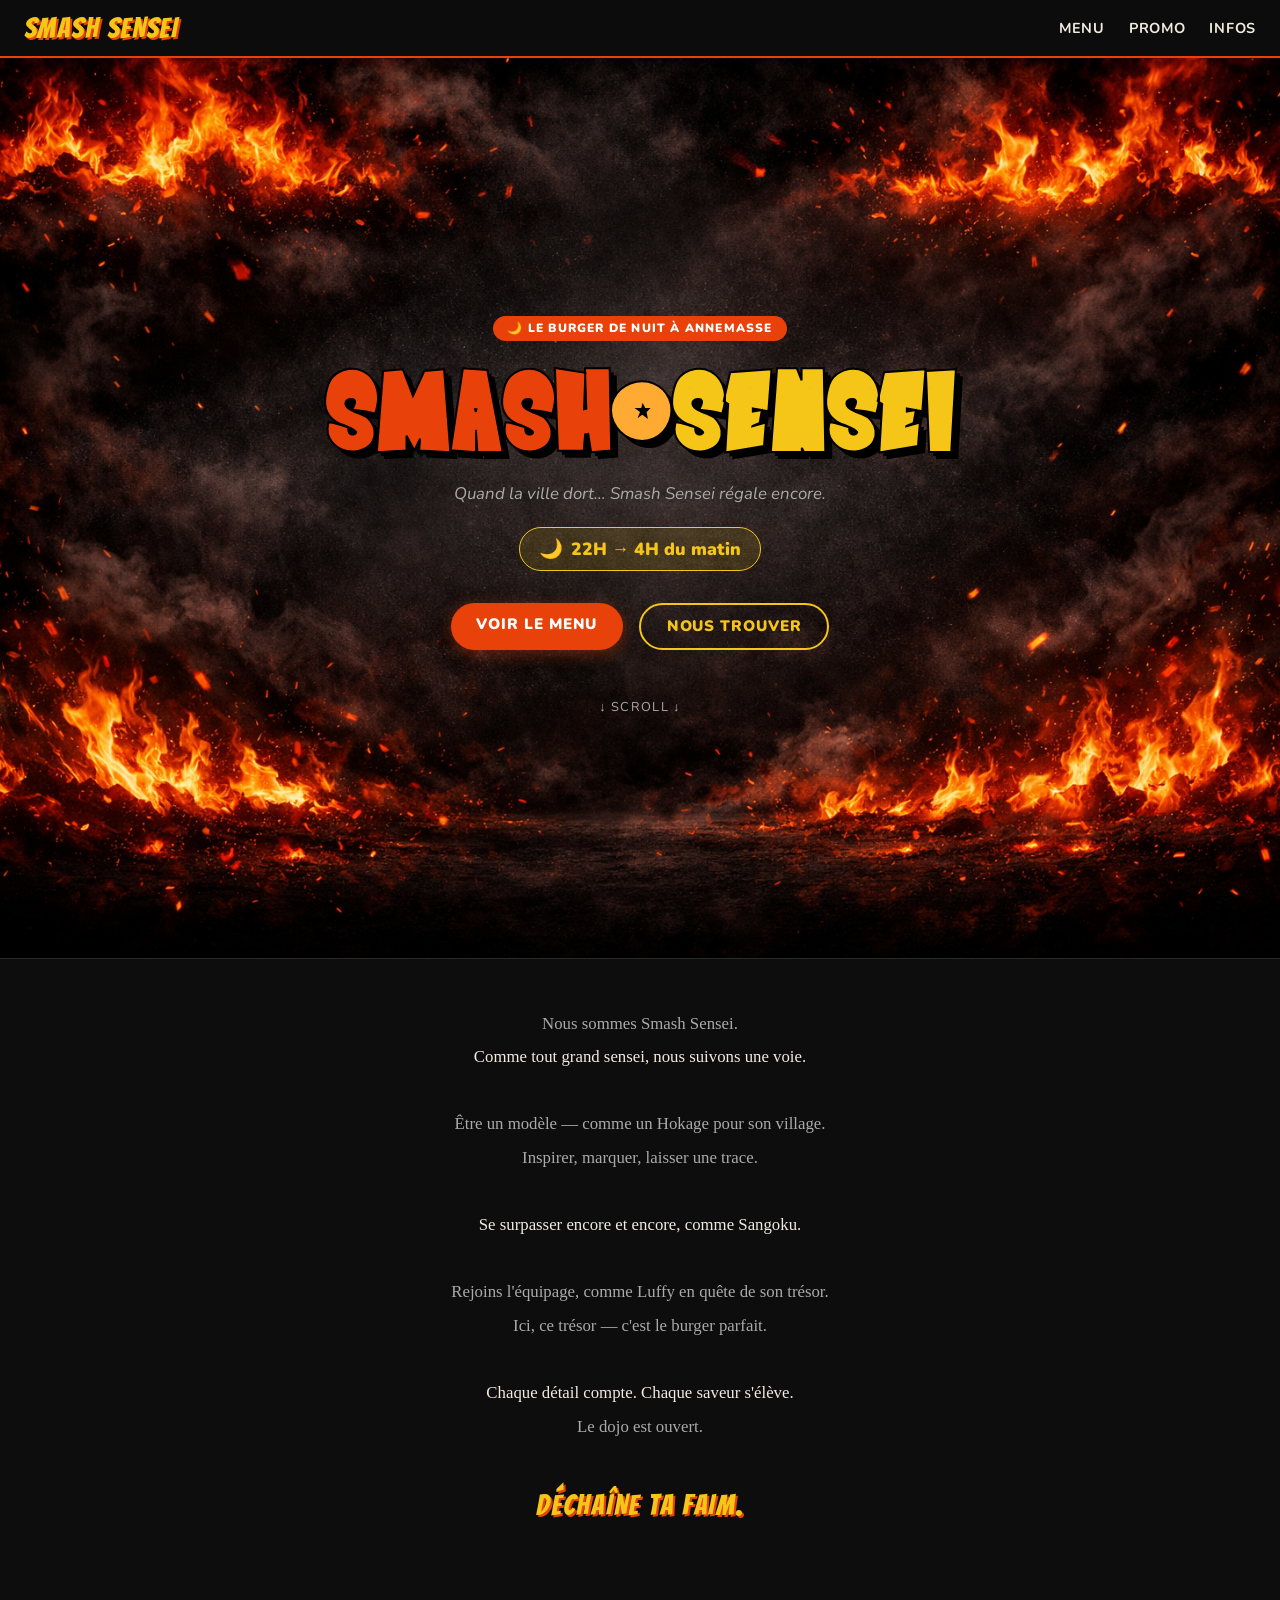
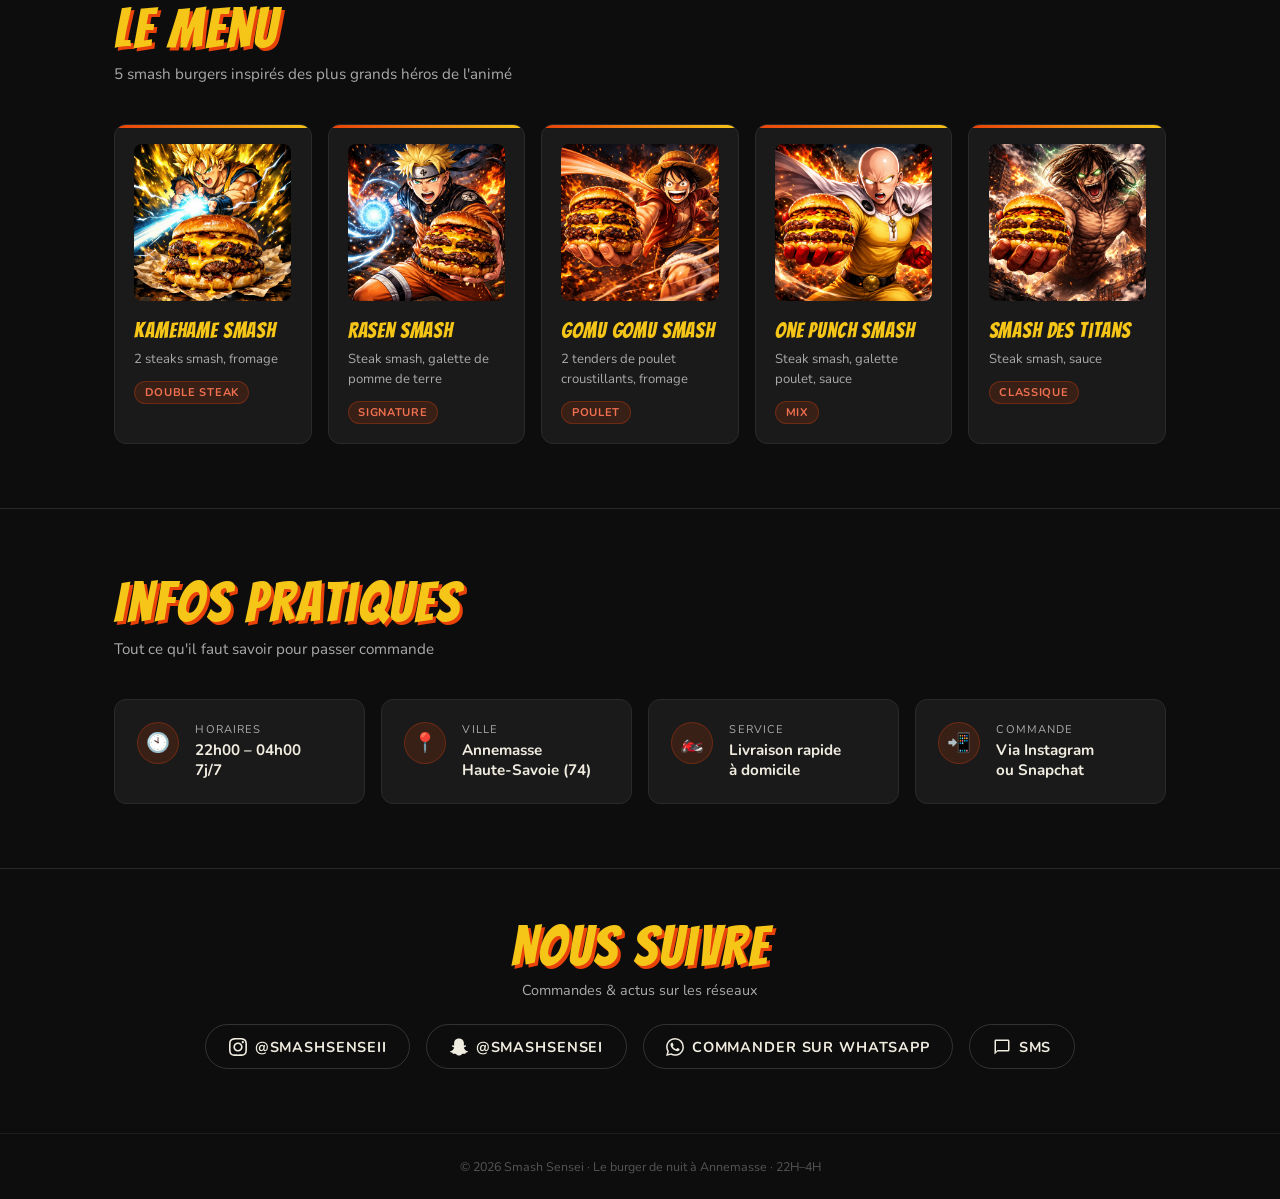
==== index.html @ 595c0f13 "boule2" ====
<!DOCTYPE html>
<html lang="fr">
<head>
<meta charset="UTF-8">
<meta name="viewport" content="width=device-width, initial-scale=1.0">
<title>Smash Sensei – Le Burger de Nuit à Annemasse</title>
<style>

@import url('https://fonts.googleapis.com/css2?family=Bangers&family=Nunito:wght@400;700;900&family=Permanent+Marker&display=swap');

@font-face {
  font-family: 'DBZ';
  src: url('assets/Saiyan-Sans.ttf') format('truetype');
}

  *{margin:0;padding:0;box-sizing:border-box}
  :root{
    --fire:#E8420A;
    --gold:#F5C518;
    --dark:#0d0d0d;
    --card:#1a1a1a;
    --text:#f0ece0;
    --muted:#aaa;
  }
  body{background:var(--dark);color:var(--text);font-family:'Nunito',sans-serif;overflow-x:hidden}

  /* NAV */
  nav{position:sticky;top:0;z-index:100;background:rgba(13,13,13,.95);border-bottom:2px solid var(--fire);display:flex;align-items:center;justify-content:space-between;padding:.8rem 1.5rem}
  .nav-logo{font-family:'Bangers',cursive;font-size:1.8rem;letter-spacing:.05em;color:var(--gold);text-shadow:2px 2px 0 var(--fire)}
  .nav-links{display:flex;gap:1.5rem;list-style:none}
  .nav-links a{color:var(--text);text-decoration:none;font-weight:700;font-size:.9rem;text-transform:uppercase;letter-spacing:.05em;transition:color .2s}
  .nav-links a:hover{color:var(--gold)}

  /* HERO */
  .hero{
    position:relative;
    min-height:100vh;
    display:flex;
    flex-direction:column;
    align-items:center;
    justify-content:center;
    text-align:center;
    padding:4rem 1.5rem 3rem;
    overflow:hidden;
    background:url('assets/bg-fire.png') center center / cover no-repeat;
  }

  .hero::before{content:'';position:absolute;inset:0;background:url("data:image/svg+xml,%3Csvg width='60' height='60' viewBox='0 0 60 60' xmlns='http://www.w3.org/2000/svg'%3E%3Ccircle cx='30' cy='30' r='1' fill='%23E8420A' fill-opacity='.08'/%3E%3C/svg%3E") repeat;pointer-events:none}
  .hero-badge{background:var(--fire);color:#fff;font-size:.75rem;font-weight:900;text-transform:uppercase;letter-spacing:.1em;padding:.3rem .9rem;border-radius:2rem;margin-bottom:1rem;display:inline-block}

.hero h1{font-family:'DBZ',sans-serif;font-size:clamp(3.5rem,12vw,7rem);letter-spacing:.04em;line-height:1;}

  .hero h1 span{color:#fff}
  .hero-sub{font-size:1.05rem;color:var(--muted);margin:.8rem 0 .4rem;font-style:italic}
  .hero-hours{display:inline-flex;align-items:center;gap:.5rem;background:rgba(245,197,24,.12);border:1.5px solid var(--gold);border-radius:2rem;padding:.5rem 1.2rem;margin-top:1rem;font-size:1.1rem;font-weight:900;color:var(--gold)}
  .moon{font-size:1.2rem}
  .hero-cta{margin-top:2rem;display:flex;gap:1rem;flex-wrap:wrap;justify-content:center}
  .btn{padding:.7rem 1.6rem;border-radius:2rem;font-weight:900;font-size:.95rem;text-decoration:none;text-transform:uppercase;letter-spacing:.06em;transition:transform .15s,box-shadow .15s;cursor:pointer;border:none}
  .btn-primary{background:var(--fire);color:#fff;box-shadow:0 4px 16px rgba(232,66,10,.4)}
  .btn-primary:hover{transform:translateY(-2px);box-shadow:0 6px 20px rgba(232,66,10,.6)}
  .btn-outline{background:transparent;border:2px solid var(--gold);color:var(--gold)}
  .btn-outline:hover{background:rgba(245,197,24,.1);transform:translateY(-2px)}
  .scroll-hint{margin-top:3rem;color:var(--muted);font-size:.8rem;text-transform:uppercase;letter-spacing:.1em;animation:bounce 1.8s infinite}
  @keyframes bounce{0%,100%{transform:translateY(0)}50%{transform:translateY(6px)}}

  /* SECTIONS */
  section{padding:4rem 1.5rem;max-width:1100px;margin:0 auto}
  .section-title{font-family:'Bangers',cursive;font-size:clamp(2rem,6vw,3.5rem);letter-spacing:.04em;color:var(--gold);text-shadow:3px 3px 0 var(--fire);margin-bottom:.4rem}
  .section-subtitle{color:var(--muted);font-size:.95rem;margin-bottom:2.5rem}
  hr.divider{border:none;border-top:1.5px solid #2a2a2a;margin:0}

  /* MENU CARDS */
  .menu-grid{display:grid;grid-template-columns:repeat(5,1fr);gap:1rem}
  @media(max-width:900px){.menu-grid{grid-template-columns:repeat(2,1fr)}}
  @media(max-width:500px){.menu-grid{grid-template-columns:1fr}}
  .burger-card{background:var(--card);border:1.5px solid #2a2a2a;border-radius:12px;padding:1.2rem;transition:border-color .2s,transform .2s;position:relative;overflow:hidden;cursor:pointer}
  .burger-card:hover{border-color:var(--fire);transform:translateY(-3px)}
  .burger-card::before{content:'';position:absolute;top:0;left:0;right:0;height:3px;background:linear-gradient(90deg,var(--fire),var(--gold))}
  .burger-card img{width:100%;aspect-ratio:1;object-fit:cover;border-radius:8px;margin-bottom:.8rem}
  .burger-name{font-family:'Bangers',cursive;font-size:1.3rem;letter-spacing:.04em;color:var(--gold);margin-bottom:.5rem}
  .burger-desc{font-size:.82rem;color:var(--muted);line-height:1.5}
  .burger-tag{display:inline-block;margin-top:.7rem;background:rgba(232,66,10,.15);border:1px solid rgba(232,66,10,.3);color:#f07050;font-size:.7rem;font-weight:700;text-transform:uppercase;letter-spacing:.06em;padding:.2rem .6rem;border-radius:1rem}

  /* MODAL */
  .modal-overlay{position:fixed;inset:0;background:rgba(0,0,0,.85);z-index:999;display:flex;align-items:center;justify-content:center;padding:1rem;opacity:0;pointer-events:none;transition:opacity .25s}
  .modal-overlay.active{opacity:1;pointer-events:all}
  .modal{background:#1a1a1a;border:1.5px solid var(--fire);border-radius:16px;max-width:480px;width:100%;padding:2rem;position:relative;transform:translateY(20px);transition:transform .25s}
  .modal-overlay.active .modal{transform:translateY(0)}
  .modal-close{position:absolute;top:1rem;right:1rem;background:none;border:none;color:var(--muted);font-size:1.4rem;cursor:pointer;line-height:1;transition:color .2s}
  .modal-close:hover{color:var(--gold)}
  .modal-name{font-family:'Bangers',cursive;font-size:2rem;letter-spacing:.04em;color:var(--gold);text-shadow:2px 2px 0 var(--fire);margin-bottom:.3rem}
  .modal-desc{font-size:.85rem;color:var(--muted);margin-bottom:1.5rem}
  .modal h4{font-size:.7rem;text-transform:uppercase;letter-spacing:.1em;color:var(--muted);margin-bottom:.7rem}
  .modal ul{list-style:none;display:flex;flex-direction:column;gap:.5rem}
  .modal ul li{display:flex;align-items:center;gap:.7rem;font-size:.9rem;color:var(--text)}
  .modal ul li::before{content:'';width:6px;height:6px;border-radius:50%;background:var(--fire);flex-shrink:0}

  /* PROMO */
  .promo-box{background:linear-gradient(135deg,#1a0a00,#2a1000);border:2px solid var(--gold);border-radius:16px;padding:2rem;display:flex;flex-wrap:wrap;align-items:center;justify-content:space-between;gap:1.5rem}
  .promo-left .promo-price{font-family:'Bangers',cursive;font-size:3.5rem;color:var(--gold);line-height:1}
  .promo-left .promo-label{font-size:.9rem;font-weight:700;text-transform:uppercase;letter-spacing:.07em;color:var(--muted)}
  .promo-details{font-size:.9rem;color:var(--text);line-height:1.7}
  .promo-details strong{color:var(--gold)}
  .bonus-pill{display:inline-block;background:rgba(245,197,24,.15);border:1.5px solid var(--gold);border-radius:2rem;padding:.35rem 1rem;font-size:.8rem;font-weight:900;color:var(--gold);margin-top:.7rem}

  /* INFOS */
  .info-grid{display:grid;grid-template-columns:repeat(auto-fit,minmax(220px,1fr));gap:1rem}
  .info-card{background:var(--card);border:1.5px solid #2a2a2a;border-radius:12px;padding:1.4rem;display:flex;gap:1rem;align-items:flex-start}
  .info-icon{width:42px;height:42px;border-radius:50%;background:rgba(232,66,10,.15);border:1.5px solid rgba(232,66,10,.3);display:flex;align-items:center;justify-content:center;font-size:1.2rem;flex-shrink:0}
  .info-text .label{font-size:.7rem;text-transform:uppercase;letter-spacing:.1em;color:var(--muted);margin-bottom:.2rem}
  .info-text .value{font-weight:700;font-size:.95rem;color:var(--text)}

  /* SOCIAL */
  .social-section{text-align:center;padding:3rem 1.5rem 4rem}
  .social-row{display:flex;gap:1rem;justify-content:center;flex-wrap:wrap;margin-top:1.5rem}
  .social-btn{display:flex;align-items:center;gap:.5rem;padding:.7rem 1.4rem;border-radius:2rem;font-weight:700;font-size:.9rem;text-decoration:none;text-transform:uppercase;letter-spacing:.06em;border:1.5px solid #333;color:var(--text);transition:border-color .2s,color .2s,background .2s}
  .social-btn:hover{border-color:var(--gold);color:var(--gold);background:rgba(245,197,24,.08)}
  .social-btn svg{width:18px;height:18px;fill:currentColor}

  /* FOOTER */
  footer{border-top:1.5px solid #1e1e1e;text-align:center;padding:1.5rem;font-size:.78rem;color:#555}

  @media(max-width:600px){
    .nav-links{display:none}
    .promo-box{text-align:center;justify-content:center}
  }
</style>
</head>
<body>

<!-- NAV -->
<nav>
  <div class="nav-logo">SMASH SENSEI</div>
  <ul class="nav-links">
    <li><a href="#menu">Menu</a></li>
    <li><a href="#promo">Promo</a></li>
    <li><a href="#infos">Infos</a></li>
  </ul>
</nav>

<!-- HERO -->
<div class="hero">
  <div class="hero-badge">🌙 Le burger de nuit à Annemasse</div>
<h1>
  <span style="color:var(--fire);-webkit-text-stroke:2px #000;text-shadow:4px 4px 0 #000,7px 7px 0 #000">SMASH</span><span style="color:#FFAA33;-webkit-text-stroke:2px #000;text-shadow:4px 4px 0 #000,7px 7px 0 #000">O</span><span style="color:var(--gold);-webkit-text-stroke:2px #000;text-shadow:4px 4px 0 #000,7px 7px 0 #000">SENSEI</span>
</h1>
  <p class="hero-sub">Quand la ville dort… Smash Sensei régale encore.</p>
  <div class="hero-hours">
    <span class="moon">🌙</span>
    <span>22H → 4H du matin</span>
  </div>
  <div class="hero-cta">
    <a href="#menu" class="btn btn-primary">Voir le menu</a>
    <a href="#infos" class="btn btn-outline">Nous trouver</a>
  </div>
  <div class="scroll-hint">↓ scroll ↓</div>
</div>

<hr class="divider">

<!-- PREAMBULE -->
<section style="text-align:center;max-width:700px;margin:0 auto;padding:3rem 1.5rem 0">
  <p style="font-size:1.05rem;line-height:2;color:var(--muted);font-family:'Permanent Marker',cursive">
    Nous sommes Smash Sensei.<br>
    <span style="color:var(--text)">Comme tout grand sensei, nous suivons une voie.</span><br><br>
    Être un modèle — comme un Hokage pour son village.<br>
    Inspirer, marquer, laisser une trace.<br><br>
    <span style="color:var(--text)">Se surpasser encore et encore, comme Sangoku.</span><br><br>
    Rejoins l'équipage, comme Luffy en quête de son trésor.<br>
    Ici, ce trésor — c'est le burger parfait.<br><br>
    <span style="color:var(--text)">Chaque détail compte. Chaque saveur s'élève.</span><br>
    Le dojo est ouvert.<br><br>
    <span style="font-family:'Bangers',cursive;font-size:1.8rem;letter-spacing:.06em;color:var(--gold);text-shadow:2px 2px 0 var(--fire)">DÉCHAÎNE TA FAIM.</span>
  </p>
</section>

<!-- MENU -->
<section id="menu">
  <div class="section-title">Le Menu</div>
  <p class="section-subtitle">5 smash burgers inspirés des plus grands héros de l'animé</p>
  <div class="menu-grid">

    <div class="burger-card" onclick="openModal('kamehame')">
      <img src="assets/kamehame-smash.png" alt="Kamehame Smash">
      <div class="burger-name">Kamehame Smash</div>
      <div class="burger-desc">2 steaks smash, fromage</div>
      <div class="burger-tag">Double steak</div>
    </div>

    <div class="burger-card" onclick="openModal('rasen')">
      <img src="assets/rasengan-smash.png" alt="Rasen Smash">
      <div class="burger-name">Rasen Smash</div>
      <div class="burger-desc">Steak smash, galette de pomme de terre</div>
      <div class="burger-tag">Signature</div>
    </div>

    <div class="burger-card" onclick="openModal('gomu')">
      <img src="assets/gomu-smash.png" alt="Gomu Smash">
      <div class="burger-name">Gomu Gomu Smash</div>
      <div class="burger-desc">2 tenders de poulet croustillants, fromage</div>
      <div class="burger-tag">Poulet</div>
    </div>

    <div class="burger-card" onclick="openModal('onepunch')">
      <img src="assets/onepunch-smash.png" alt="OnePunch Smash">
      <div class="burger-name">One Punch Smash</div>
      <div class="burger-desc">Steak smash, galette poulet, sauce</div>
      <div class="burger-tag">Mix</div>
    </div>

    <div class="burger-card" onclick="openModal('titans')">
      <img src="assets/eren-smash.png" alt="Eren Smash">
      <div class="burger-name">Smash des Titans</div>
      <div class="burger-desc">Steak smash, sauce</div>
      <div class="burger-tag">Classique</div>
    </div>

  </div>
</section>

<!-- MODAL -->
<div class="modal-overlay" id="modal-overlay" onclick="closeModalOnBg(event)">
  <div class="modal">
    <button class="modal-close" onclick="closeModal()">✕</button>
    <div class="modal-name" id="modal-name"></div>
    <div class="modal-desc" id="modal-desc"></div>
    <h4>Ingrédients</h4>
    <ul id="modal-ingredients"></ul>
  </div>
</div>

<hr class="divider">

<!-- INFOS -->
<section id="infos">
  <div class="section-title">Infos Pratiques</div>
  <p class="section-subtitle">Tout ce qu'il faut savoir pour passer commande</p>
  <div class="info-grid">
    <div class="info-card">
      <div class="info-icon">🕙</div>
      <div class="info-text">
        <div class="label">Horaires</div>
        <div class="value">22h00 – 04h00<br>7j/7</div>
      </div>
    </div>
    <div class="info-card">
      <div class="info-icon">📍</div>
      <div class="info-text">
        <div class="label">Ville</div>
        <div class="value">Annemasse<br>Haute-Savoie (74)</div>
      </div>
    </div>
    <div class="info-card">
      <div class="info-icon">🏍️</div>
      <div class="info-text">
        <div class="label">Service</div>
        <div class="value">Livraison rapide<br>à domicile</div>
      </div>
    </div>
    <div class="info-card">
      <div class="info-icon">📲</div>
      <div class="info-text">
        <div class="label">Commande</div>
        <div class="value">Via Instagram<br>ou Snapchat</div>
      </div>
    </div>
  </div>
</section>

<hr class="divider">

<!-- SOCIAL -->
<div class="social-section">
  <div class="section-title" style="margin-bottom:.3rem">Nous suivre</div>
  <p style="color:var(--muted);font-size:.9rem">Commandes & actus sur les réseaux</p>
  <div class="social-row">
    <a href="https://www.instagram.com/smashsenseii" target="_blank" class="social-btn">
      <svg viewBox="0 0 24 24" xmlns="http://www.w3.org/2000/svg"><path d="M12 2.163c3.204 0 3.584.012 4.85.07 3.252.148 4.771 1.691 4.919 4.919.058 1.265.069 1.645.069 4.849 0 3.205-.012 3.584-.069 4.849-.149 3.225-1.664 4.771-4.919 4.919-1.266.058-1.644.07-4.85.07-3.204 0-3.584-.012-4.849-.07-3.26-.149-4.771-1.699-4.919-4.92-.058-1.265-.07-1.644-.07-4.849 0-3.204.013-3.583.07-4.849.149-3.227 1.664-4.771 4.919-4.919 1.266-.057 1.645-.069 4.849-.069zm0-2.163c-3.259 0-3.667.014-4.947.072-4.358.2-6.78 2.618-6.98 6.98-.059 1.281-.073 1.689-.073 4.948 0 3.259.014 3.668.072 4.948.2 4.358 2.618 6.78 6.98 6.98 1.281.058 1.689.072 4.948.072 3.259 0 3.668-.014 4.948-.072 4.354-.2 6.782-2.618 6.979-6.98.059-1.28.073-1.689.073-4.948 0-3.259-.014-3.667-.072-4.947-.196-4.354-2.617-6.78-6.979-6.98-1.281-.059-1.69-.073-4.949-.073zm0 5.838c-3.403 0-6.162 2.759-6.162 6.162s2.759 6.163 6.162 6.163 6.162-2.759 6.162-6.163c0-3.403-2.759-6.162-6.162-6.162zm0 10.162c-2.209 0-4-1.79-4-4 0-2.209 1.791-4 4-4s4 1.791 4 4c0 2.21-1.791 4-4 4zm6.406-11.845c-.796 0-1.441.645-1.441 1.44s.645 1.44 1.441 1.44c.795 0 1.439-.645 1.439-1.44s-.644-1.44-1.439-1.44z"/></svg>
      @smashsenseii
    </a>
    <a href="https://www.snapchat.com/add/smashsensei" target="_blank" class="social-btn">
      <svg viewBox="0 0 24 24" xmlns="http://www.w3.org/2000/svg"><path d="M12.206.793c.99 0 4.347.276 5.93 3.821.529 1.193.403 3.219.299 4.847l-.003.06c-.012.18-.022.345-.03.51.075.045.203.09.401.09.3-.016.659-.12 1.033-.301.165-.088.344-.104.464-.104.182 0 .359.029.509.09.45.149.734.479.734.838.015.449-.39.839-1.213 1.168-.089.029-.209.075-.344.119-.45.135-1.139.36-1.333.81-.09.224-.061.524.12.868l.015.015c.06.136 1.526 3.475 4.791 4.014.255.044.435.27.42.509 0 .075-.015.149-.045.225-.24.569-1.273.988-3.146 1.271-.059.091-.12.375-.164.57-.029.179-.074.36-.134.553-.076.271-.27.405-.555.405h-.03c-.135 0-.313-.031-.538-.074-.36-.075-.765-.135-1.273-.135-.3 0-.599.015-.913.074-.6.104-1.123.464-1.723.884-.853.599-1.826 1.288-3.294 1.288-.06 0-.119-.015-.18-.015h-.149c-1.468 0-2.427-.675-3.279-1.288-.599-.42-1.107-.779-1.707-.884-.314-.045-.629-.074-.928-.074-.54 0-.958.089-1.272.149-.211.043-.391.074-.54.074-.374 0-.523-.224-.583-.42-.061-.192-.09-.389-.135-.567-.046-.181-.105-.494-.166-.57-1.918-.222-2.95-.642-3.189-1.226-.031-.063-.052-.15-.055-.225-.015-.243.165-.465.42-.509 3.264-.54 4.73-3.879 4.791-4.02l.016-.029c.18-.345.224-.645.119-.869-.195-.434-.884-.658-1.332-.809-.121-.029-.24-.074-.346-.119-1.107-.435-1.257-.93-1.197-1.273.09-.479.674-.793 1.168-.793.146 0 .27.029.383.074.42.194.789.3 1.104.3.234 0 .384-.06.465-.105l-.046-.569c-.098-1.626-.225-3.651.307-4.837C7.392 1.077 10.739.807 11.727.807l.419-.015h.06z"/></svg>
      @smashsensei
    </a>
    <a href="https://wa.me/33609136653" target="_blank" class="social-btn">
      <svg viewBox="0 0 24 24" xmlns="http://www.w3.org/2000/svg"><path d="M17.472 14.382c-.297-.149-1.758-.867-2.03-.967-.273-.099-.471-.148-.67.15-.197.297-.767.966-.94 1.164-.173.199-.347.223-.644.075-.297-.15-1.255-.463-2.39-1.475-.883-.788-1.48-1.761-1.653-2.059-.173-.297-.018-.458.13-.606.134-.133.298-.347.446-.52.149-.174.198-.298.298-.497.099-.198.05-.371-.025-.52-.075-.149-.669-1.612-.916-2.207-.242-.579-.487-.5-.669-.51-.173-.008-.371-.01-.57-.01-.198 0-.52.074-.792.372-.272.297-1.04 1.016-1.04 2.479 0 1.462 1.065 2.875 1.213 3.074.149.198 2.096 3.2 5.077 4.487.709.306 1.262.489 1.694.625.712.227 1.36.195 1.871.118.571-.085 1.758-.719 2.006-1.413.248-.694.248-1.289.173-1.413-.074-.124-.272-.198-.57-.347m-5.421 7.403h-.004a9.87 9.87 0 01-5.031-1.378l-.361-.214-3.741.982.998-3.648-.235-.374a9.86 9.86 0 01-1.51-5.26c.001-5.45 4.436-9.884 9.888-9.884 2.64 0 5.122 1.03 6.988 2.898a9.825 9.825 0 012.893 6.994c-.003 5.45-4.437 9.884-9.885 9.884m8.413-18.297A11.815 11.815 0 0012.05 0C5.495 0 .16 5.335.157 11.892c0 2.096.547 4.142 1.588 5.945L.057 24l6.305-1.654a11.882 11.882 0 005.683 1.448h.005c6.554 0 11.89-5.335 11.893-11.893a11.821 11.821 0 00-3.48-8.413z"/></svg>
      Commander sur WhatsApp
    </a>
    <a href="sms:0609136653" class="social-btn">
      <svg viewBox="0 0 24 24" xmlns="http://www.w3.org/2000/svg"><path d="M20 2H4c-1.1 0-2 .9-2 2v18l4-4h14c1.1 0 2-.9 2-2V4c0-1.1-.9-2-2-2zm0 14H6l-2 2V4h16v12z"/></svg>
      SMS
    </a>
  </div>
</div>

<footer>
  © <span id="year"></span> Smash Sensei · Le burger de nuit à Annemasse · 22H–4H
</footer>

<script>
document.getElementById('year').textContent = new Date().getFullYear()

const burgers = {
  kamehame: {
    name: 'Kamehame Smash',
    desc: 'Le classique ultime — double puissance, double fromage.',
    ingredients: ['Double Steak Smash', 'Cheddar', 'Sauce BigMac', 'Cornichons']
  },
  rasen: {
    name: 'Rasen Smash',
    desc: 'Le tourbillon de saveurs — croustillant garanti.',
    ingredients: ['Double Steak', 'Cheddar', 'Sauce Tasty', 'Oignons frits']
  },
  gomu: {
    name: 'Gomu Gomu Smash',
    desc: 'Élastique en saveurs, croustillant en texture.',
    ingredients: ['Double Steak', 'Emmental', 'Sauce Magic', 'Oignons caramélisés']
  },
  onepunch: {
    name: 'One Punch Smash',
    desc: 'Un seul coup suffit — steak ET poulet pour les plus affamés.',
    ingredients: ['Poulet', 'Emmental', 'Rösti Potatoe', 'Bacon', 'Sauce Tartare']
  },
  titans: {
    name: 'Smash des Titans',
    desc: 'Massif, imposant, implacable.',
    ingredients: ['Double Steak Smash', 'Cheddar', 'Bacon', 'Rösti Potatoe', 'Sauce Giant']
  }
}

function openModal(id) {
  const b = burgers[id]
  document.getElementById('modal-name').textContent = b.name
  document.getElementById('modal-desc').textContent = b.desc
  document.getElementById('modal-ingredients').innerHTML = b.ingredients.map(i => `<li>${i}</li>`).join('')
  document.getElementById('modal-overlay').classList.add('active')
}
function closeModal() { document.getElementById('modal-overlay').classList.remove('active') }
function closeModalOnBg(e) { if (e.target.id === 'modal-overlay') closeModal() }
document.addEventListener('keydown', e => { if (e.key === 'Escape') closeModal() })
</script>

</body>
</html>
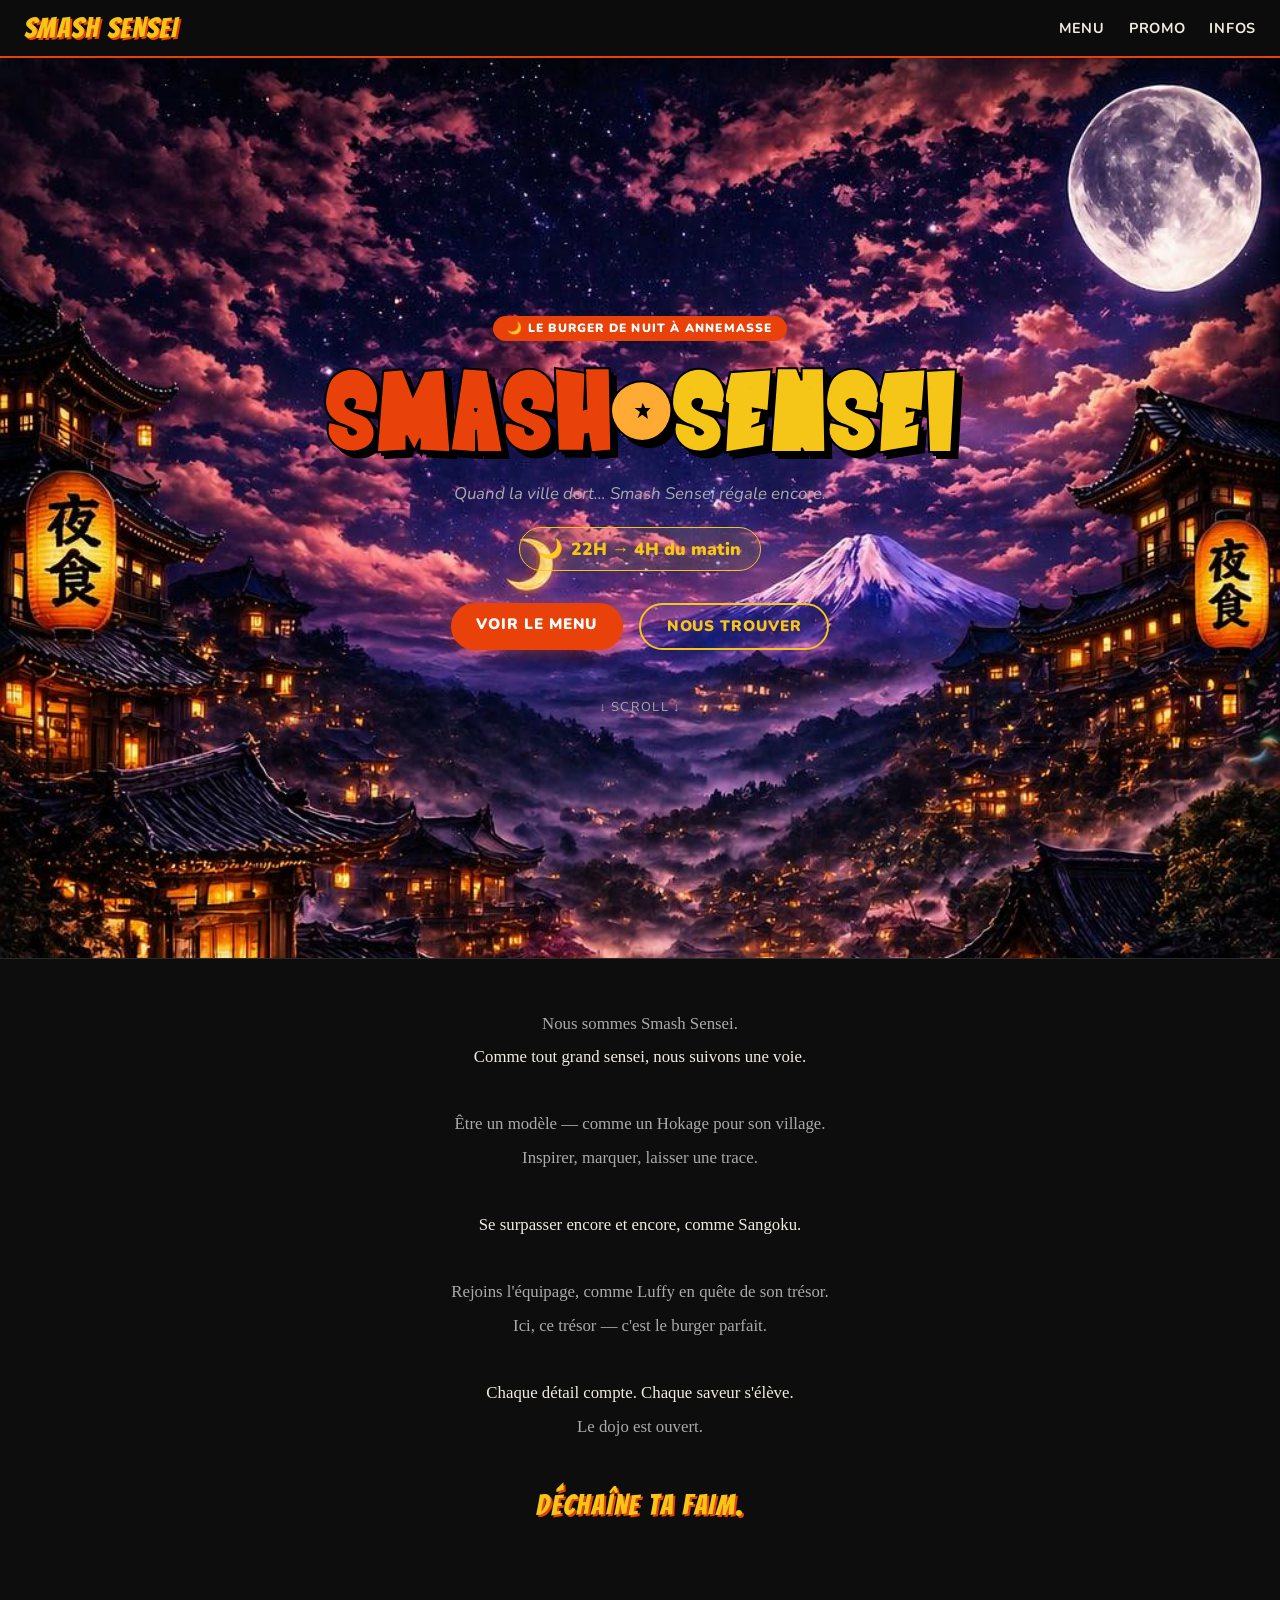
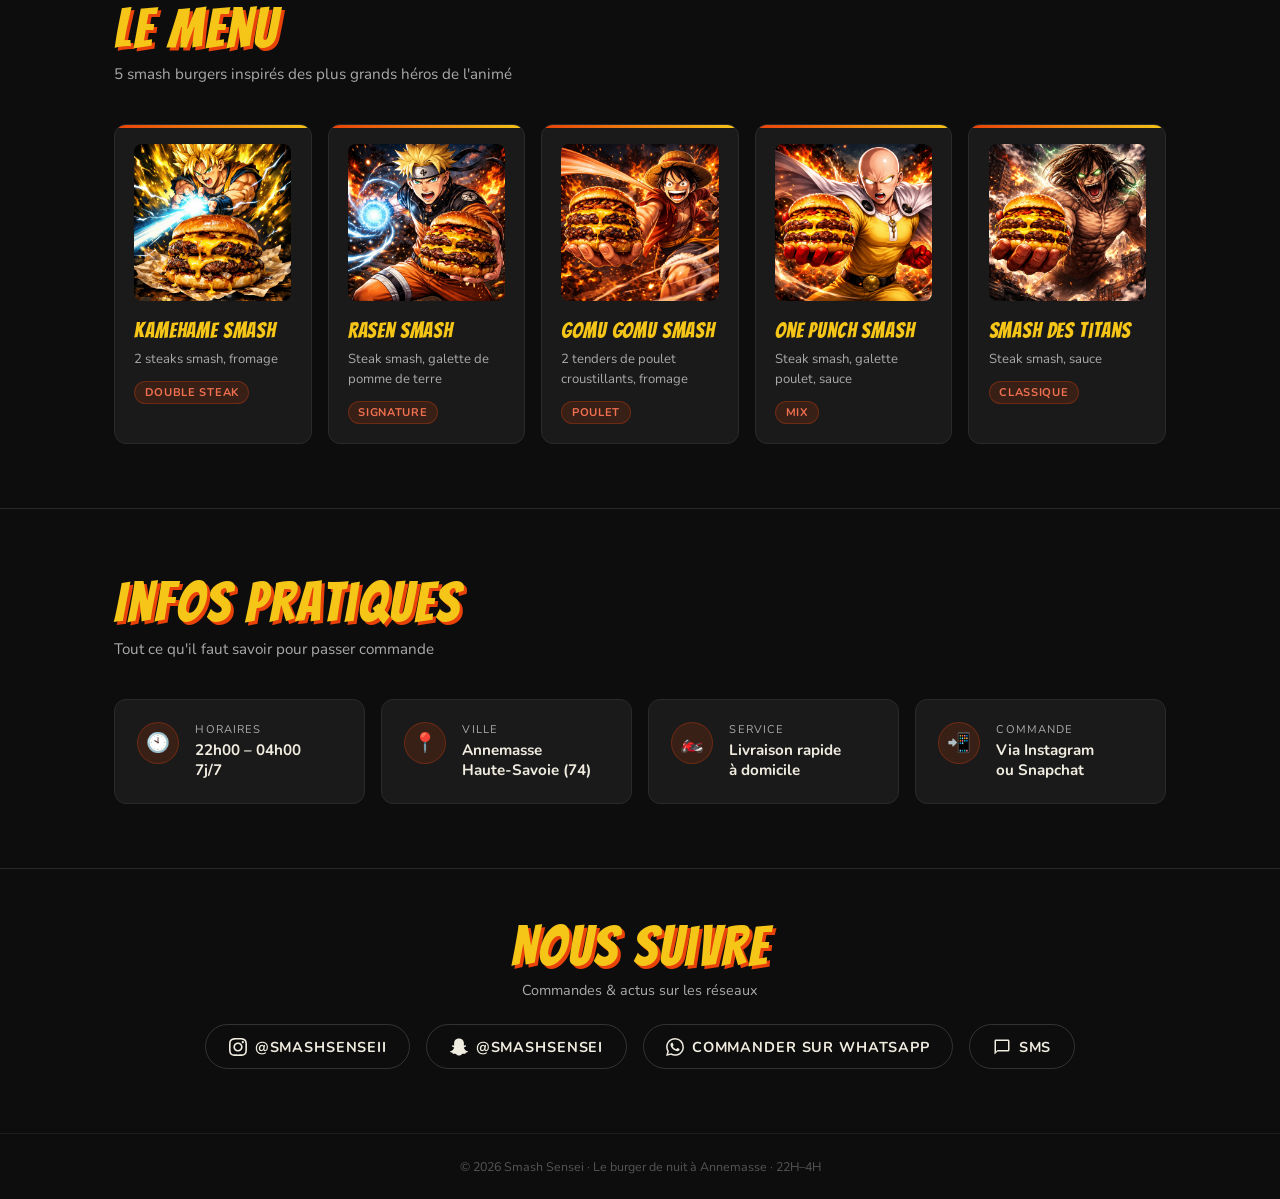
==== commit 88d7b88a: "bg" ====
--- a/index.html
+++ b/index.html
@@ -42,7 +42,8 @@
     text-align:center;
     padding:4rem 1.5rem 3rem;
     overflow:hidden;
-    background:url('assets/bg-fire.png') center center / cover no-repeat;
+  
+    background: url('assets/bg-purple.jpeg') center top / cover no-repeat;
   }
 
   .hero::before{content:'';position:absolute;inset:0;background:url("data:image/svg+xml,%3Csvg width='60' height='60' viewBox='0 0 60 60' xmlns='http://www.w3.org/2000/svg'%3E%3Ccircle cx='30' cy='30' r='1' fill='%23E8420A' fill-opacity='.08'/%3E%3C/svg%3E") repeat;pointer-events:none}
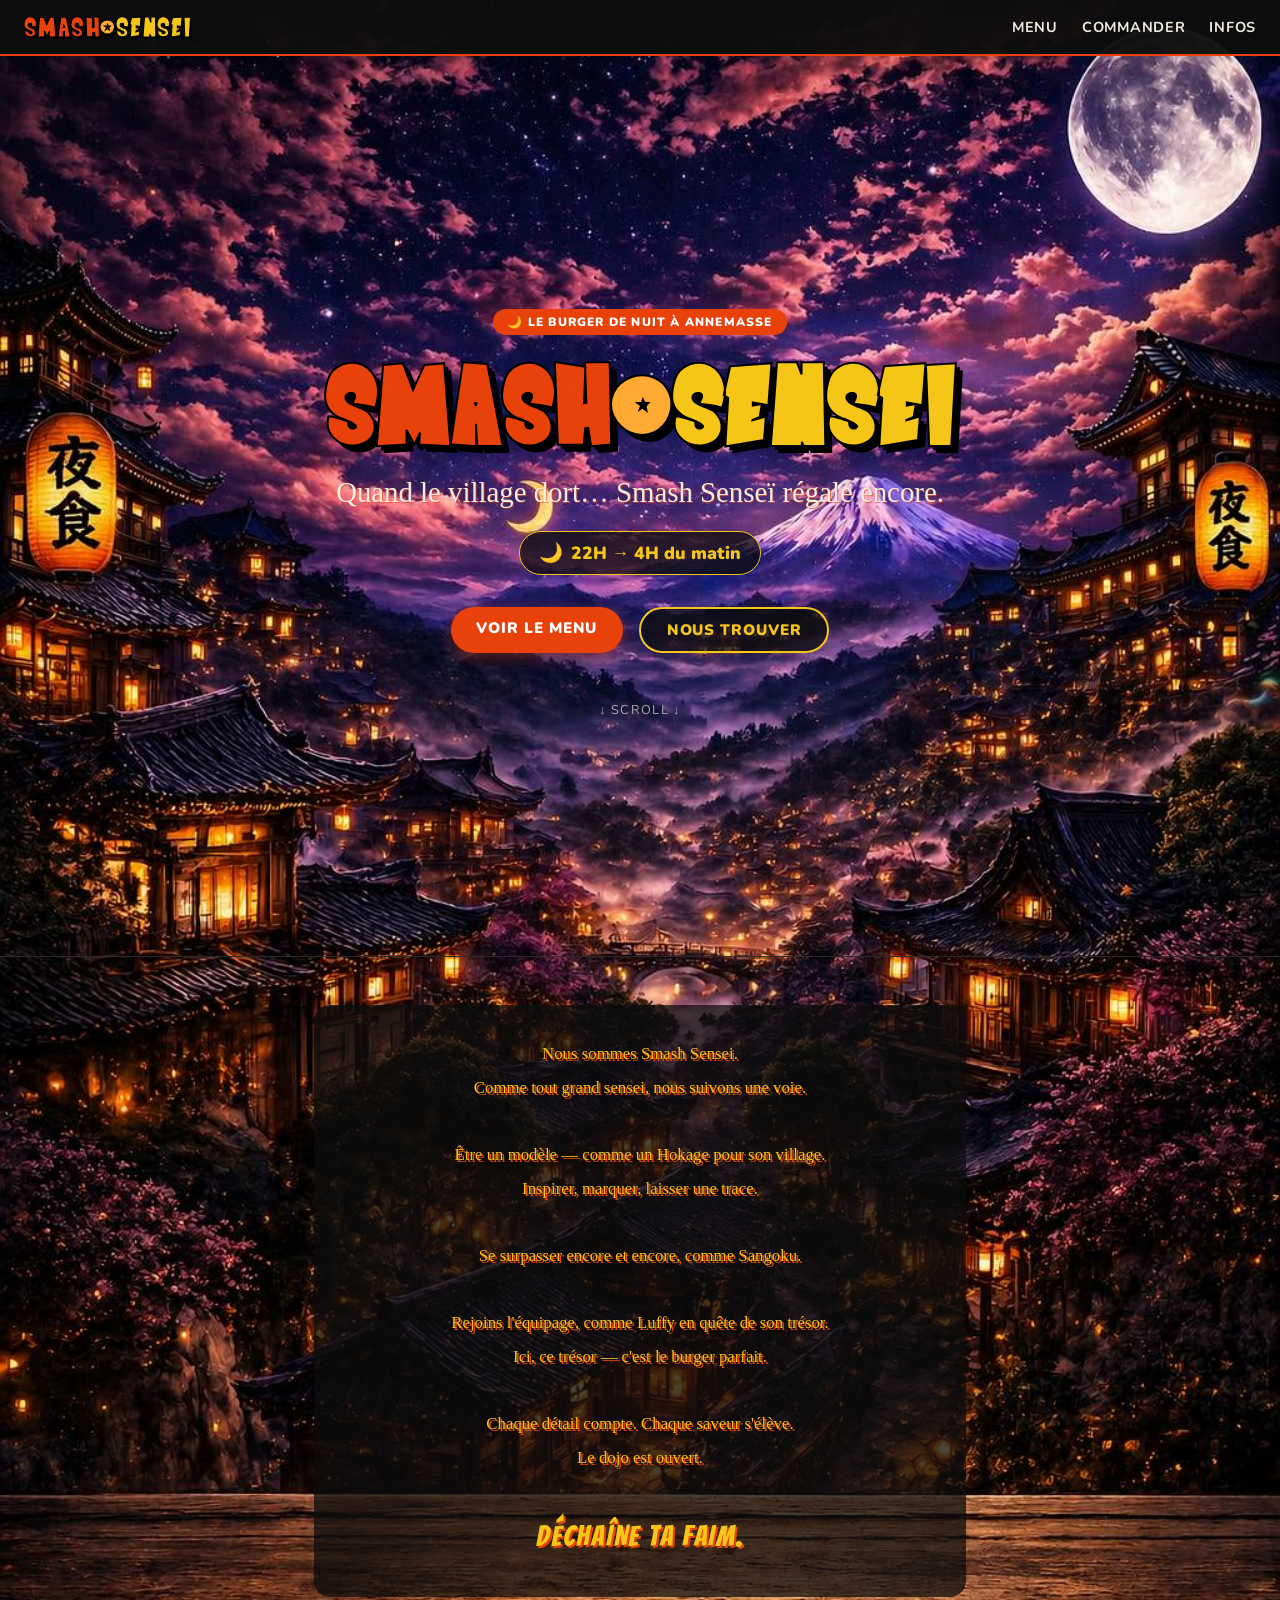
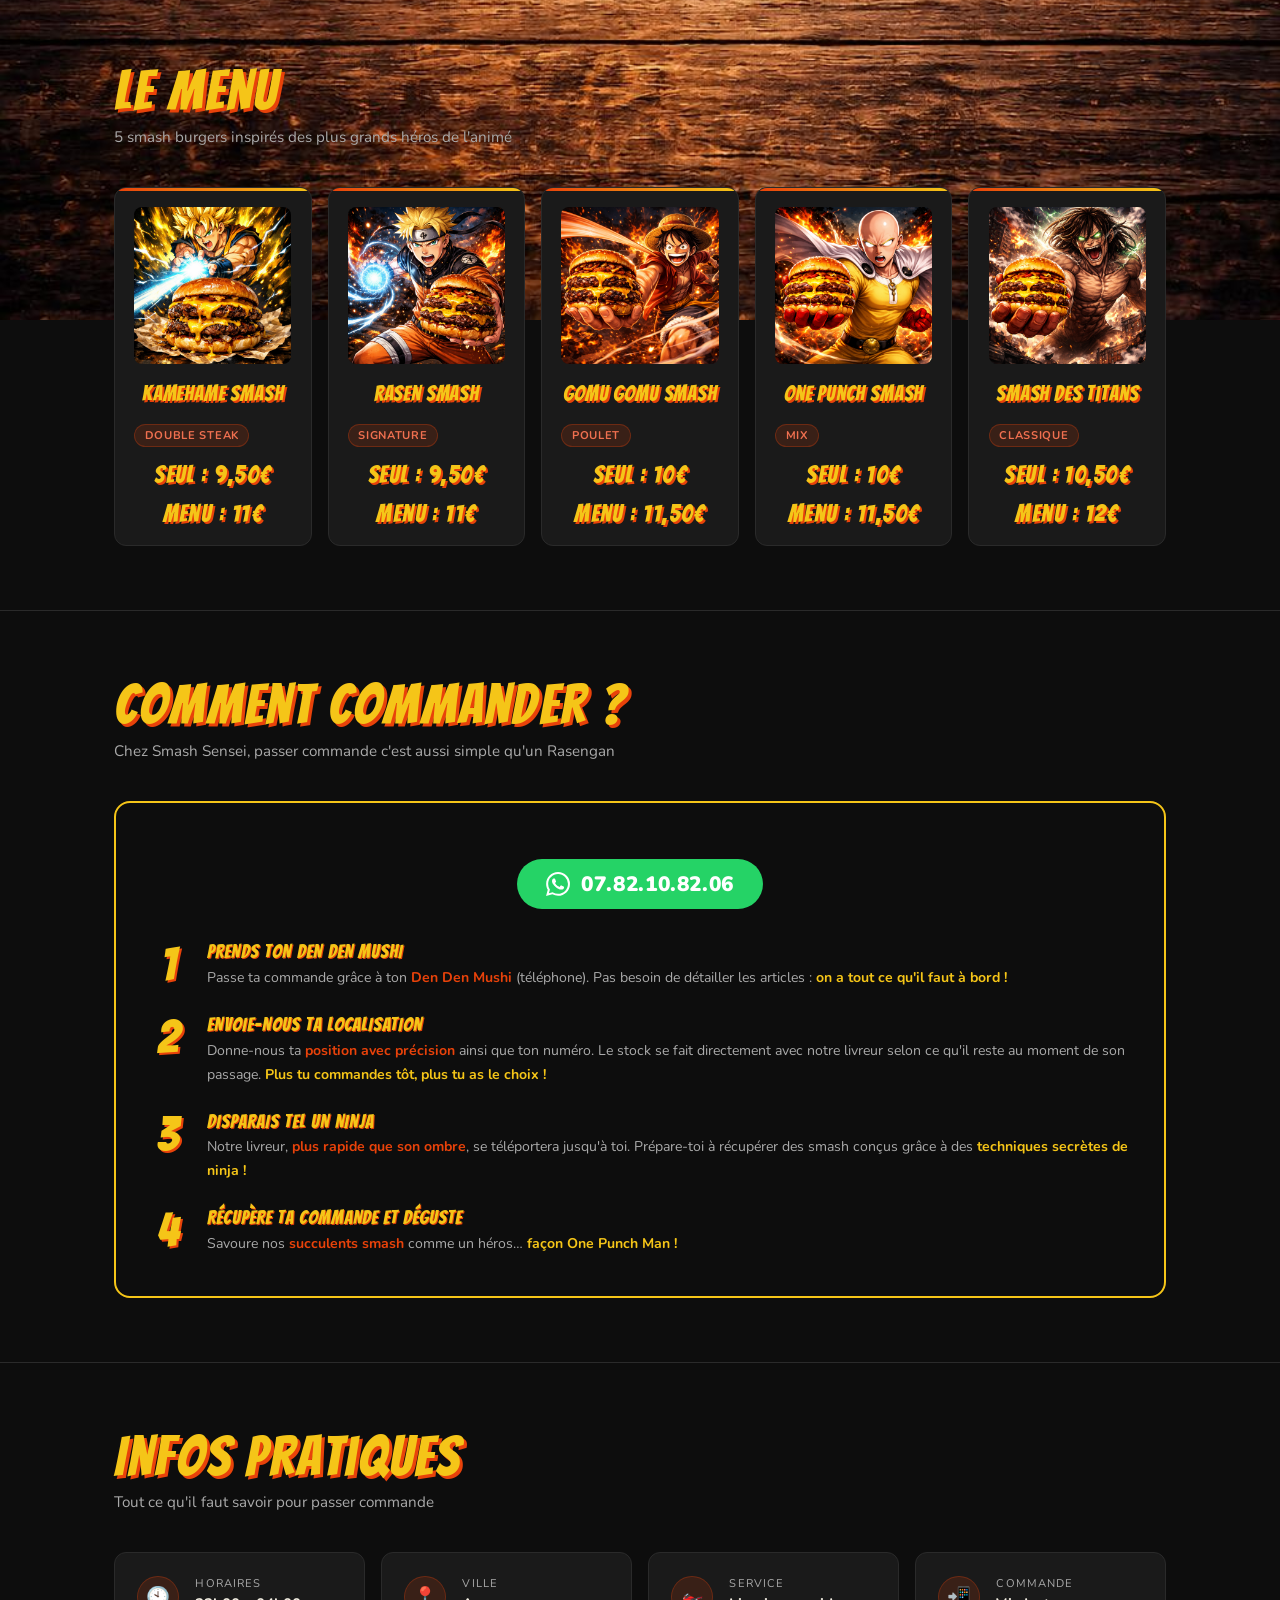
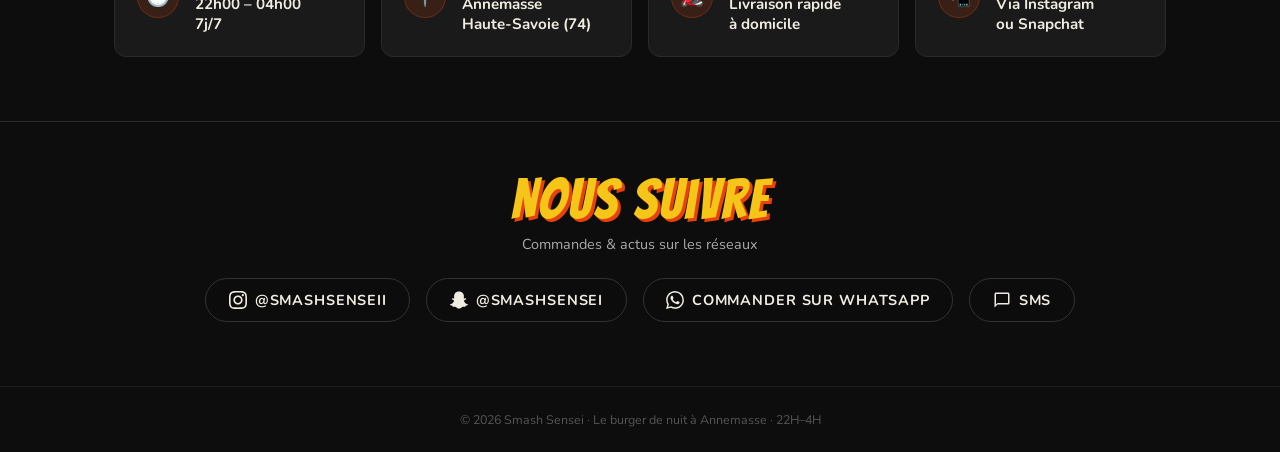
==== commit f6775297: "24/04/2026" ====
--- a/index.html
+++ b/index.html
@@ -22,11 +22,11 @@
     --text:#f0ece0;
     --muted:#aaa;
   }
-  body{background:var(--dark);color:var(--text);font-family:'Nunito',sans-serif;overflow-x:hidden}
+  body{background:var(--dark) url('assets/bg-purple.jpeg') center top / cover no-repeat fixed;color:var(--text);font-family:'Nunito',sans-serif;overflow-x:hidden}
 
   /* NAV */
   nav{position:sticky;top:0;z-index:100;background:rgba(13,13,13,.95);border-bottom:2px solid var(--fire);display:flex;align-items:center;justify-content:space-between;padding:.8rem 1.5rem}
-  .nav-logo{font-family:'Bangers',cursive;font-size:1.8rem;letter-spacing:.05em;color:var(--gold);text-shadow:2px 2px 0 var(--fire)}
+  .nav-logo{font-family:'DBZ',sans-serif;font-size:1.8rem;letter-spacing:.05em;line-height:1}
   .nav-links{display:flex;gap:1.5rem;list-style:none}
   .nav-links a{color:var(--text);text-decoration:none;font-weight:700;font-size:.9rem;text-transform:uppercase;letter-spacing:.05em;transition:color .2s}
   .nav-links a:hover{color:var(--gold)}
@@ -43,7 +43,6 @@
     padding:4rem 1.5rem 3rem;
     overflow:hidden;
   
-    background: url('assets/bg-purple.jpeg') center top / cover no-repeat;
   }
 
   .hero::before{content:'';position:absolute;inset:0;background:url("data:image/svg+xml,%3Csvg width='60' height='60' viewBox='0 0 60 60' xmlns='http://www.w3.org/2000/svg'%3E%3Ccircle cx='30' cy='30' r='1' fill='%23E8420A' fill-opacity='.08'/%3E%3C/svg%3E") repeat;pointer-events:none}
@@ -52,14 +51,14 @@
 .hero h1{font-family:'DBZ',sans-serif;font-size:clamp(3.5rem,12vw,7rem);letter-spacing:.04em;line-height:1;}
 
   .hero h1 span{color:#fff}
-  .hero-sub{font-size:1.05rem;color:var(--muted);margin:.8rem 0 .4rem;font-style:italic}
-  .hero-hours{display:inline-flex;align-items:center;gap:.5rem;background:rgba(245,197,24,.12);border:1.5px solid var(--gold);border-radius:2rem;padding:.5rem 1.2rem;margin-top:1rem;font-size:1.1rem;font-weight:900;color:var(--gold)}
+  .hero-sub{font-family:'Permanent Marker',cursive;font-size:clamp(1.2rem,3.5vw,1.8rem);color:var(--text);margin:.8rem 0 .4rem;text-shadow:1px 1px 0 rgba(232,66,10,.6)}
+  .hero-hours{display:inline-flex;align-items:center;gap:.5rem;background:rgba(13,13,13,.75);border:1.5px solid var(--gold);border-radius:2rem;padding:.5rem 1.2rem;margin-top:1rem;font-size:1.1rem;font-weight:900;color:var(--gold)}
   .moon{font-size:1.2rem}
   .hero-cta{margin-top:2rem;display:flex;gap:1rem;flex-wrap:wrap;justify-content:center}
   .btn{padding:.7rem 1.6rem;border-radius:2rem;font-weight:900;font-size:.95rem;text-decoration:none;text-transform:uppercase;letter-spacing:.06em;transition:transform .15s,box-shadow .15s;cursor:pointer;border:none}
   .btn-primary{background:var(--fire);color:#fff;box-shadow:0 4px 16px rgba(232,66,10,.4)}
   .btn-primary:hover{transform:translateY(-2px);box-shadow:0 6px 20px rgba(232,66,10,.6)}
-  .btn-outline{background:transparent;border:2px solid var(--gold);color:var(--gold)}
+  .btn-outline{background:rgba(13,13,13,.75);border:2px solid var(--gold);color:var(--gold)}
   .btn-outline:hover{background:rgba(245,197,24,.1);transform:translateY(-2px)}
   .scroll-hint{margin-top:3rem;color:var(--muted);font-size:.8rem;text-transform:uppercase;letter-spacing:.1em;animation:bounce 1.8s infinite}
   @keyframes bounce{0%,100%{transform:translateY(0)}50%{transform:translateY(6px)}}
@@ -78,9 +77,10 @@
   .burger-card:hover{border-color:var(--fire);transform:translateY(-3px)}
   .burger-card::before{content:'';position:absolute;top:0;left:0;right:0;height:3px;background:linear-gradient(90deg,var(--fire),var(--gold))}
   .burger-card img{width:100%;aspect-ratio:1;object-fit:cover;border-radius:8px;margin-bottom:.8rem}
-  .burger-name{font-family:'Bangers',cursive;font-size:1.3rem;letter-spacing:.04em;color:var(--gold);margin-bottom:.5rem}
+  .burger-name{font-family:'Bangers',cursive;font-size:1.3rem;letter-spacing:.04em;color:var(--gold);text-shadow:2px 2px 0 var(--fire);margin-bottom:.5rem;text-align:center}
   .burger-desc{font-size:.82rem;color:var(--muted);line-height:1.5}
   .burger-tag{display:inline-block;margin-top:.7rem;background:rgba(232,66,10,.15);border:1px solid rgba(232,66,10,.3);color:#f07050;font-size:.7rem;font-weight:700;text-transform:uppercase;letter-spacing:.06em;padding:.2rem .6rem;border-radius:1rem}
+  .burger-price{font-family:'Bangers',cursive;margin-top:.9rem;font-size:1.5rem;letter-spacing:.06em;color:var(--gold);text-shadow:2px 2px 0 var(--fire);text-align:center}
 
   /* MODAL */
   .modal-overlay{position:fixed;inset:0;background:rgba(0,0,0,.85);z-index:999;display:flex;align-items:center;justify-content:center;padding:1rem;opacity:0;pointer-events:none;transition:opacity .25s}
@@ -104,6 +104,19 @@
   .promo-details strong{color:var(--gold)}
   .bonus-pill{display:inline-block;background:rgba(245,197,24,.15);border:1.5px solid var(--gold);border-radius:2rem;padding:.35rem 1rem;font-size:.8rem;font-weight:900;color:var(--gold);margin-top:.7rem}
 
+  /* COMMANDER */
+  .commander-box{background:rgba(13,13,13,.85);border:2px solid var(--gold);border-radius:16px;padding:2.5rem 2rem}
+  .whatsapp-cta{display:inline-flex;align-items:center;gap:.7rem;background:#25D366;color:#fff;font-weight:900;font-size:1.3rem;padding:.7rem 1.8rem;border-radius:2rem;margin:1rem 0 2rem;text-decoration:none;letter-spacing:.03em}
+  .whatsapp-cta svg{width:24px;height:24px;fill:#fff;flex-shrink:0}
+  .steps{display:flex;flex-direction:column;gap:1.5rem}
+  .step{display:flex;gap:1.2rem;align-items:flex-start}
+  .step-num{font-family:'Bangers',cursive;font-size:3rem;line-height:1;color:var(--gold);text-shadow:2px 2px 0 var(--fire);flex-shrink:0;width:2.5rem;text-align:center}
+  .step-body{}
+  .step-title{font-family:'Bangers',cursive;font-size:1.2rem;letter-spacing:.05em;color:var(--gold);text-shadow:1px 1px 0 var(--fire);margin-bottom:.3rem}
+  .step-text{font-size:.88rem;color:var(--muted);line-height:1.7}
+  .step-text strong{color:var(--fire)}
+  .step-text em{color:var(--gold);font-style:normal;font-weight:700}
+
   /* INFOS */
   .info-grid{display:grid;grid-template-columns:repeat(auto-fit,minmax(220px,1fr));gap:1rem}
   .info-card{background:var(--card);border:1.5px solid #2a2a2a;border-radius:12px;padding:1.4rem;display:flex;gap:1rem;align-items:flex-start}
@@ -114,7 +127,7 @@
   /* SOCIAL */
   .social-section{text-align:center;padding:3rem 1.5rem 4rem}
   .social-row{display:flex;gap:1rem;justify-content:center;flex-wrap:wrap;margin-top:1.5rem}
-  .social-btn{display:flex;align-items:center;gap:.5rem;padding:.7rem 1.4rem;border-radius:2rem;font-weight:700;font-size:.9rem;text-decoration:none;text-transform:uppercase;letter-spacing:.06em;border:1.5px solid #333;color:var(--text);transition:border-color .2s,color .2s,background .2s}
+  .social-btn{display:flex;align-items:center;gap:.5rem;padding:.7rem 1.4rem;border-radius:2rem;font-weight:700;font-size:.9rem;text-decoration:none;text-transform:uppercase;letter-spacing:.06em;border:1.5px solid #333;color:var(--text);background:rgba(13,13,13,.75);transition:border-color .2s,color .2s,background .2s}
   .social-btn:hover{border-color:var(--gold);color:var(--gold);background:rgba(245,197,24,.08)}
   .social-btn svg{width:18px;height:18px;fill:currentColor}
 
@@ -131,10 +144,10 @@
 
 <!-- NAV -->
 <nav>
-  <div class="nav-logo">SMASH SENSEI</div>
+  <div class="nav-logo"><span style="color:var(--fire);-webkit-text-stroke:1px #000;text-shadow:2px 2px 0 #000">SMASH</span><span style="color:#FFAA33;-webkit-text-stroke:1px #000;text-shadow:2px 2px 0 #000">O</span><span style="color:var(--gold);-webkit-text-stroke:1px #000;text-shadow:2px 2px 0 #000">SENSEI</span></div>
   <ul class="nav-links">
     <li><a href="#menu">Menu</a></li>
-    <li><a href="#promo">Promo</a></li>
+    <li><a href="#commander">Commander</a></li>
     <li><a href="#infos">Infos</a></li>
   </ul>
 </nav>
@@ -145,7 +158,7 @@
 <h1>
   <span style="color:var(--fire);-webkit-text-stroke:2px #000;text-shadow:4px 4px 0 #000,7px 7px 0 #000">SMASH</span><span style="color:#FFAA33;-webkit-text-stroke:2px #000;text-shadow:4px 4px 0 #000,7px 7px 0 #000">O</span><span style="color:var(--gold);-webkit-text-stroke:2px #000;text-shadow:4px 4px 0 #000,7px 7px 0 #000">SENSEI</span>
 </h1>
-  <p class="hero-sub">Quand la ville dort… Smash Sensei régale encore.</p>
+  <p class="hero-sub">Quand le village dort… Smash Senseï régale encore.</p>
   <div class="hero-hours">
     <span class="moon">🌙</span>
     <span>22H → 4H du matin</span>
@@ -160,20 +173,20 @@
 <hr class="divider">
 
 <!-- PREAMBULE -->
-<section style="text-align:center;max-width:700px;margin:0 auto;padding:3rem 1.5rem 0">
-  <p style="font-size:1.05rem;line-height:2;color:var(--muted);font-family:'Permanent Marker',cursive">
+<section style="text-align:center;max-width:700px;margin:0 auto;padding:3rem 1.5rem 0"><div style="background:rgba(13,13,13,.75);border-radius:16px;padding:2rem 2.5rem">
+  <p style="font-size:1.05rem;line-height:2;color:var(--gold);text-shadow:2px 2px 0 var(--fire);font-family:'Permanent Marker',cursive">
     Nous sommes Smash Sensei.<br>
-    <span style="color:var(--text)">Comme tout grand sensei, nous suivons une voie.</span><br><br>
+    Comme tout grand sensei, nous suivons une voie.<br><br>
     Être un modèle — comme un Hokage pour son village.<br>
     Inspirer, marquer, laisser une trace.<br><br>
-    <span style="color:var(--text)">Se surpasser encore et encore, comme Sangoku.</span><br><br>
+    Se surpasser encore et encore, comme Sangoku.<br><br>
     Rejoins l'équipage, comme Luffy en quête de son trésor.<br>
     Ici, ce trésor — c'est le burger parfait.<br><br>
-    <span style="color:var(--text)">Chaque détail compte. Chaque saveur s'élève.</span><br>
+    Chaque détail compte. Chaque saveur s'élève.<br>
     Le dojo est ouvert.<br><br>
     <span style="font-family:'Bangers',cursive;font-size:1.8rem;letter-spacing:.06em;color:var(--gold);text-shadow:2px 2px 0 var(--fire)">DÉCHAÎNE TA FAIM.</span>
   </p>
-</section>
+</div></section>
 
 <!-- MENU -->
 <section id="menu">
@@ -184,36 +197,41 @@
     <div class="burger-card" onclick="openModal('kamehame')">
       <img src="assets/kamehame-smash.png" alt="Kamehame Smash">
       <div class="burger-name">Kamehame Smash</div>
-      <div class="burger-desc">2 steaks smash, fromage</div>
       <div class="burger-tag">Double steak</div>
+      <div class="burger-price">Seul : 9,50€</div>
+      <div class="burger-price">Menu : 11€</div>
     </div>
 
     <div class="burger-card" onclick="openModal('rasen')">
       <img src="assets/rasengan-smash.png" alt="Rasen Smash">
       <div class="burger-name">Rasen Smash</div>
-      <div class="burger-desc">Steak smash, galette de pomme de terre</div>
       <div class="burger-tag">Signature</div>
+      <div class="burger-price">Seul : 9,50€</div>
+      <div class="burger-price">Menu : 11€</div>
     </div>
 
     <div class="burger-card" onclick="openModal('gomu')">
       <img src="assets/gomu-smash.png" alt="Gomu Smash">
       <div class="burger-name">Gomu Gomu Smash</div>
-      <div class="burger-desc">2 tenders de poulet croustillants, fromage</div>
       <div class="burger-tag">Poulet</div>
+      <div class="burger-price">Seul : 10€</div>
+      <div class="burger-price">Menu : 11,50€</div>
     </div>
 
     <div class="burger-card" onclick="openModal('onepunch')">
       <img src="assets/onepunch-smash.png" alt="OnePunch Smash">
       <div class="burger-name">One Punch Smash</div>
-      <div class="burger-desc">Steak smash, galette poulet, sauce</div>
       <div class="burger-tag">Mix</div>
+      <div class="burger-price">Seul : 10€</div>
+      <div class="burger-price">Menu : 11,50€</div>
     </div>
 
     <div class="burger-card" onclick="openModal('titans')">
       <img src="assets/eren-smash.png" alt="Eren Smash">
       <div class="burger-name">Smash des Titans</div>
-      <div class="burger-desc">Steak smash, sauce</div>
       <div class="burger-tag">Classique</div>
+      <div class="burger-price">Seul : 10,50€</div>
+      <div class="burger-price">Menu : 12€</div>
     </div>
 
   </div>
@@ -229,6 +247,52 @@
     <ul id="modal-ingredients"></ul>
   </div>
 </div>
+
+<hr class="divider">
+
+<!-- COMMANDER -->
+<section id="commander">
+  <div class="section-title">Comment commander ?</div>
+  <p class="section-subtitle">Chez Smash Sensei, passer commande c'est aussi simple qu'un Rasengan</p>
+  <div class="commander-box">
+    <div style="text-align:center">
+      <a href="https://wa.me/33782108206" target="_blank" class="whatsapp-cta">
+        <svg viewBox="0 0 24 24" xmlns="http://www.w3.org/2000/svg"><path d="M17.472 14.382c-.297-.149-1.758-.867-2.03-.967-.273-.099-.471-.148-.67.15-.197.297-.767.966-.94 1.164-.173.199-.347.223-.644.075-.297-.15-1.255-.463-2.39-1.475-.883-.788-1.48-1.761-1.653-2.059-.173-.297-.018-.458.13-.606.134-.133.298-.347.446-.52.149-.174.198-.298.298-.497.099-.198.05-.371-.025-.52-.075-.149-.669-1.612-.916-2.207-.242-.579-.487-.5-.669-.51-.173-.008-.371-.01-.57-.01-.198 0-.52.074-.792.372-.272.297-1.04 1.016-1.04 2.479 0 1.462 1.065 2.875 1.213 3.074.149.198 2.096 3.2 5.077 4.487.709.306 1.262.489 1.694.625.712.227 1.36.195 1.871.118.571-.085 1.758-.719 2.006-1.413.248-.694.248-1.289.173-1.413-.074-.124-.272-.198-.57-.347m-5.421 7.403h-.004a9.87 9.87 0 01-5.031-1.378l-.361-.214-3.741.982.998-3.648-.235-.374a9.86 9.86 0 01-1.51-5.26c.001-5.45 4.436-9.884 9.888-9.884 2.64 0 5.122 1.03 6.988 2.898a9.825 9.825 0 012.893 6.994c-.003 5.45-4.437 9.884-9.885 9.884m8.413-18.297A11.815 11.815 0 0012.05 0C5.495 0 .16 5.335.157 11.892c0 2.096.547 4.142 1.588 5.945L.057 24l6.305-1.654a11.882 11.882 0 005.683 1.448h.005c6.554 0 11.89-5.335 11.893-11.893a11.821 11.821 0 00-3.48-8.413z"/></svg>
+        07.82.10.82.06
+      </a>
+    </div>
+    <div class="steps">
+      <div class="step">
+        <div class="step-num">1</div>
+        <div class="step-body">
+          <div class="step-title">PRENDS TON DEN DEN MUSHI</div>
+          <p class="step-text">Passe ta commande grâce à ton <strong>Den Den Mushi</strong> (téléphone). Pas besoin de détailler les articles : <em>on a tout ce qu'il faut à bord !</em></p>
+        </div>
+      </div>
+      <div class="step">
+        <div class="step-num">2</div>
+        <div class="step-body">
+          <div class="step-title">ENVOIE-NOUS TA LOCALISATION</div>
+          <p class="step-text">Donne-nous ta <strong>position avec précision</strong> ainsi que ton numéro. Le stock se fait directement avec notre livreur selon ce qu'il reste au moment de son passage. <em>Plus tu commandes tôt, plus tu as le choix !</em></p>
+        </div>
+      </div>
+      <div class="step">
+        <div class="step-num">3</div>
+        <div class="step-body">
+          <div class="step-title">DISPARAIS TEL UN NINJA</div>
+          <p class="step-text">Notre livreur, <strong>plus rapide que son ombre</strong>, se téléportera jusqu'à toi. Prépare-toi à récupérer des smash conçus grâce à des <em>techniques secrètes de ninja !</em></p>
+        </div>
+      </div>
+      <div class="step">
+        <div class="step-num">4</div>
+        <div class="step-body">
+          <div class="step-title">RÉCUPÈRE TA COMMANDE ET DÉGUSTE</div>
+          <p class="step-text">Savoure nos <strong>succulents smash</strong> comme un héros… <em>façon One Punch Man !</em></p>
+        </div>
+      </div>
+    </div>
+  </div>
+</section>
 
 <hr class="divider">
 
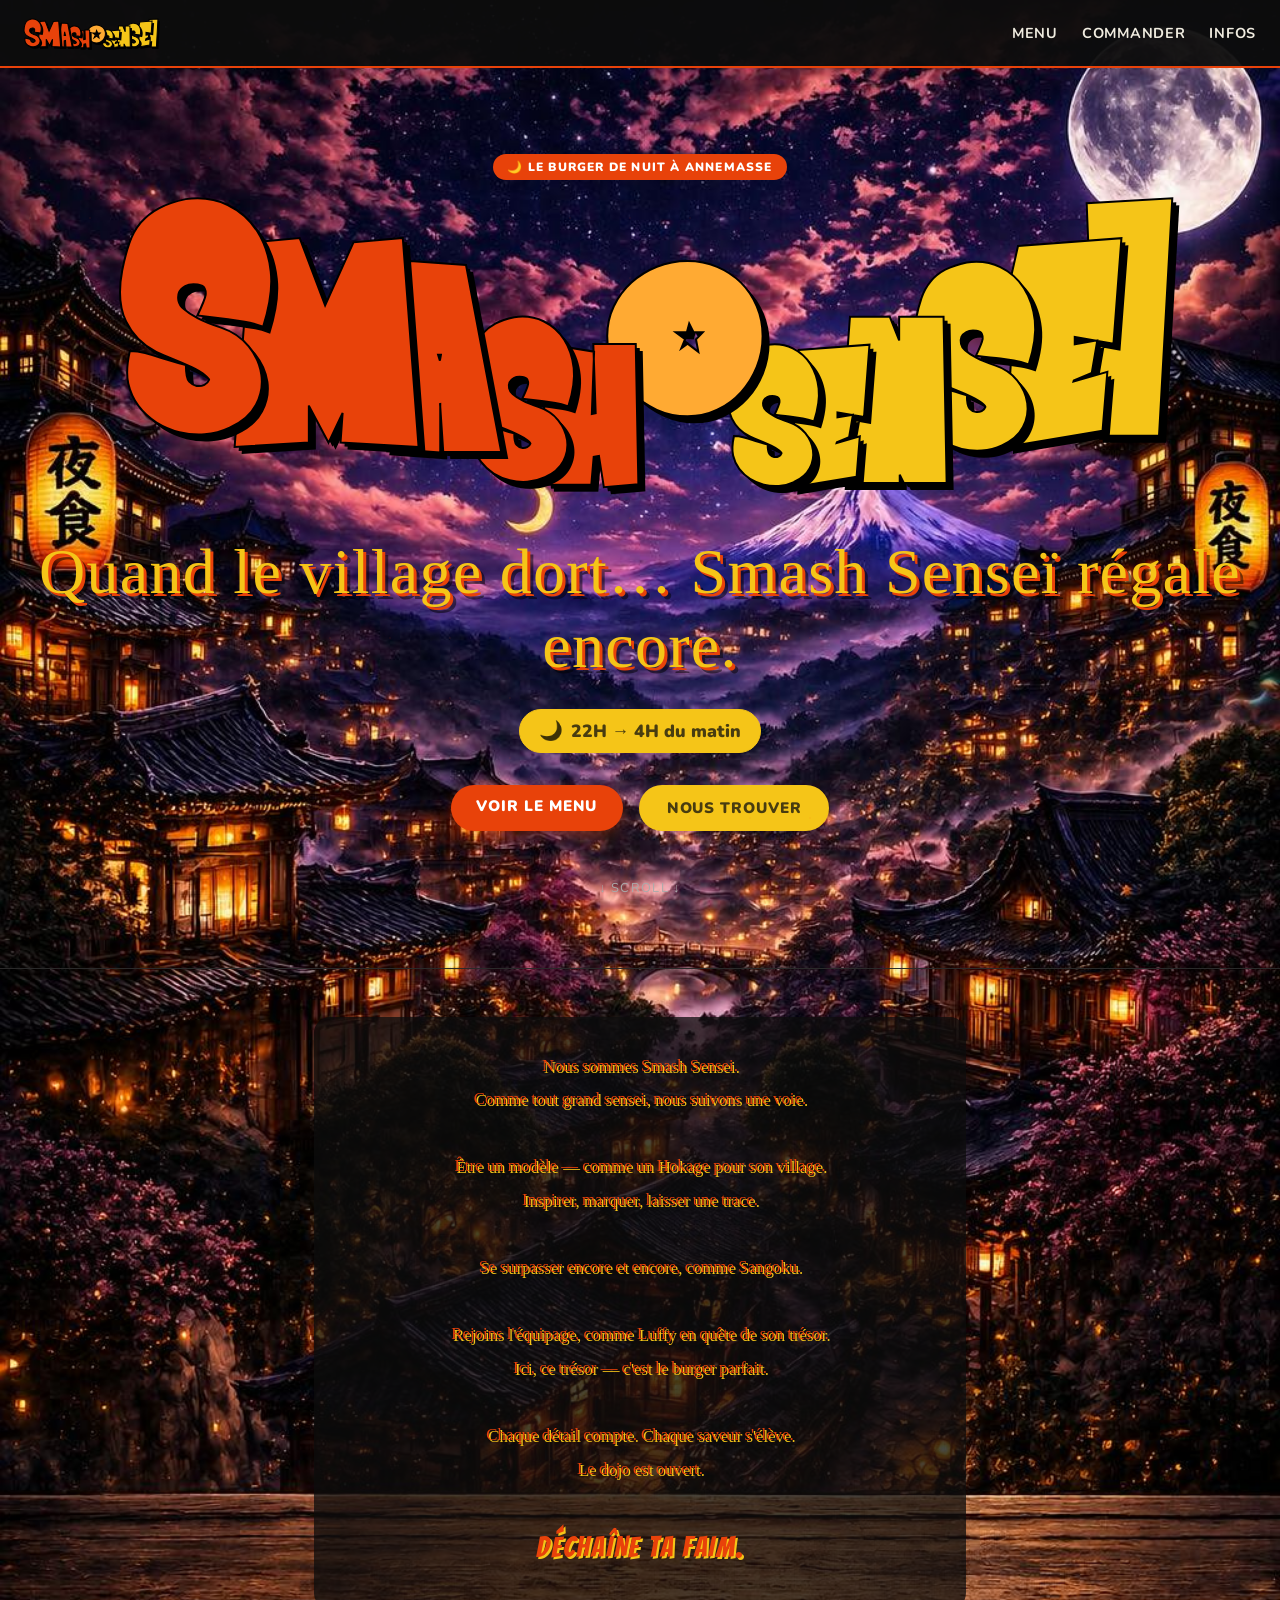
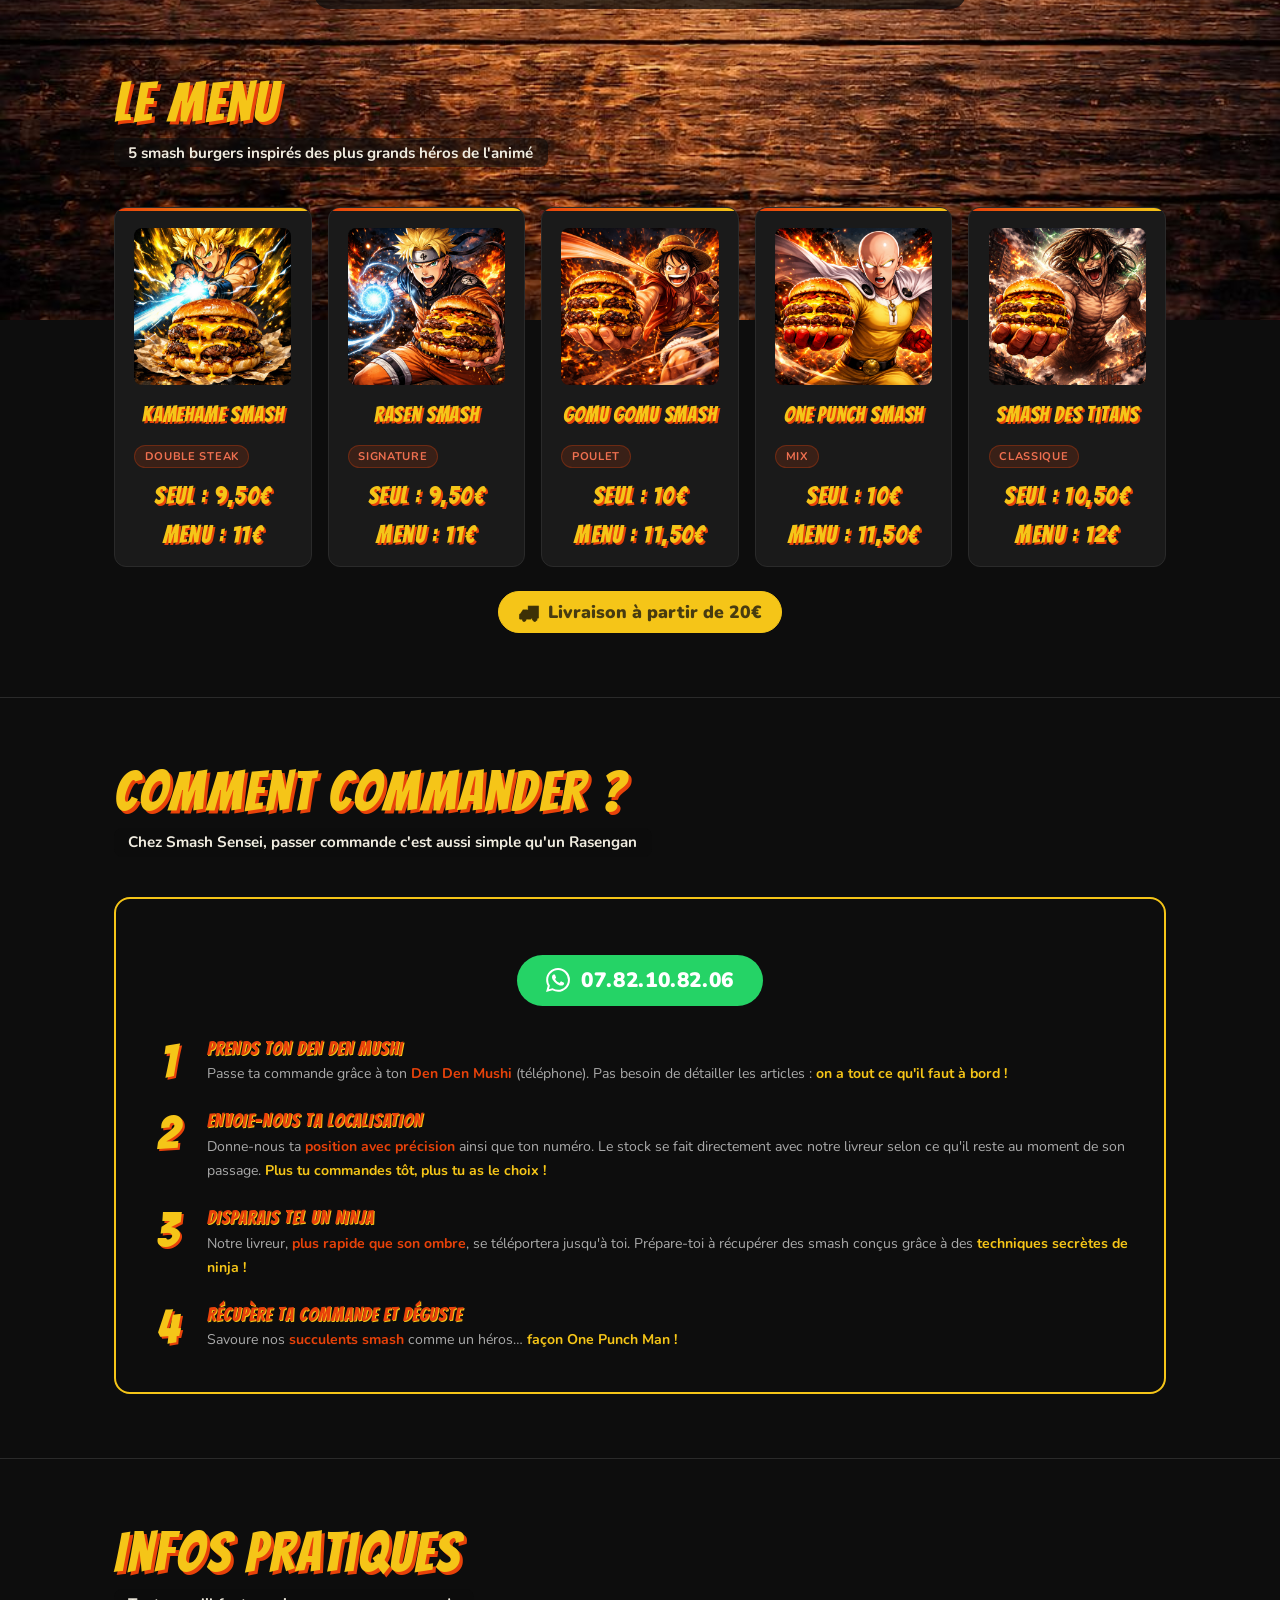
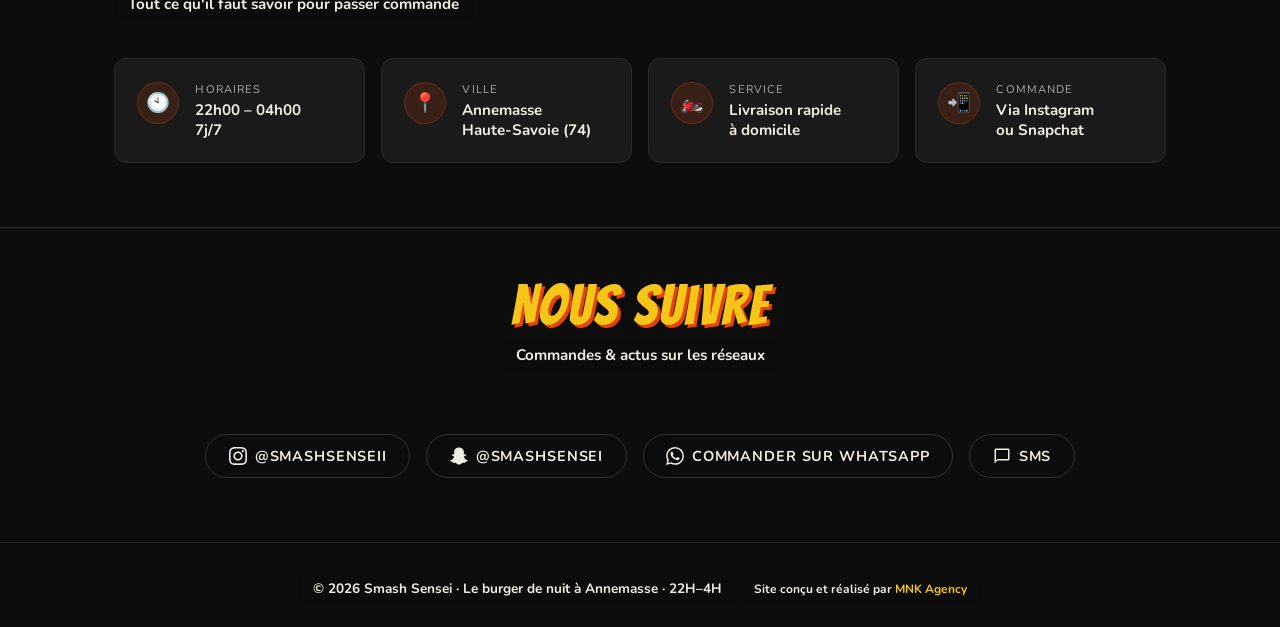
==== commit 5e5f35ab: "02/05/2026" ====
--- a/index.html
+++ b/index.html
@@ -1,409 +1,339 @@
 <!DOCTYPE html>
 <html lang="fr">
 <head>
-<meta charset="UTF-8">
-<meta name="viewport" content="width=device-width, initial-scale=1.0">
-<title>Smash Sensei – Le Burger de Nuit à Annemasse</title>
-<style>
-
-@import url('https://fonts.googleapis.com/css2?family=Bangers&family=Nunito:wght@400;700;900&family=Permanent+Marker&display=swap');
-
-@font-face {
-  font-family: 'DBZ';
-  src: url('assets/Saiyan-Sans.ttf') format('truetype');
-}
-
-  *{margin:0;padding:0;box-sizing:border-box}
-  :root{
-    --fire:#E8420A;
-    --gold:#F5C518;
-    --dark:#0d0d0d;
-    --card:#1a1a1a;
-    --text:#f0ece0;
-    --muted:#aaa;
-  }
-  body{background:var(--dark) url('assets/bg-purple.jpeg') center top / cover no-repeat fixed;color:var(--text);font-family:'Nunito',sans-serif;overflow-x:hidden}
-
-  /* NAV */
-  nav{position:sticky;top:0;z-index:100;background:rgba(13,13,13,.95);border-bottom:2px solid var(--fire);display:flex;align-items:center;justify-content:space-between;padding:.8rem 1.5rem}
-  .nav-logo{font-family:'DBZ',sans-serif;font-size:1.8rem;letter-spacing:.05em;line-height:1}
-  .nav-links{display:flex;gap:1.5rem;list-style:none}
-  .nav-links a{color:var(--text);text-decoration:none;font-weight:700;font-size:.9rem;text-transform:uppercase;letter-spacing:.05em;transition:color .2s}
-  .nav-links a:hover{color:var(--gold)}
-
-  /* HERO */
-  .hero{
-    position:relative;
-    min-height:100vh;
-    display:flex;
-    flex-direction:column;
-    align-items:center;
-    justify-content:center;
-    text-align:center;
-    padding:4rem 1.5rem 3rem;
-    overflow:hidden;
-  
-  }
-
-  .hero::before{content:'';position:absolute;inset:0;background:url("data:image/svg+xml,%3Csvg width='60' height='60' viewBox='0 0 60 60' xmlns='http://www.w3.org/2000/svg'%3E%3Ccircle cx='30' cy='30' r='1' fill='%23E8420A' fill-opacity='.08'/%3E%3C/svg%3E") repeat;pointer-events:none}
-  .hero-badge{background:var(--fire);color:#fff;font-size:.75rem;font-weight:900;text-transform:uppercase;letter-spacing:.1em;padding:.3rem .9rem;border-radius:2rem;margin-bottom:1rem;display:inline-block}
-
-.hero h1{font-family:'DBZ',sans-serif;font-size:clamp(3.5rem,12vw,7rem);letter-spacing:.04em;line-height:1;}
-
-  .hero h1 span{color:#fff}
-  .hero-sub{font-family:'Permanent Marker',cursive;font-size:clamp(1.2rem,3.5vw,1.8rem);color:var(--text);margin:.8rem 0 .4rem;text-shadow:1px 1px 0 rgba(232,66,10,.6)}
-  .hero-hours{display:inline-flex;align-items:center;gap:.5rem;background:rgba(13,13,13,.75);border:1.5px solid var(--gold);border-radius:2rem;padding:.5rem 1.2rem;margin-top:1rem;font-size:1.1rem;font-weight:900;color:var(--gold)}
-  .moon{font-size:1.2rem}
-  .hero-cta{margin-top:2rem;display:flex;gap:1rem;flex-wrap:wrap;justify-content:center}
-  .btn{padding:.7rem 1.6rem;border-radius:2rem;font-weight:900;font-size:.95rem;text-decoration:none;text-transform:uppercase;letter-spacing:.06em;transition:transform .15s,box-shadow .15s;cursor:pointer;border:none}
-  .btn-primary{background:var(--fire);color:#fff;box-shadow:0 4px 16px rgba(232,66,10,.4)}
-  .btn-primary:hover{transform:translateY(-2px);box-shadow:0 6px 20px rgba(232,66,10,.6)}
-  .btn-outline{background:rgba(13,13,13,.75);border:2px solid var(--gold);color:var(--gold)}
-  .btn-outline:hover{background:rgba(245,197,24,.1);transform:translateY(-2px)}
-  .scroll-hint{margin-top:3rem;color:var(--muted);font-size:.8rem;text-transform:uppercase;letter-spacing:.1em;animation:bounce 1.8s infinite}
-  @keyframes bounce{0%,100%{transform:translateY(0)}50%{transform:translateY(6px)}}
-
-  /* SECTIONS */
-  section{padding:4rem 1.5rem;max-width:1100px;margin:0 auto}
-  .section-title{font-family:'Bangers',cursive;font-size:clamp(2rem,6vw,3.5rem);letter-spacing:.04em;color:var(--gold);text-shadow:3px 3px 0 var(--fire);margin-bottom:.4rem}
-  .section-subtitle{color:var(--muted);font-size:.95rem;margin-bottom:2.5rem}
-  hr.divider{border:none;border-top:1.5px solid #2a2a2a;margin:0}
-
-  /* MENU CARDS */
-  .menu-grid{display:grid;grid-template-columns:repeat(5,1fr);gap:1rem}
-  @media(max-width:900px){.menu-grid{grid-template-columns:repeat(2,1fr)}}
-  @media(max-width:500px){.menu-grid{grid-template-columns:1fr}}
-  .burger-card{background:var(--card);border:1.5px solid #2a2a2a;border-radius:12px;padding:1.2rem;transition:border-color .2s,transform .2s;position:relative;overflow:hidden;cursor:pointer}
-  .burger-card:hover{border-color:var(--fire);transform:translateY(-3px)}
-  .burger-card::before{content:'';position:absolute;top:0;left:0;right:0;height:3px;background:linear-gradient(90deg,var(--fire),var(--gold))}
-  .burger-card img{width:100%;aspect-ratio:1;object-fit:cover;border-radius:8px;margin-bottom:.8rem}
-  .burger-name{font-family:'Bangers',cursive;font-size:1.3rem;letter-spacing:.04em;color:var(--gold);text-shadow:2px 2px 0 var(--fire);margin-bottom:.5rem;text-align:center}
-  .burger-desc{font-size:.82rem;color:var(--muted);line-height:1.5}
-  .burger-tag{display:inline-block;margin-top:.7rem;background:rgba(232,66,10,.15);border:1px solid rgba(232,66,10,.3);color:#f07050;font-size:.7rem;font-weight:700;text-transform:uppercase;letter-spacing:.06em;padding:.2rem .6rem;border-radius:1rem}
-  .burger-price{font-family:'Bangers',cursive;margin-top:.9rem;font-size:1.5rem;letter-spacing:.06em;color:var(--gold);text-shadow:2px 2px 0 var(--fire);text-align:center}
-
-  /* MODAL */
-  .modal-overlay{position:fixed;inset:0;background:rgba(0,0,0,.85);z-index:999;display:flex;align-items:center;justify-content:center;padding:1rem;opacity:0;pointer-events:none;transition:opacity .25s}
-  .modal-overlay.active{opacity:1;pointer-events:all}
-  .modal{background:#1a1a1a;border:1.5px solid var(--fire);border-radius:16px;max-width:480px;width:100%;padding:2rem;position:relative;transform:translateY(20px);transition:transform .25s}
-  .modal-overlay.active .modal{transform:translateY(0)}
-  .modal-close{position:absolute;top:1rem;right:1rem;background:none;border:none;color:var(--muted);font-size:1.4rem;cursor:pointer;line-height:1;transition:color .2s}
-  .modal-close:hover{color:var(--gold)}
-  .modal-name{font-family:'Bangers',cursive;font-size:2rem;letter-spacing:.04em;color:var(--gold);text-shadow:2px 2px 0 var(--fire);margin-bottom:.3rem}
-  .modal-desc{font-size:.85rem;color:var(--muted);margin-bottom:1.5rem}
-  .modal h4{font-size:.7rem;text-transform:uppercase;letter-spacing:.1em;color:var(--muted);margin-bottom:.7rem}
-  .modal ul{list-style:none;display:flex;flex-direction:column;gap:.5rem}
-  .modal ul li{display:flex;align-items:center;gap:.7rem;font-size:.9rem;color:var(--text)}
-  .modal ul li::before{content:'';width:6px;height:6px;border-radius:50%;background:var(--fire);flex-shrink:0}
-
-  /* PROMO */
-  .promo-box{background:linear-gradient(135deg,#1a0a00,#2a1000);border:2px solid var(--gold);border-radius:16px;padding:2rem;display:flex;flex-wrap:wrap;align-items:center;justify-content:space-between;gap:1.5rem}
-  .promo-left .promo-price{font-family:'Bangers',cursive;font-size:3.5rem;color:var(--gold);line-height:1}
-  .promo-left .promo-label{font-size:.9rem;font-weight:700;text-transform:uppercase;letter-spacing:.07em;color:var(--muted)}
-  .promo-details{font-size:.9rem;color:var(--text);line-height:1.7}
-  .promo-details strong{color:var(--gold)}
-  .bonus-pill{display:inline-block;background:rgba(245,197,24,.15);border:1.5px solid var(--gold);border-radius:2rem;padding:.35rem 1rem;font-size:.8rem;font-weight:900;color:var(--gold);margin-top:.7rem}
-
-  /* COMMANDER */
-  .commander-box{background:rgba(13,13,13,.85);border:2px solid var(--gold);border-radius:16px;padding:2.5rem 2rem}
-  .whatsapp-cta{display:inline-flex;align-items:center;gap:.7rem;background:#25D366;color:#fff;font-weight:900;font-size:1.3rem;padding:.7rem 1.8rem;border-radius:2rem;margin:1rem 0 2rem;text-decoration:none;letter-spacing:.03em}
-  .whatsapp-cta svg{width:24px;height:24px;fill:#fff;flex-shrink:0}
-  .steps{display:flex;flex-direction:column;gap:1.5rem}
-  .step{display:flex;gap:1.2rem;align-items:flex-start}
-  .step-num{font-family:'Bangers',cursive;font-size:3rem;line-height:1;color:var(--gold);text-shadow:2px 2px 0 var(--fire);flex-shrink:0;width:2.5rem;text-align:center}
-  .step-body{}
-  .step-title{font-family:'Bangers',cursive;font-size:1.2rem;letter-spacing:.05em;color:var(--gold);text-shadow:1px 1px 0 var(--fire);margin-bottom:.3rem}
-  .step-text{font-size:.88rem;color:var(--muted);line-height:1.7}
-  .step-text strong{color:var(--fire)}
-  .step-text em{color:var(--gold);font-style:normal;font-weight:700}
-
-  /* INFOS */
-  .info-grid{display:grid;grid-template-columns:repeat(auto-fit,minmax(220px,1fr));gap:1rem}
-  .info-card{background:var(--card);border:1.5px solid #2a2a2a;border-radius:12px;padding:1.4rem;display:flex;gap:1rem;align-items:flex-start}
-  .info-icon{width:42px;height:42px;border-radius:50%;background:rgba(232,66,10,.15);border:1.5px solid rgba(232,66,10,.3);display:flex;align-items:center;justify-content:center;font-size:1.2rem;flex-shrink:0}
-  .info-text .label{font-size:.7rem;text-transform:uppercase;letter-spacing:.1em;color:var(--muted);margin-bottom:.2rem}
-  .info-text .value{font-weight:700;font-size:.95rem;color:var(--text)}
-
-  /* SOCIAL */
-  .social-section{text-align:center;padding:3rem 1.5rem 4rem}
-  .social-row{display:flex;gap:1rem;justify-content:center;flex-wrap:wrap;margin-top:1.5rem}
-  .social-btn{display:flex;align-items:center;gap:.5rem;padding:.7rem 1.4rem;border-radius:2rem;font-weight:700;font-size:.9rem;text-decoration:none;text-transform:uppercase;letter-spacing:.06em;border:1.5px solid #333;color:var(--text);background:rgba(13,13,13,.75);transition:border-color .2s,color .2s,background .2s}
-  .social-btn:hover{border-color:var(--gold);color:var(--gold);background:rgba(245,197,24,.08)}
-  .social-btn svg{width:18px;height:18px;fill:currentColor}
-
-  /* FOOTER */
-  footer{border-top:1.5px solid #1e1e1e;text-align:center;padding:1.5rem;font-size:.78rem;color:#555}
-
-  @media(max-width:600px){
-    .nav-links{display:none}
-    .promo-box{text-align:center;justify-content:center}
-  }
-</style>
+  <meta charset="UTF-8">
+  <meta name="viewport" content="width=device-width, initial-scale=1.0">
+  <title>Smash Sensei – Le Burger de Nuit à Annemasse</title>
+  <link rel="stylesheet" href="style.css">
 </head>
 <body>
 
-<!-- NAV -->
-<nav>
-  <div class="nav-logo"><span style="color:var(--fire);-webkit-text-stroke:1px #000;text-shadow:2px 2px 0 #000">SMASH</span><span style="color:#FFAA33;-webkit-text-stroke:1px #000;text-shadow:2px 2px 0 #000">O</span><span style="color:var(--gold);-webkit-text-stroke:1px #000;text-shadow:2px 2px 0 #000">SENSEI</span></div>
-  <ul class="nav-links">
-    <li><a href="#menu">Menu</a></li>
-    <li><a href="#commander">Commander</a></li>
-    <li><a href="#infos">Infos</a></li>
-  </ul>
-</nav>
-
-<!-- HERO -->
-<div class="hero">
-  <div class="hero-badge">🌙 Le burger de nuit à Annemasse</div>
-<h1>
-  <span style="color:var(--fire);-webkit-text-stroke:2px #000;text-shadow:4px 4px 0 #000,7px 7px 0 #000">SMASH</span><span style="color:#FFAA33;-webkit-text-stroke:2px #000;text-shadow:4px 4px 0 #000,7px 7px 0 #000">O</span><span style="color:var(--gold);-webkit-text-stroke:2px #000;text-shadow:4px 4px 0 #000,7px 7px 0 #000">SENSEI</span>
-</h1>
-  <p class="hero-sub">Quand le village dort… Smash Senseï régale encore.</p>
-  <div class="hero-hours">
-    <span class="moon">🌙</span>
-    <span>22H → 4H du matin</span>
+  <!-- NAV -->
+  <nav>
+    <div class="nav-logo">
+      <span style="position:relative;z-index:12;font-size:2.5rem;color:var(--fire);-webkit-text-stroke:1px #000;text-shadow:2px 2px 0 #000">S</span>
+      <span style="position:relative;z-index:11;margin-left:-.2rem;font-size:2.3rem;color:var(--fire);-webkit-text-stroke:1px #000;text-shadow:2px 2px 0 #000">M</span>
+      <span style="position:relative;z-index:10;margin-left:-.2rem;font-size:2.1rem;color:var(--fire);-webkit-text-stroke:1px #000;text-shadow:2px 2px 0 #000">A</span>
+      <span style="position:relative;z-index:9;margin-left:-.2rem;font-size:1.9rem;color:var(--fire);-webkit-text-stroke:1px #000;text-shadow:2px 2px 0 #000">S</span>
+      <span style="position:relative;z-index:8;margin-left:-.2rem;font-size:1.6rem;color:var(--fire);-webkit-text-stroke:1px #000;text-shadow:2px 2px 0 #000">H</span>
+      <span style="position:relative;z-index:7;margin-left:-.2rem;font-size:2.3rem;color:#FFAA33;-webkit-text-stroke:1px #000;text-shadow:2px 2px 0 #000">O</span>
+      <span style="position:relative;z-index:6;margin-left:-.2rem;font-size:1.6rem;color:var(--gold);-webkit-text-stroke:1px #000;text-shadow:2px 2px 0 #000">S</span>
+      <span style="position:relative;z-index:5;margin-left:-.2rem;font-size:1.6rem;color:var(--gold);-webkit-text-stroke:1px #000;text-shadow:2px 2px 0 #000">E</span>
+      <span style="position:relative;z-index:4;margin-left:-.2rem;font-size:1.9rem;color:var(--gold);-webkit-text-stroke:1px #000;text-shadow:2px 2px 0 #000">N</span>
+      <span style="position:relative;z-index:3;margin-left:-.2rem;font-size:2.1rem;color:var(--gold);-webkit-text-stroke:1px #000;text-shadow:2px 2px 0 #000">S</span>
+      <span style="position:relative;z-index:2;margin-left:-.2rem;font-size:2.3rem;color:var(--gold);-webkit-text-stroke:1px #000;text-shadow:2px 2px 0 #000">E</span>
+      <span style="position:relative;z-index:1;margin-left:-.2rem;font-size:2.5rem;color:var(--gold);-webkit-text-stroke:1px #000;text-shadow:2px 2px 0 #000">I</span>
+    </div>
+    <ul class="nav-links">
+      <li><a href="#menu">Menu</a></li>
+      <li><a href="#commander">Commander</a></li>
+      <li><a href="#infos">Infos</a></li>
+    </ul>
+  </nav>
+
+  <!-- HERO -->
+  <div class="hero">
+    <div class="hero-badge">🌙 Le burger de nuit à Annemasse</div>
+
+    <!-- Effet accordéon : tailles décroissantes vers le centre, chevauchement avec margin-left négatif -->
+    <h1>
+      <span style="position:relative;z-index:12;font-size:20rem;color:var(--fire);-webkit-text-stroke:2px #000;text-shadow:4px 4px 0 #000,7px 7px 0 #000">S</span>
+      <span style="position:relative;z-index:11;margin-left:-1.5rem;font-size:17.5rem;color:var(--fire);-webkit-text-stroke:2px #000;text-shadow:4px 4px 0 #000,7px 7px 0 #000">M</span>
+      <span style="position:relative;z-index:10;margin-left:-1.5rem;font-size:16rem;color:var(--fire);-webkit-text-stroke:2px #000;text-shadow:4px 4px 0 #000,7px 7px 0 #000">A</span>
+      <span style="position:relative;z-index:9;margin-left:-1.5rem;font-size:14rem;color:var(--fire);-webkit-text-stroke:2px #000;text-shadow:4px 4px 0 #000,7px 7px 0 #000">S</span>
+      <span style="position:relative;z-index:8;margin-left:-1.5rem;font-size:12rem;color:var(--fire);-webkit-text-stroke:2px #000;text-shadow:4px 4px 0 #000,7px 7px 0 #000">H</span>
+      <span style="position:relative;z-index:7;margin-left:-1.5rem;font-size:18rem;color:#FFAA33;-webkit-text-stroke:2px #000;text-shadow:4px 4px 0 #000,7px 7px 0 #000">O</span>
+      <span style="position:relative;z-index:6;margin-left:-1.5rem;font-size:12rem;color:var(--gold);-webkit-text-stroke:2px #000;text-shadow:4px 4px 0 #000,7px 7px 0 #000">S</span>
+      <span style="position:relative;z-index:5;margin-left:-1.5rem;font-size:12rem;color:var(--gold);-webkit-text-stroke:2px #000;text-shadow:4px 4px 0 #000,7px 7px 0 #000">E</span>
+      <span style="position:relative;z-index:4;margin-left:-1.5rem;font-size:14rem;color:var(--gold);-webkit-text-stroke:2px #000;text-shadow:4px 4px 0 #000,7px 7px 0 #000">N</span>
+      <span style="position:relative;z-index:3;margin-left:-1.5rem;font-size:16rem;color:var(--gold);-webkit-text-stroke:2px #000;text-shadow:4px 4px 0 #000,7px 7px 0 #000">S</span>
+      <span style="position:relative;z-index:2;margin-left:-1.5rem;font-size:17.5rem;color:var(--gold);-webkit-text-stroke:2px #000;text-shadow:4px 4px 0 #000,7px 7px 0 #000">E</span>
+      <span style="position:relative;z-index:1;margin-left:-1.5rem;font-size:20rem;color:var(--gold);-webkit-text-stroke:2px #000;text-shadow:4px 4px 0 #000,7px 7px 0 #000">I</span>
+    </h1>
+
+    <p class="hero-sub">Quand le village dort… Smash Senseï régale encore.</p>
+
+    <div class="hero-hours">
+      <span class="moon">🌙</span>
+      <span>22H → 4H du matin</span>
+    </div>
+
+    <div class="hero-cta">
+      <a href="#menu" class="btn btn-primary">Voir le menu</a>
+      <a href="#infos" class="btn btn-outline">Nous trouver</a>
+    </div>
+
+    <div class="scroll-hint">↓ scroll ↓</div>
   </div>
-  <div class="hero-cta">
-    <a href="#menu" class="btn btn-primary">Voir le menu</a>
-    <a href="#infos" class="btn btn-outline">Nous trouver</a>
+
+  <hr class="divider">
+
+  <!-- PRÉAMBULE -->
+  <section class="preambule">
+    <div class="preambule-inner">
+      <p class="preambule-text">
+        Nous sommes Smash Sensei.<br>
+        Comme tout grand sensei, nous suivons une voie.<br><br>
+        Être un modèle — comme un Hokage pour son village.<br>
+        Inspirer, marquer, laisser une trace.<br><br>
+        Se surpasser encore et encore, comme Sangoku.<br><br>
+        Rejoins l'équipage, comme Luffy en quête de son trésor.<br>
+        Ici, ce trésor — c'est le burger parfait.<br><br>
+        Chaque détail compte. Chaque saveur s'élève.<br>
+        Le dojo est ouvert.<br><br>
+        <span class="preambule-cta">DÉCHAÎNE TA FAIM.</span>
+      </p>
+    </div>
+  </section>
+
+  <!-- MENU -->
+  <section id="menu">
+    <div class="section-title">Le Menu</div>
+    <p class="section-subtitle">5 smash burgers inspirés des plus grands héros de l'animé</p>
+
+    <div class="menu-grid">
+      <div class="burger-card" onclick="openModal('kamehame')">
+        <img src="assets/kamehame-smash.png" alt="Kamehame Smash">
+        <div class="burger-name">Kamehame Smash</div>
+        <div class="burger-tag">Double steak</div>
+        <div class="burger-price">Seul : 9,50€</div>
+        <div class="burger-price">Menu : 11€</div>
+      </div>
+
+      <div class="burger-card" onclick="openModal('rasen')">
+        <img src="assets/rasengan-smash.png" alt="Rasen Smash">
+        <div class="burger-name">Rasen Smash</div>
+        <div class="burger-tag">Signature</div>
+        <div class="burger-price">Seul : 9,50€</div>
+        <div class="burger-price">Menu : 11€</div>
+      </div>
+
+      <div class="burger-card" onclick="openModal('gomu')">
+        <img src="assets/gomu-smash.png" alt="Gomu Smash">
+        <div class="burger-name">Gomu Gomu Smash</div>
+        <div class="burger-tag">Poulet</div>
+        <div class="burger-price">Seul : 10€</div>
+        <div class="burger-price">Menu : 11,50€</div>
+      </div>
+
+      <div class="burger-card" onclick="openModal('onepunch')">
+        <img src="assets/onepunch-smash.png" alt="OnePunch Smash">
+        <div class="burger-name">One Punch Smash</div>
+        <div class="burger-tag">Mix</div>
+        <div class="burger-price">Seul : 10€</div>
+        <div class="burger-price">Menu : 11,50€</div>
+      </div>
+
+      <div class="burger-card" onclick="openModal('titans')">
+        <img src="assets/eren-smash.png" alt="Eren Smash">
+        <div class="burger-name">Smash des Titans</div>
+        <div class="burger-tag">Classique</div>
+        <div class="burger-price">Seul : 10,50€</div>
+        <div class="burger-price">Menu : 12€</div>
+      </div>
+    </div>
+
+    <div class="menu-delivery">
+      <span class="delivery-badge">
+        <span class="delivery-icon">🚚</span>
+        <span>Livraison à partir de 20€</span>
+      </span>
+    </div>
+  </section>
+
+  <!-- MODAL BURGER -->
+  <div class="modal-overlay" id="modal-overlay" onclick="closeModalOnBg(event)">
+    <div class="modal">
+      <button class="modal-close" onclick="closeModal()">✕</button>
+      <div class="modal-name" id="modal-name"></div>
+      <div class="modal-desc" id="modal-desc"></div>
+      <h4>Ingrédients</h4>
+      <ul id="modal-ingredients"></ul>
+    </div>
   </div>
-  <div class="scroll-hint">↓ scroll ↓</div>
-</div>
-
-<hr class="divider">
-
-<!-- PREAMBULE -->
-<section style="text-align:center;max-width:700px;margin:0 auto;padding:3rem 1.5rem 0"><div style="background:rgba(13,13,13,.75);border-radius:16px;padding:2rem 2.5rem">
-  <p style="font-size:1.05rem;line-height:2;color:var(--gold);text-shadow:2px 2px 0 var(--fire);font-family:'Permanent Marker',cursive">
-    Nous sommes Smash Sensei.<br>
-    Comme tout grand sensei, nous suivons une voie.<br><br>
-    Être un modèle — comme un Hokage pour son village.<br>
-    Inspirer, marquer, laisser une trace.<br><br>
-    Se surpasser encore et encore, comme Sangoku.<br><br>
-    Rejoins l'équipage, comme Luffy en quête de son trésor.<br>
-    Ici, ce trésor — c'est le burger parfait.<br><br>
-    Chaque détail compte. Chaque saveur s'élève.<br>
-    Le dojo est ouvert.<br><br>
-    <span style="font-family:'Bangers',cursive;font-size:1.8rem;letter-spacing:.06em;color:var(--gold);text-shadow:2px 2px 0 var(--fire)">DÉCHAÎNE TA FAIM.</span>
-  </p>
-</div></section>
-
-<!-- MENU -->
-<section id="menu">
-  <div class="section-title">Le Menu</div>
-  <p class="section-subtitle">5 smash burgers inspirés des plus grands héros de l'animé</p>
-  <div class="menu-grid">
-
-    <div class="burger-card" onclick="openModal('kamehame')">
-      <img src="assets/kamehame-smash.png" alt="Kamehame Smash">
-      <div class="burger-name">Kamehame Smash</div>
-      <div class="burger-tag">Double steak</div>
-      <div class="burger-price">Seul : 9,50€</div>
-      <div class="burger-price">Menu : 11€</div>
-    </div>
-
-    <div class="burger-card" onclick="openModal('rasen')">
-      <img src="assets/rasengan-smash.png" alt="Rasen Smash">
-      <div class="burger-name">Rasen Smash</div>
-      <div class="burger-tag">Signature</div>
-      <div class="burger-price">Seul : 9,50€</div>
-      <div class="burger-price">Menu : 11€</div>
-    </div>
-
-    <div class="burger-card" onclick="openModal('gomu')">
-      <img src="assets/gomu-smash.png" alt="Gomu Smash">
-      <div class="burger-name">Gomu Gomu Smash</div>
-      <div class="burger-tag">Poulet</div>
-      <div class="burger-price">Seul : 10€</div>
-      <div class="burger-price">Menu : 11,50€</div>
-    </div>
-
-    <div class="burger-card" onclick="openModal('onepunch')">
-      <img src="assets/onepunch-smash.png" alt="OnePunch Smash">
-      <div class="burger-name">One Punch Smash</div>
-      <div class="burger-tag">Mix</div>
-      <div class="burger-price">Seul : 10€</div>
-      <div class="burger-price">Menu : 11,50€</div>
-    </div>
-
-    <div class="burger-card" onclick="openModal('titans')">
-      <img src="assets/eren-smash.png" alt="Eren Smash">
-      <div class="burger-name">Smash des Titans</div>
-      <div class="burger-tag">Classique</div>
-      <div class="burger-price">Seul : 10,50€</div>
-      <div class="burger-price">Menu : 12€</div>
-    </div>
-
+
+  <hr class="divider">
+
+  <!-- COMMANDER -->
+  <section id="commander">
+    <div class="section-title">Comment commander ?</div>
+    <p class="section-subtitle">Chez Smash Sensei, passer commande c'est aussi simple qu'un Rasengan</p>
+
+    <div class="commander-box">
+      <div class="commander-cta">
+        <a href="https://wa.me/33782108206" target="_blank" class="whatsapp-cta">
+          <svg viewBox="0 0 24 24" xmlns="http://www.w3.org/2000/svg"><path d="M17.472 14.382c-.297-.149-1.758-.867-2.03-.967-.273-.099-.471-.148-.67.15-.197.297-.767.966-.94 1.164-.173.199-.347.223-.644.075-.297-.15-1.255-.463-2.39-1.475-.883-.788-1.48-1.761-1.653-2.059-.173-.297-.018-.458.13-.606.134-.133.298-.347.446-.52.149-.174.198-.298.298-.497.099-.198.05-.371-.025-.52-.075-.149-.669-1.612-.916-2.207-.242-.579-.487-.5-.669-.51-.173-.008-.371-.01-.57-.01-.198 0-.52.074-.792.372-.272.297-1.04 1.016-1.04 2.479 0 1.462 1.065 2.875 1.213 3.074.149.198 2.096 3.2 5.077 4.487.709.306 1.262.489 1.694.625.712.227 1.36.195 1.871.118.571-.085 1.758-.719 2.006-1.413.248-.694.248-1.289.173-1.413-.074-.124-.272-.198-.57-.347m-5.421 7.403h-.004a9.87 9.87 0 01-5.031-1.378l-.361-.214-3.741.982.998-3.648-.235-.374a9.86 9.86 0 01-1.51-5.26c.001-5.45 4.436-9.884 9.888-9.884 2.64 0 5.122 1.03 6.988 2.898a9.825 9.825 0 012.893 6.994c-.003 5.45-4.437 9.884-9.885 9.884m8.413-18.297A11.815 11.815 0 0012.05 0C5.495 0 .16 5.335.157 11.892c0 2.096.547 4.142 1.588 5.945L.057 24l6.305-1.654a11.882 11.882 0 005.683 1.448h.005c6.554 0 11.89-5.335 11.893-11.893a11.821 11.821 0 00-3.48-8.413z"/></svg>
+          07.82.10.82.06
+        </a>
+      </div>
+
+      <div class="steps">
+        <div class="step">
+          <div class="step-num">1</div>
+          <div>
+            <div class="step-title">PRENDS TON DEN DEN MUSHI</div>
+            <p class="step-text">Passe ta commande grâce à ton <strong>Den Den Mushi</strong> (téléphone). Pas besoin de détailler les articles : <em>on a tout ce qu'il faut à bord !</em></p>
+          </div>
+        </div>
+
+        <div class="step">
+          <div class="step-num">2</div>
+          <div>
+            <div class="step-title">ENVOIE-NOUS TA LOCALISATION</div>
+            <p class="step-text">Donne-nous ta <strong>position avec précision</strong> ainsi que ton numéro. Le stock se fait directement avec notre livreur selon ce qu'il reste au moment de son passage. <em>Plus tu commandes tôt, plus tu as le choix !</em></p>
+          </div>
+        </div>
+
+        <div class="step">
+          <div class="step-num">3</div>
+          <div>
+            <div class="step-title">DISPARAIS TEL UN NINJA</div>
+            <p class="step-text">Notre livreur, <strong>plus rapide que son ombre</strong>, se téléportera jusqu'à toi. Prépare-toi à récupérer des smash conçus grâce à des <em>techniques secrètes de ninja !</em></p>
+          </div>
+        </div>
+
+        <div class="step">
+          <div class="step-num">4</div>
+          <div>
+            <div class="step-title">RÉCUPÈRE TA COMMANDE ET DÉGUSTE</div>
+            <p class="step-text">Savoure nos <strong>succulents smash</strong> comme un héros… <em>façon One Punch Man !</em></p>
+          </div>
+        </div>
+      </div>
+    </div>
+  </section>
+
+  <hr class="divider">
+
+  <!-- INFOS PRATIQUES -->
+  <section id="infos">
+    <div class="section-title">Infos Pratiques</div>
+    <p class="section-subtitle">Tout ce qu'il faut savoir pour passer commande</p>
+
+    <div class="info-grid">
+      <div class="info-card">
+        <div class="info-icon">🕙</div>
+        <div class="info-text">
+          <div class="label">Horaires</div>
+          <div class="value">22h00 – 04h00<br>7j/7</div>
+        </div>
+      </div>
+
+      <div class="info-card">
+        <div class="info-icon">📍</div>
+        <div class="info-text">
+          <div class="label">Ville</div>
+          <div class="value">Annemasse<br>Haute-Savoie (74)</div>
+        </div>
+      </div>
+
+      <div class="info-card">
+        <div class="info-icon">🏍️</div>
+        <div class="info-text">
+          <div class="label">Service</div>
+          <div class="value">Livraison rapide<br>à domicile</div>
+        </div>
+      </div>
+
+      <div class="info-card">
+        <div class="info-icon">📲</div>
+        <div class="info-text">
+          <div class="label">Commande</div>
+          <div class="value">Via Instagram<br>ou Snapchat</div>
+        </div>
+      </div>
+    </div>
+  </section>
+
+  <hr class="divider">
+
+  <!-- RÉSEAUX SOCIAUX -->
+  <div class="social-section">
+    <div class="section-title">Nous suivre</div>
+    <p class="section-subtitle">Commandes &amp; actus sur les réseaux</p>
+
+    <div class="social-row">
+      <a href="https://www.instagram.com/smashsenseii" target="_blank" class="social-btn">
+        <svg viewBox="0 0 24 24" xmlns="http://www.w3.org/2000/svg"><path d="M12 2.163c3.204 0 3.584.012 4.85.07 3.252.148 4.771 1.691 4.919 4.919.058 1.265.069 1.645.069 4.849 0 3.205-.012 3.584-.069 4.849-.149 3.225-1.664 4.771-4.919 4.919-1.266.058-1.644.07-4.85.07-3.204 0-3.584-.012-4.849-.07-3.26-.149-4.771-1.699-4.919-4.92-.058-1.265-.07-1.644-.07-4.849 0-3.204.013-3.583.07-4.849.149-3.227 1.664-4.771 4.919-4.919 1.266-.057 1.645-.069 4.849-.069zm0-2.163c-3.259 0-3.667.014-4.947.072-4.358.2-6.78 2.618-6.98 6.98-.059 1.281-.073 1.689-.073 4.948 0 3.259.014 3.668.072 4.948.2 4.358 2.618 6.78 6.98 6.98 1.281.058 1.689.072 4.948.072 3.259 0 3.668-.014 4.948-.072 4.354-.2 6.782-2.618 6.979-6.98.059-1.28.073-1.689.073-4.948 0-3.259-.014-3.667-.072-4.947-.196-4.354-2.617-6.78-6.979-6.98-1.281-.059-1.69-.073-4.949-.073zm0 5.838c-3.403 0-6.162 2.759-6.162 6.162s2.759 6.163 6.162 6.163 6.162-2.759 6.162-6.163c0-3.403-2.759-6.162-6.162-6.162zm0 10.162c-2.209 0-4-1.79-4-4 0-2.209 1.791-4 4-4s4 1.791 4 4c0 2.21-1.791 4-4 4zm6.406-11.845c-.796 0-1.441.645-1.441 1.44s.645 1.44 1.441 1.44c.795 0 1.439-.645 1.439-1.44s-.644-1.44-1.439-1.44z"/></svg>
+        @smashsenseii
+      </a>
+
+      <a href="https://www.snapchat.com/add/smashsensei" target="_blank" class="social-btn">
+        <svg viewBox="0 0 24 24" xmlns="http://www.w3.org/2000/svg"><path d="M12.206.793c.99 0 4.347.276 5.93 3.821.529 1.193.403 3.219.299 4.847l-.003.06c-.012.18-.022.345-.03.51.075.045.203.09.401.09.3-.016.659-.12 1.033-.301.165-.088.344-.104.464-.104.182 0 .359.029.509.09.45.149.734.479.734.838.015.449-.39.839-1.213 1.168-.089.029-.209.075-.344.119-.45.135-1.139.36-1.333.81-.09.224-.061.524.12.868l.015.015c.06.136 1.526 3.475 4.791 4.014.255.044.435.27.42.509 0 .075-.015.149-.045.225-.24.569-1.273.988-3.146 1.271-.059.091-.12.375-.164.57-.029.179-.074.36-.134.553-.076.271-.27.405-.555.405h-.03c-.135 0-.313-.031-.538-.074-.36-.075-.765-.135-1.273-.135-.3 0-.599.015-.913.074-.6.104-1.123.464-1.723.884-.853.599-1.826 1.288-3.294 1.288-.06 0-.119-.015-.18-.015h-.149c-1.468 0-2.427-.675-3.279-1.288-.599-.42-1.107-.779-1.707-.884-.314-.045-.629-.074-.928-.074-.54 0-.958.089-1.272.149-.211.043-.391.074-.54.074-.374 0-.523-.224-.583-.42-.061-.192-.09-.389-.135-.567-.046-.181-.105-.494-.166-.57-1.918-.222-2.95-.642-3.189-1.226-.031-.063-.052-.15-.055-.225-.015-.243.165-.465.42-.509 3.264-.54 4.73-3.879 4.791-4.02l.016-.029c.18-.345.224-.645.119-.869-.195-.434-.884-.658-1.332-.809-.121-.029-.24-.074-.346-.119-1.107-.435-1.257-.93-1.197-1.273.09-.479.674-.793 1.168-.793.146 0 .27.029.383.074.42.194.789.3 1.104.3.234 0 .384-.06.465-.105l-.046-.569c-.098-1.626-.225-3.651.307-4.837C7.392 1.077 10.739.807 11.727.807l.419-.015h.06z"/></svg>
+        @smashsensei
+      </a>
+
+      <a href="https://wa.me/33609136653" target="_blank" class="social-btn">
+        <svg viewBox="0 0 24 24" xmlns="http://www.w3.org/2000/svg"><path d="M17.472 14.382c-.297-.149-1.758-.867-2.03-.967-.273-.099-.471-.148-.67.15-.197.297-.767.966-.94 1.164-.173.199-.347.223-.644.075-.297-.15-1.255-.463-2.39-1.475-.883-.788-1.48-1.761-1.653-2.059-.173-.297-.018-.458.13-.606.134-.133.298-.347.446-.52.149-.174.198-.298.298-.497.099-.198.05-.371-.025-.52-.075-.149-.669-1.612-.916-2.207-.242-.579-.487-.5-.669-.51-.173-.008-.371-.01-.57-.01-.198 0-.52.074-.792.372-.272.297-1.04 1.016-1.04 2.479 0 1.462 1.065 2.875 1.213 3.074.149.198 2.096 3.2 5.077 4.487.709.306 1.262.489 1.694.625.712.227 1.36.195 1.871.118.571-.085 1.758-.719 2.006-1.413.248-.694.248-1.289.173-1.413-.074-.124-.272-.198-.57-.347m-5.421 7.403h-.004a9.87 9.87 0 01-5.031-1.378l-.361-.214-3.741.982.998-3.648-.235-.374a9.86 9.86 0 01-1.51-5.26c.001-5.45 4.436-9.884 9.888-9.884 2.64 0 5.122 1.03 6.988 2.898a9.825 9.825 0 012.893 6.994c-.003 5.45-4.437 9.884-9.885 9.884m8.413-18.297A11.815 11.815 0 0012.05 0C5.495 0 .16 5.335.157 11.892c0 2.096.547 4.142 1.588 5.945L.057 24l6.305-1.654a11.882 11.882 0 005.683 1.448h.005c6.554 0 11.89-5.335 11.893-11.893a11.821 11.821 0 00-3.48-8.413z"/></svg>
+        Commander sur WhatsApp
+      </a>
+
+      <a href="sms:0609136653" class="social-btn">
+        <svg viewBox="0 0 24 24" xmlns="http://www.w3.org/2000/svg"><path d="M20 2H4c-1.1 0-2 .9-2 2v18l4-4h14c1.1 0 2-.9 2-2V4c0-1.1-.9-2-2-2zm0 14H6l-2 2V4h16v12z"/></svg>
+        SMS
+      </a>
+    </div>
   </div>
-</section>
-
-<!-- MODAL -->
-<div class="modal-overlay" id="modal-overlay" onclick="closeModalOnBg(event)">
-  <div class="modal">
-    <button class="modal-close" onclick="closeModal()">✕</button>
-    <div class="modal-name" id="modal-name"></div>
-    <div class="modal-desc" id="modal-desc"></div>
-    <h4>Ingrédients</h4>
-    <ul id="modal-ingredients"></ul>
-  </div>
-</div>
-
-<hr class="divider">
-
-<!-- COMMANDER -->
-<section id="commander">
-  <div class="section-title">Comment commander ?</div>
-  <p class="section-subtitle">Chez Smash Sensei, passer commande c'est aussi simple qu'un Rasengan</p>
-  <div class="commander-box">
-    <div style="text-align:center">
-      <a href="https://wa.me/33782108206" target="_blank" class="whatsapp-cta">
-        <svg viewBox="0 0 24 24" xmlns="http://www.w3.org/2000/svg"><path d="M17.472 14.382c-.297-.149-1.758-.867-2.03-.967-.273-.099-.471-.148-.67.15-.197.297-.767.966-.94 1.164-.173.199-.347.223-.644.075-.297-.15-1.255-.463-2.39-1.475-.883-.788-1.48-1.761-1.653-2.059-.173-.297-.018-.458.13-.606.134-.133.298-.347.446-.52.149-.174.198-.298.298-.497.099-.198.05-.371-.025-.52-.075-.149-.669-1.612-.916-2.207-.242-.579-.487-.5-.669-.51-.173-.008-.371-.01-.57-.01-.198 0-.52.074-.792.372-.272.297-1.04 1.016-1.04 2.479 0 1.462 1.065 2.875 1.213 3.074.149.198 2.096 3.2 5.077 4.487.709.306 1.262.489 1.694.625.712.227 1.36.195 1.871.118.571-.085 1.758-.719 2.006-1.413.248-.694.248-1.289.173-1.413-.074-.124-.272-.198-.57-.347m-5.421 7.403h-.004a9.87 9.87 0 01-5.031-1.378l-.361-.214-3.741.982.998-3.648-.235-.374a9.86 9.86 0 01-1.51-5.26c.001-5.45 4.436-9.884 9.888-9.884 2.64 0 5.122 1.03 6.988 2.898a9.825 9.825 0 012.893 6.994c-.003 5.45-4.437 9.884-9.885 9.884m8.413-18.297A11.815 11.815 0 0012.05 0C5.495 0 .16 5.335.157 11.892c0 2.096.547 4.142 1.588 5.945L.057 24l6.305-1.654a11.882 11.882 0 005.683 1.448h.005c6.554 0 11.89-5.335 11.893-11.893a11.821 11.821 0 00-3.48-8.413z"/></svg>
-        07.82.10.82.06
-      </a>
-    </div>
-    <div class="steps">
-      <div class="step">
-        <div class="step-num">1</div>
-        <div class="step-body">
-          <div class="step-title">PRENDS TON DEN DEN MUSHI</div>
-          <p class="step-text">Passe ta commande grâce à ton <strong>Den Den Mushi</strong> (téléphone). Pas besoin de détailler les articles : <em>on a tout ce qu'il faut à bord !</em></p>
-        </div>
-      </div>
-      <div class="step">
-        <div class="step-num">2</div>
-        <div class="step-body">
-          <div class="step-title">ENVOIE-NOUS TA LOCALISATION</div>
-          <p class="step-text">Donne-nous ta <strong>position avec précision</strong> ainsi que ton numéro. Le stock se fait directement avec notre livreur selon ce qu'il reste au moment de son passage. <em>Plus tu commandes tôt, plus tu as le choix !</em></p>
-        </div>
-      </div>
-      <div class="step">
-        <div class="step-num">3</div>
-        <div class="step-body">
-          <div class="step-title">DISPARAIS TEL UN NINJA</div>
-          <p class="step-text">Notre livreur, <strong>plus rapide que son ombre</strong>, se téléportera jusqu'à toi. Prépare-toi à récupérer des smash conçus grâce à des <em>techniques secrètes de ninja !</em></p>
-        </div>
-      </div>
-      <div class="step">
-        <div class="step-num">4</div>
-        <div class="step-body">
-          <div class="step-title">RÉCUPÈRE TA COMMANDE ET DÉGUSTE</div>
-          <p class="step-text">Savoure nos <strong>succulents smash</strong> comme un héros… <em>façon One Punch Man !</em></p>
-        </div>
-      </div>
-    </div>
-  </div>
-</section>
-
-<hr class="divider">
-
-<!-- INFOS -->
-<section id="infos">
-  <div class="section-title">Infos Pratiques</div>
-  <p class="section-subtitle">Tout ce qu'il faut savoir pour passer commande</p>
-  <div class="info-grid">
-    <div class="info-card">
-      <div class="info-icon">🕙</div>
-      <div class="info-text">
-        <div class="label">Horaires</div>
-        <div class="value">22h00 – 04h00<br>7j/7</div>
-      </div>
-    </div>
-    <div class="info-card">
-      <div class="info-icon">📍</div>
-      <div class="info-text">
-        <div class="label">Ville</div>
-        <div class="value">Annemasse<br>Haute-Savoie (74)</div>
-      </div>
-    </div>
-    <div class="info-card">
-      <div class="info-icon">🏍️</div>
-      <div class="info-text">
-        <div class="label">Service</div>
-        <div class="value">Livraison rapide<br>à domicile</div>
-      </div>
-    </div>
-    <div class="info-card">
-      <div class="info-icon">📲</div>
-      <div class="info-text">
-        <div class="label">Commande</div>
-        <div class="value">Via Instagram<br>ou Snapchat</div>
-      </div>
-    </div>
-  </div>
-</section>
-
-<hr class="divider">
-
-<!-- SOCIAL -->
-<div class="social-section">
-  <div class="section-title" style="margin-bottom:.3rem">Nous suivre</div>
-  <p style="color:var(--muted);font-size:.9rem">Commandes & actus sur les réseaux</p>
-  <div class="social-row">
-    <a href="https://www.instagram.com/smashsenseii" target="_blank" class="social-btn">
-      <svg viewBox="0 0 24 24" xmlns="http://www.w3.org/2000/svg"><path d="M12 2.163c3.204 0 3.584.012 4.85.07 3.252.148 4.771 1.691 4.919 4.919.058 1.265.069 1.645.069 4.849 0 3.205-.012 3.584-.069 4.849-.149 3.225-1.664 4.771-4.919 4.919-1.266.058-1.644.07-4.85.07-3.204 0-3.584-.012-4.849-.07-3.26-.149-4.771-1.699-4.919-4.92-.058-1.265-.07-1.644-.07-4.849 0-3.204.013-3.583.07-4.849.149-3.227 1.664-4.771 4.919-4.919 1.266-.057 1.645-.069 4.849-.069zm0-2.163c-3.259 0-3.667.014-4.947.072-4.358.2-6.78 2.618-6.98 6.98-.059 1.281-.073 1.689-.073 4.948 0 3.259.014 3.668.072 4.948.2 4.358 2.618 6.78 6.98 6.98 1.281.058 1.689.072 4.948.072 3.259 0 3.668-.014 4.948-.072 4.354-.2 6.782-2.618 6.979-6.98.059-1.28.073-1.689.073-4.948 0-3.259-.014-3.667-.072-4.947-.196-4.354-2.617-6.78-6.979-6.98-1.281-.059-1.69-.073-4.949-.073zm0 5.838c-3.403 0-6.162 2.759-6.162 6.162s2.759 6.163 6.162 6.163 6.162-2.759 6.162-6.163c0-3.403-2.759-6.162-6.162-6.162zm0 10.162c-2.209 0-4-1.79-4-4 0-2.209 1.791-4 4-4s4 1.791 4 4c0 2.21-1.791 4-4 4zm6.406-11.845c-.796 0-1.441.645-1.441 1.44s.645 1.44 1.441 1.44c.795 0 1.439-.645 1.439-1.44s-.644-1.44-1.439-1.44z"/></svg>
-      @smashsenseii
-    </a>
-    <a href="https://www.snapchat.com/add/smashsensei" target="_blank" class="social-btn">
-      <svg viewBox="0 0 24 24" xmlns="http://www.w3.org/2000/svg"><path d="M12.206.793c.99 0 4.347.276 5.93 3.821.529 1.193.403 3.219.299 4.847l-.003.06c-.012.18-.022.345-.03.51.075.045.203.09.401.09.3-.016.659-.12 1.033-.301.165-.088.344-.104.464-.104.182 0 .359.029.509.09.45.149.734.479.734.838.015.449-.39.839-1.213 1.168-.089.029-.209.075-.344.119-.45.135-1.139.36-1.333.81-.09.224-.061.524.12.868l.015.015c.06.136 1.526 3.475 4.791 4.014.255.044.435.27.42.509 0 .075-.015.149-.045.225-.24.569-1.273.988-3.146 1.271-.059.091-.12.375-.164.57-.029.179-.074.36-.134.553-.076.271-.27.405-.555.405h-.03c-.135 0-.313-.031-.538-.074-.36-.075-.765-.135-1.273-.135-.3 0-.599.015-.913.074-.6.104-1.123.464-1.723.884-.853.599-1.826 1.288-3.294 1.288-.06 0-.119-.015-.18-.015h-.149c-1.468 0-2.427-.675-3.279-1.288-.599-.42-1.107-.779-1.707-.884-.314-.045-.629-.074-.928-.074-.54 0-.958.089-1.272.149-.211.043-.391.074-.54.074-.374 0-.523-.224-.583-.42-.061-.192-.09-.389-.135-.567-.046-.181-.105-.494-.166-.57-1.918-.222-2.95-.642-3.189-1.226-.031-.063-.052-.15-.055-.225-.015-.243.165-.465.42-.509 3.264-.54 4.73-3.879 4.791-4.02l.016-.029c.18-.345.224-.645.119-.869-.195-.434-.884-.658-1.332-.809-.121-.029-.24-.074-.346-.119-1.107-.435-1.257-.93-1.197-1.273.09-.479.674-.793 1.168-.793.146 0 .27.029.383.074.42.194.789.3 1.104.3.234 0 .384-.06.465-.105l-.046-.569c-.098-1.626-.225-3.651.307-4.837C7.392 1.077 10.739.807 11.727.807l.419-.015h.06z"/></svg>
-      @smashsensei
-    </a>
-    <a href="https://wa.me/33609136653" target="_blank" class="social-btn">
-      <svg viewBox="0 0 24 24" xmlns="http://www.w3.org/2000/svg"><path d="M17.472 14.382c-.297-.149-1.758-.867-2.03-.967-.273-.099-.471-.148-.67.15-.197.297-.767.966-.94 1.164-.173.199-.347.223-.644.075-.297-.15-1.255-.463-2.39-1.475-.883-.788-1.48-1.761-1.653-2.059-.173-.297-.018-.458.13-.606.134-.133.298-.347.446-.52.149-.174.198-.298.298-.497.099-.198.05-.371-.025-.52-.075-.149-.669-1.612-.916-2.207-.242-.579-.487-.5-.669-.51-.173-.008-.371-.01-.57-.01-.198 0-.52.074-.792.372-.272.297-1.04 1.016-1.04 2.479 0 1.462 1.065 2.875 1.213 3.074.149.198 2.096 3.2 5.077 4.487.709.306 1.262.489 1.694.625.712.227 1.36.195 1.871.118.571-.085 1.758-.719 2.006-1.413.248-.694.248-1.289.173-1.413-.074-.124-.272-.198-.57-.347m-5.421 7.403h-.004a9.87 9.87 0 01-5.031-1.378l-.361-.214-3.741.982.998-3.648-.235-.374a9.86 9.86 0 01-1.51-5.26c.001-5.45 4.436-9.884 9.888-9.884 2.64 0 5.122 1.03 6.988 2.898a9.825 9.825 0 012.893 6.994c-.003 5.45-4.437 9.884-9.885 9.884m8.413-18.297A11.815 11.815 0 0012.05 0C5.495 0 .16 5.335.157 11.892c0 2.096.547 4.142 1.588 5.945L.057 24l6.305-1.654a11.882 11.882 0 005.683 1.448h.005c6.554 0 11.89-5.335 11.893-11.893a11.821 11.821 0 00-3.48-8.413z"/></svg>
-      Commander sur WhatsApp
-    </a>
-    <a href="sms:0609136653" class="social-btn">
-      <svg viewBox="0 0 24 24" xmlns="http://www.w3.org/2000/svg"><path d="M20 2H4c-1.1 0-2 .9-2 2v18l4-4h14c1.1 0 2-.9 2-2V4c0-1.1-.9-2-2-2zm0 14H6l-2 2V4h16v12z"/></svg>
-      SMS
-    </a>
-  </div>
-</div>
-
-<footer>
-  © <span id="year"></span> Smash Sensei · Le burger de nuit à Annemasse · 22H–4H
-</footer>
-
-<script>
-document.getElementById('year').textContent = new Date().getFullYear()
-
-const burgers = {
-  kamehame: {
-    name: 'Kamehame Smash',
-    desc: 'Le classique ultime — double puissance, double fromage.',
-    ingredients: ['Double Steak Smash', 'Cheddar', 'Sauce BigMac', 'Cornichons']
-  },
-  rasen: {
-    name: 'Rasen Smash',
-    desc: 'Le tourbillon de saveurs — croustillant garanti.',
-    ingredients: ['Double Steak', 'Cheddar', 'Sauce Tasty', 'Oignons frits']
-  },
-  gomu: {
-    name: 'Gomu Gomu Smash',
-    desc: 'Élastique en saveurs, croustillant en texture.',
-    ingredients: ['Double Steak', 'Emmental', 'Sauce Magic', 'Oignons caramélisés']
-  },
-  onepunch: {
-    name: 'One Punch Smash',
-    desc: 'Un seul coup suffit — steak ET poulet pour les plus affamés.',
-    ingredients: ['Poulet', 'Emmental', 'Rösti Potatoe', 'Bacon', 'Sauce Tartare']
-  },
-  titans: {
-    name: 'Smash des Titans',
-    desc: 'Massif, imposant, implacable.',
-    ingredients: ['Double Steak Smash', 'Cheddar', 'Bacon', 'Rösti Potatoe', 'Sauce Giant']
-  }
-}
-
-function openModal(id) {
-  const b = burgers[id]
-  document.getElementById('modal-name').textContent = b.name
-  document.getElementById('modal-desc').textContent = b.desc
-  document.getElementById('modal-ingredients').innerHTML = b.ingredients.map(i => `<li>${i}</li>`).join('')
-  document.getElementById('modal-overlay').classList.add('active')
-}
-function closeModal() { document.getElementById('modal-overlay').classList.remove('active') }
-function closeModalOnBg(e) { if (e.target.id === 'modal-overlay') closeModal() }
-document.addEventListener('keydown', e => { if (e.key === 'Escape') closeModal() })
-</script>
+
+  <!-- FOOTER -->
+  <footer>
+    <p>© <span id="year"></span> Smash Sensei · Le burger de nuit à Annemasse · 22H–4H</p>
+    <p class="footer-credit">
+      Site conçu et réalisé par <strong><a href="https://www.mnkagency.com/" target="_blank">MNK Agency</a></strong>
+    </p>
+  </footer>
+
+  <script>
+    document.getElementById('year').textContent = new Date().getFullYear()
+
+    const burgers = {
+      kamehame: {
+        name: 'Kamehame Smash',
+        desc: 'Le classique ultime — double puissance, double fromage.',
+        ingredients: ['Double Steak Smash', 'Cheddar', 'Sauce BigMac', 'Cornichons']
+      },
+      rasen: {
+        name: 'Rasen Smash',
+        desc: 'Le tourbillon de saveurs — croustillant garanti.',
+        ingredients: ['Double Steak', 'Cheddar', 'Sauce Tasty', 'Oignons frits']
+      },
+      gomu: {
+        name: 'Gomu Gomu Smash',
+        desc: 'Élastique en saveurs, croustillant en texture.',
+        ingredients: ['Double Steak', 'Emmental', 'Sauce Magic', 'Oignons caramélisés']
+      },
+      onepunch: {
+        name: 'One Punch Smash',
+        desc: 'Un seul coup suffit — steak ET poulet pour les plus affamés.',
+        ingredients: ['Poulet', 'Emmental', 'Rösti Potatoe', 'Bacon', 'Sauce Tartare']
+      },
+      titans: {
+        name: 'Smash des Titans',
+        desc: 'Massif, imposant, implacable.',
+        ingredients: ['Double Steak Smash', 'Cheddar', 'Bacon', 'Rösti Potatoe', 'Sauce Giant']
+      }
+    }
+
+    function openModal(id) {
+      const b = burgers[id]
+      document.getElementById('modal-name').textContent = b.name
+      document.getElementById('modal-desc').textContent = b.desc
+      document.getElementById('modal-ingredients').innerHTML = b.ingredients.map(i => `<li>${i}</li>`).join('')
+      document.getElementById('modal-overlay').classList.add('active')
+    }
+
+    function closeModal() {
+      document.getElementById('modal-overlay').classList.remove('active')
+    }
+
+    function closeModalOnBg(e) {
+      if (e.target.id === 'modal-overlay') closeModal()
+    }
+
+    document.addEventListener('keydown', e => {
+      if (e.key === 'Escape') closeModal()
+    })
+  </script>
 
 </body>
-</html>+</html>
--- a/style.css
+++ b/style.css
@@ -0,0 +1,672 @@
+/* ============================================================
+   SMASH SENSEI — Styles
+   ============================================================ */
+
+/* --- Polices --- */
+@import url('https://fonts.googleapis.com/css2?family=Bangers&family=Nunito:wght@400;700;900&family=Permanent+Marker&display=swap');
+
+@font-face {
+  font-family: 'DBZ';
+  src: url('assets/Saiyan-Sans.ttf') format('truetype');
+}
+
+/* --- Reset & Variables --- */
+* {
+  margin: 0;
+  padding: 0;
+  box-sizing: border-box;
+}
+
+:root {
+  --fire: #E8420A;
+  --gold: #F5C518;
+  --dark: #0d0d0d;
+  --card: #1a1a1a;
+  --text: #f0ece0;
+  --muted: #aaa;
+}
+
+body {
+  background: var(--dark) url('assets/bg-purple.jpeg') center top / cover no-repeat fixed;
+  color: var(--text);
+  font-family: 'Nunito', sans-serif;
+  overflow-x: hidden;
+}
+
+/* --- Navigation --- */
+nav {
+  position: sticky;
+  top: 0;
+  z-index: 100;
+  background: rgba(13, 13, 13, .95);
+  border-bottom: 2px solid var(--fire);
+  display: flex;
+  align-items: center;
+  justify-content: space-between;
+  padding: .8rem 1.5rem;
+}
+
+.nav-logo {
+  font-family: 'DBZ', sans-serif;
+  line-height: 1;
+  display: inline-flex;
+  align-items: flex-end;
+}
+
+.nav-links {
+  display: flex;
+  gap: 1.5rem;
+  list-style: none;
+}
+
+.nav-links a {
+  color: var(--text);
+  text-decoration: none;
+  font-weight: 700;
+  font-size: .9rem;
+  text-transform: uppercase;
+  letter-spacing: .05em;
+  transition: color .2s;
+}
+
+.nav-links a:hover {
+  color: var(--gold);
+}
+
+/* --- Hero --- */
+.hero {
+  position: relative;
+  min-height: 100vh;
+  display: flex;
+  flex-direction: column;
+  align-items: center;
+  justify-content: center;
+  text-align: center;
+  padding: 4rem 1.5rem 3rem;
+  overflow: hidden;
+}
+
+/* Motif de points rouges en overlay */
+.hero::before {
+  content: '';
+  position: absolute;
+  inset: 0;
+  background: url("data:image/svg+xml,%3Csvg width='60' height='60' viewBox='0 0 60 60' xmlns='http://www.w3.org/2000/svg'%3E%3Ccircle cx='30' cy='30' r='1' fill='%23E8420A' fill-opacity='.08'/%3E%3C/svg%3E") repeat;
+  pointer-events: none;
+}
+
+.hero-badge {
+  background: var(--fire);
+  color: #fff;
+  font-size: .75rem;
+  font-weight: 900;
+  text-transform: uppercase;
+  letter-spacing: .1em;
+  padding: .3rem .9rem;
+  border-radius: 2rem;
+  margin-bottom: 1rem;
+  display: inline-block;
+}
+
+/* Effet accordéon : chaque lettre a une font-size individuelle via style inline */
+.hero h1 {
+  font-family: 'DBZ', sans-serif;
+  letter-spacing: .04em;
+  line-height: 1;
+  display: flex;
+  align-items: flex-end;
+  justify-content: center;
+}
+
+@media (max-width: 900px) { .hero h1 { zoom: .55; } }
+@media (max-width: 480px) { .hero h1 { zoom: .32; } }
+
+.hero-sub {
+  font-family: 'Permanent Marker', cursive;
+  font-size: clamp(1.6rem, 5vw, 4rem);
+  color: var(--gold);
+  margin: 1.2rem 0 .6rem;
+  text-shadow: 3px 3px 0 var(--fire), 6px 6px 0 rgba(0, 0, 0, .5);
+  letter-spacing: .02em;
+}
+
+.hero-hours {
+  display: inline-flex;
+  align-items: center;
+  gap: .5rem;
+  background: var(--gold);
+  border: 1.5px solid var(--gold);
+  border-radius: 2rem;
+  padding: .5rem 1.2rem;
+  margin-top: 1rem;
+  font-size: 1.1rem;
+  font-weight: 900;
+  color: rgba(13, 13, 13, .75);
+}
+
+/* filter:brightness(0) car les emojis n'héritent pas de color */
+.moon {
+  font-size: 1.2rem;
+  filter: brightness(0);
+}
+
+.hero-cta {
+  margin-top: 2rem;
+  display: flex;
+  gap: 1rem;
+  flex-wrap: wrap;
+  justify-content: center;
+}
+
+.scroll-hint {
+  margin-top: 3rem;
+  color: var(--muted);
+  font-size: .8rem;
+  text-transform: uppercase;
+  letter-spacing: .1em;
+  animation: bounce 1.8s infinite;
+}
+
+@keyframes bounce {
+  0%, 100% { transform: translateY(0); }
+  50%       { transform: translateY(6px); }
+}
+
+/* --- Boutons --- */
+.btn {
+  padding: .7rem 1.6rem;
+  border-radius: 2rem;
+  font-weight: 900;
+  font-size: .95rem;
+  text-decoration: none;
+  text-transform: uppercase;
+  letter-spacing: .06em;
+  transition: transform .15s, box-shadow .15s;
+  cursor: pointer;
+  border: none;
+}
+
+.btn-primary {
+  background: var(--fire);
+  color: #fff;
+  box-shadow: 0 4px 16px rgba(232, 66, 10, .4);
+}
+
+.btn-primary:hover {
+  transform: translateY(-2px);
+  box-shadow: 0 6px 20px rgba(232, 66, 10, .6);
+}
+
+.btn-outline {
+  background: var(--gold);
+  border: 2px solid var(--gold);
+  color: rgba(13, 13, 13, .75);
+}
+
+.btn-outline:hover {
+  background: rgba(245, 197, 24, .85);
+  transform: translateY(-2px);
+}
+
+/* --- Sections communes --- */
+section {
+  padding: 4rem 1.5rem;
+  max-width: 1100px;
+  margin: 0 auto;
+}
+
+.section-title {
+  font-family: 'Bangers', cursive;
+  font-size: clamp(2rem, 6vw, 3.5rem);
+  letter-spacing: .04em;
+  color: var(--gold);
+  text-shadow: 3px 3px 0 var(--fire);
+  margin-bottom: .4rem;
+}
+
+.section-subtitle {
+  color: var(--text);
+  font-size: .95rem;
+  font-weight: 700;
+  margin-bottom: 2.5rem;
+  display: inline-block;
+  background: rgba(13, 13, 13, .6);
+  padding: .3rem .9rem;
+  border-radius: .5rem;
+}
+
+hr.divider {
+  border: none;
+  border-top: 1.5px solid #2a2a2a;
+  margin: 0;
+}
+
+/* --- Préambule --- */
+.preambule {
+  text-align: center;
+  max-width: 700px;
+  margin: 0 auto;
+  padding: 3rem 1.5rem 0;
+}
+
+.preambule-inner {
+  background: rgba(13, 13, 13, .75);
+  border-radius: 16px;
+  padding: 2rem 2.5rem;
+}
+
+.preambule-text {
+  font-size: 1.05rem;
+  line-height: 2;
+  color: var(--fire);
+  text-shadow: 2px 2px 0 var(--gold);
+  font-family: 'Permanent Marker', cursive;
+}
+
+.preambule-cta {
+  font-family: 'Bangers', cursive;
+  font-size: 1.8rem;
+  letter-spacing: .06em;
+  color: var(--fire);
+  text-shadow: 2px 2px 0 var(--gold);
+}
+
+/* --- Menu --- */
+.menu-grid {
+  display: grid;
+  grid-template-columns: repeat(5, 1fr);
+  gap: 1rem;
+}
+
+@media (max-width: 900px) { .menu-grid { grid-template-columns: repeat(2, 1fr); } }
+@media (max-width: 500px) { .menu-grid { grid-template-columns: 1fr; } }
+
+.burger-card {
+  background: var(--card);
+  border: 1.5px solid #2a2a2a;
+  border-radius: 12px;
+  padding: 1.2rem;
+  transition: border-color .2s, transform .2s;
+  position: relative;
+  overflow: hidden;
+  cursor: pointer;
+}
+
+.burger-card:hover {
+  border-color: var(--fire);
+  transform: translateY(-3px);
+}
+
+/* Barre de dégradé en haut de chaque carte */
+.burger-card::before {
+  content: '';
+  position: absolute;
+  top: 0;
+  left: 0;
+  right: 0;
+  height: 3px;
+  background: linear-gradient(90deg, var(--fire), var(--gold));
+}
+
+.burger-card img {
+  width: 100%;
+  aspect-ratio: 1;
+  object-fit: cover;
+  border-radius: 8px;
+  margin-bottom: .8rem;
+}
+
+.burger-name {
+  font-family: 'Bangers', cursive;
+  font-size: 1.3rem;
+  letter-spacing: .04em;
+  color: var(--gold);
+  text-shadow: 2px 2px 0 var(--fire);
+  margin-bottom: .5rem;
+  text-align: center;
+}
+
+.burger-tag {
+  display: inline-block;
+  margin-top: .7rem;
+  background: rgba(232, 66, 10, .15);
+  border: 1px solid rgba(232, 66, 10, .3);
+  color: #f07050;
+  font-size: .7rem;
+  font-weight: 700;
+  text-transform: uppercase;
+  letter-spacing: .06em;
+  padding: .2rem .6rem;
+  border-radius: 1rem;
+}
+
+.burger-price {
+  font-family: 'Bangers', cursive;
+  margin-top: .9rem;
+  font-size: 1.5rem;
+  letter-spacing: .06em;
+  color: var(--gold);
+  text-shadow: 2px 2px 0 var(--fire);
+  text-align: center;
+}
+
+.menu-delivery {
+  text-align: center;
+  margin-top: 1.5rem;
+}
+
+.delivery-badge {
+  display: inline-flex;
+  align-items: center;
+  gap: .5rem;
+  background: var(--gold);
+  border: 1.5px solid var(--gold);
+  border-radius: 2rem;
+  padding: .5rem 1.2rem;
+  font-size: 1.1rem;
+  font-weight: 900;
+  color: rgba(13, 13, 13, .75);
+}
+
+/* filter:brightness(0) car les emojis n'héritent pas de color */
+.delivery-icon {
+  filter: brightness(0);
+}
+
+/* --- Modal --- */
+.modal-overlay {
+  position: fixed;
+  inset: 0;
+  background: rgba(0, 0, 0, .85);
+  z-index: 999;
+  display: flex;
+  align-items: center;
+  justify-content: center;
+  padding: 1rem;
+  opacity: 0;
+  pointer-events: none;
+  transition: opacity .25s;
+}
+
+.modal-overlay.active {
+  opacity: 1;
+  pointer-events: all;
+}
+
+.modal {
+  background: #1a1a1a;
+  border: 1.5px solid var(--fire);
+  border-radius: 16px;
+  max-width: 480px;
+  width: 100%;
+  padding: 2rem;
+  position: relative;
+  transform: translateY(20px);
+  transition: transform .25s;
+}
+
+.modal-overlay.active .modal {
+  transform: translateY(0);
+}
+
+.modal-close {
+  position: absolute;
+  top: 1rem;
+  right: 1rem;
+  background: none;
+  border: none;
+  color: var(--muted);
+  font-size: 1.4rem;
+  cursor: pointer;
+  line-height: 1;
+  transition: color .2s;
+}
+
+.modal-close:hover {
+  color: var(--gold);
+}
+
+.modal-name {
+  font-family: 'Bangers', cursive;
+  font-size: 2rem;
+  letter-spacing: .04em;
+  color: var(--gold);
+  text-shadow: 2px 2px 0 var(--fire);
+  margin-bottom: .3rem;
+}
+
+.modal-desc {
+  font-size: .85rem;
+  color: var(--muted);
+  margin-bottom: 1.5rem;
+}
+
+.modal h4 {
+  font-size: .7rem;
+  text-transform: uppercase;
+  letter-spacing: .1em;
+  color: var(--muted);
+  margin-bottom: .7rem;
+}
+
+.modal ul {
+  list-style: none;
+  display: flex;
+  flex-direction: column;
+  gap: .5rem;
+}
+
+.modal ul li {
+  display: flex;
+  align-items: center;
+  gap: .7rem;
+  font-size: .9rem;
+  color: var(--text);
+}
+
+.modal ul li::before {
+  content: '';
+  width: 6px;
+  height: 6px;
+  border-radius: 50%;
+  background: var(--fire);
+  flex-shrink: 0;
+}
+
+/* --- Commander --- */
+.commander-box {
+  background: rgba(13, 13, 13, .85);
+  border: 2px solid var(--gold);
+  border-radius: 16px;
+  padding: 2.5rem 2rem;
+}
+
+.commander-cta {
+  text-align: center;
+}
+
+.whatsapp-cta {
+  display: inline-flex;
+  align-items: center;
+  gap: .7rem;
+  background: #25D366;
+  color: #fff;
+  font-weight: 900;
+  font-size: 1.3rem;
+  padding: .7rem 1.8rem;
+  border-radius: 2rem;
+  margin: 1rem 0 2rem;
+  text-decoration: none;
+  letter-spacing: .03em;
+}
+
+.whatsapp-cta svg {
+  width: 24px;
+  height: 24px;
+  fill: #fff;
+  flex-shrink: 0;
+}
+
+.steps {
+  display: flex;
+  flex-direction: column;
+  gap: 1.5rem;
+}
+
+.step {
+  display: flex;
+  gap: 1.2rem;
+  align-items: flex-start;
+}
+
+.step-num {
+  font-family: 'Bangers', cursive;
+  font-size: 3rem;
+  line-height: 1;
+  color: var(--gold);
+  text-shadow: 2px 2px 0 var(--fire);
+  flex-shrink: 0;
+  width: 2.5rem;
+  text-align: center;
+}
+
+.step-title {
+  font-family: 'Bangers', cursive;
+  font-size: 1.2rem;
+  letter-spacing: .05em;
+  color: var(--fire);
+  text-shadow: 1px 1px 0 var(--gold);
+  margin-bottom: .3rem;
+}
+
+.step-text {
+  font-size: .88rem;
+  color: var(--muted);
+  line-height: 1.7;
+}
+
+.step-text strong { color: var(--fire); }
+.step-text em     { color: var(--gold); font-style: normal; font-weight: 700; }
+
+/* --- Infos pratiques --- */
+.info-grid {
+  display: grid;
+  grid-template-columns: repeat(auto-fit, minmax(220px, 1fr));
+  gap: 1rem;
+}
+
+.info-card {
+  background: var(--card);
+  border: 1.5px solid #2a2a2a;
+  border-radius: 12px;
+  padding: 1.4rem;
+  display: flex;
+  gap: 1rem;
+  align-items: flex-start;
+}
+
+.info-icon {
+  width: 42px;
+  height: 42px;
+  border-radius: 50%;
+  background: rgba(232, 66, 10, .15);
+  border: 1.5px solid rgba(232, 66, 10, .3);
+  display: flex;
+  align-items: center;
+  justify-content: center;
+  font-size: 1.2rem;
+  flex-shrink: 0;
+}
+
+.info-text .label {
+  font-size: .7rem;
+  text-transform: uppercase;
+  letter-spacing: .1em;
+  color: var(--muted);
+  margin-bottom: .2rem;
+}
+
+.info-text .value {
+  font-weight: 700;
+  font-size: .95rem;
+  color: var(--text);
+}
+
+/* --- Réseaux sociaux --- */
+.social-section {
+  text-align: center;
+  padding: 3rem 1.5rem 4rem;
+}
+
+.social-section .section-title {
+  margin-bottom: .3rem;
+}
+
+.social-row {
+  display: flex;
+  gap: 1rem;
+  justify-content: center;
+  flex-wrap: wrap;
+  margin-top: 1.5rem;
+}
+
+.social-btn {
+  display: flex;
+  align-items: center;
+  gap: .5rem;
+  padding: .7rem 1.4rem;
+  border-radius: 2rem;
+  font-weight: 700;
+  font-size: .9rem;
+  text-decoration: none;
+  text-transform: uppercase;
+  letter-spacing: .06em;
+  border: 1.5px solid #333;
+  color: var(--text);
+  background: rgba(13, 13, 13, .75);
+  transition: border-color .2s, color .2s, background .2s;
+}
+
+.social-btn:hover {
+  border-color: var(--gold);
+  color: var(--gold);
+  background: rgba(245, 197, 24, .08);
+}
+
+.social-btn svg {
+  width: 18px;
+  height: 18px;
+  fill: currentColor;
+}
+
+/* --- Footer --- */
+footer {
+  border-top: 1.5px solid #1e1e1e;
+  text-align: center;
+  padding: 1.5rem;
+}
+
+footer p {
+  display: inline-block;
+  color: var(--text);
+  font-size: .85rem;
+  font-weight: 700;
+  background: rgba(13, 13, 13, .6);
+  padding: .3rem .9rem;
+  border-radius: .5rem;
+}
+
+.footer-credit {
+  margin-top: .6rem;
+  font-size: .75rem;
+}
+
+.footer-credit a {
+  color: var(--gold);
+  text-decoration: none;
+}
+
+/* --- Responsive global --- */
+@media (max-width: 600px) {
+  .nav-links { display: none; }
+}
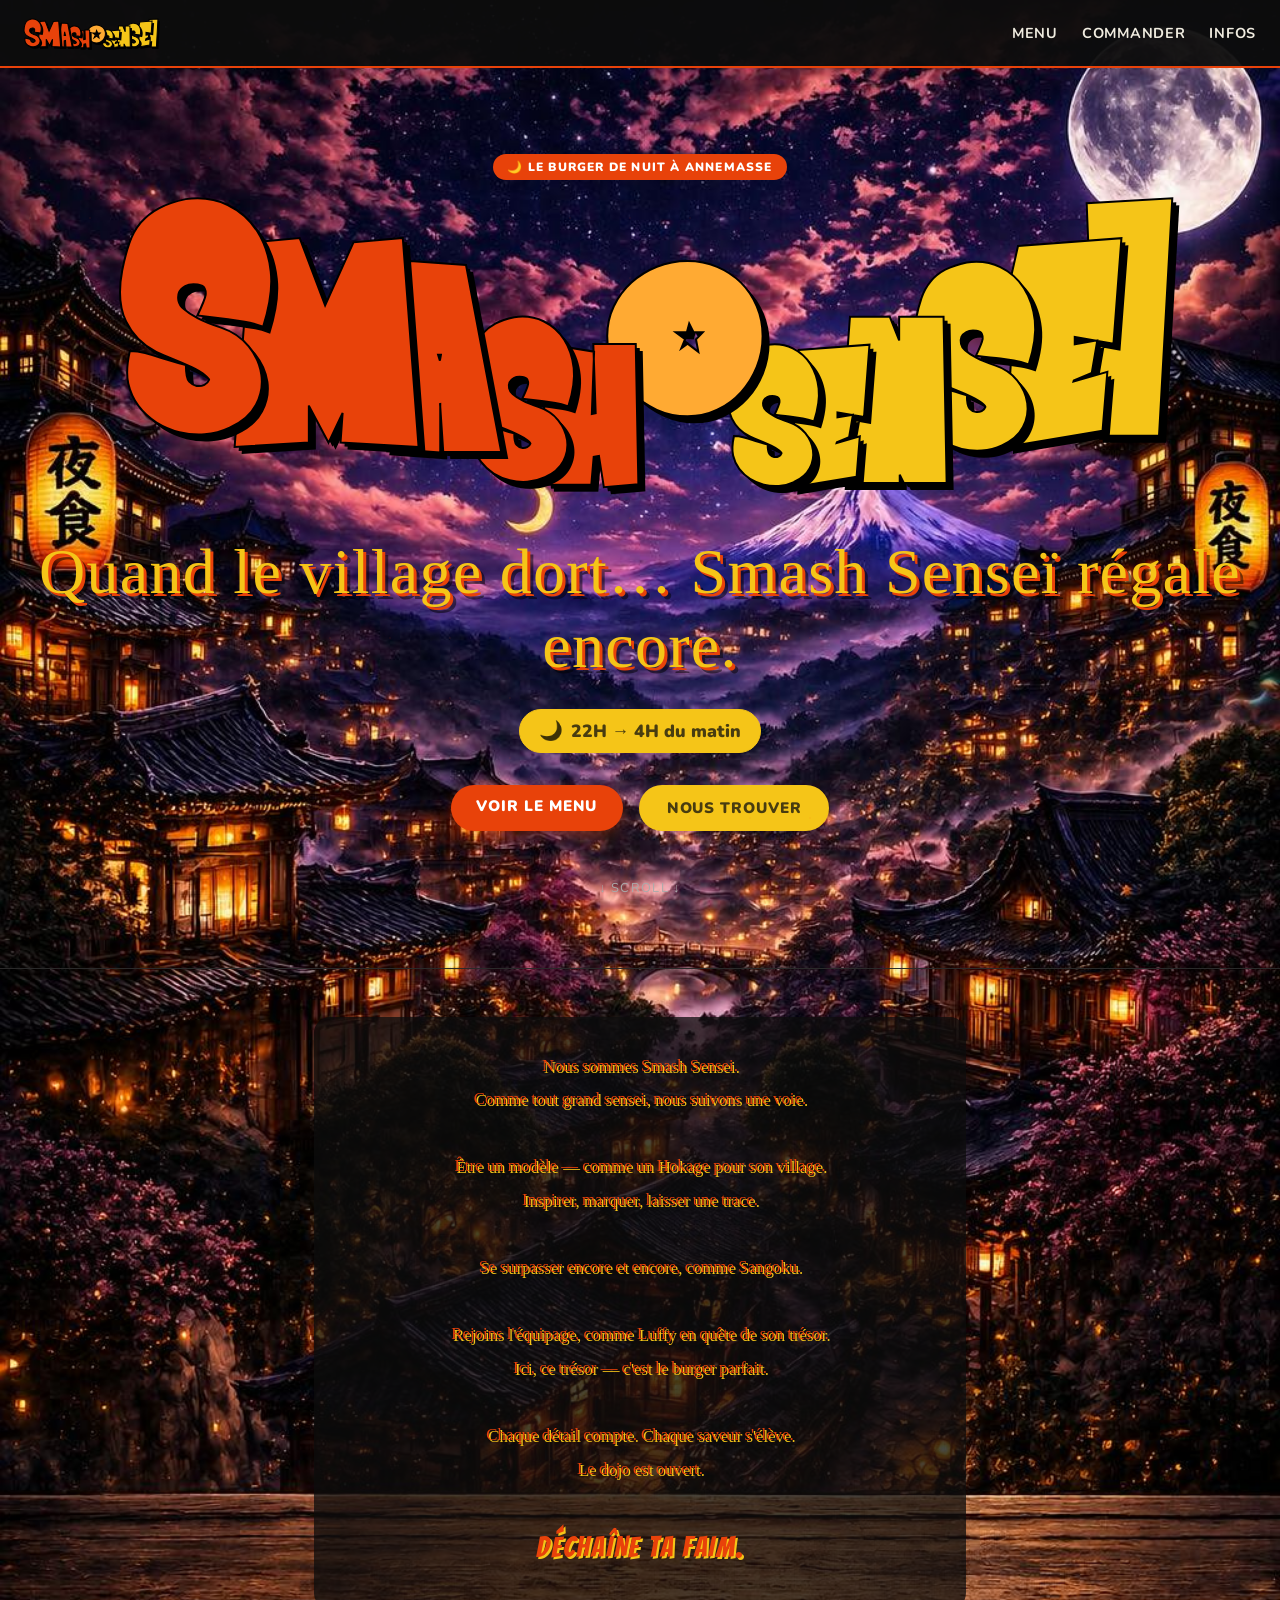
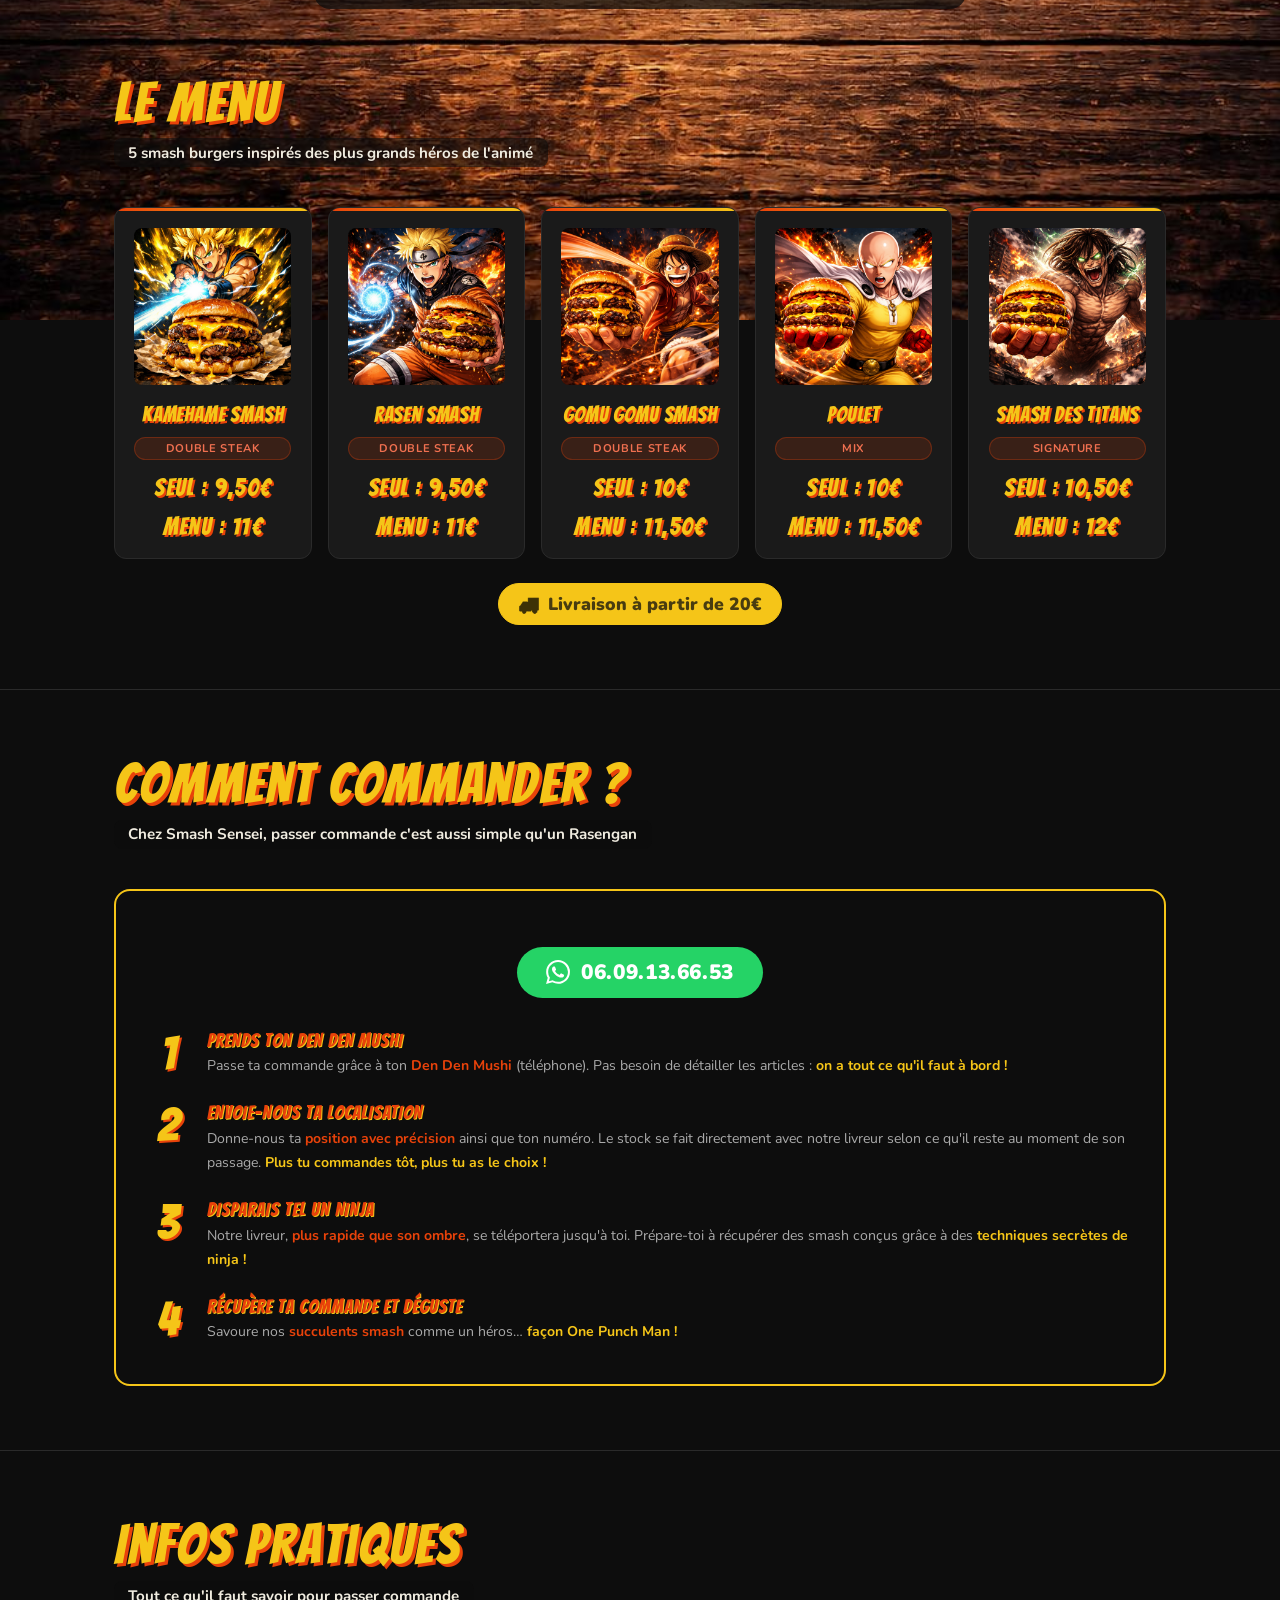
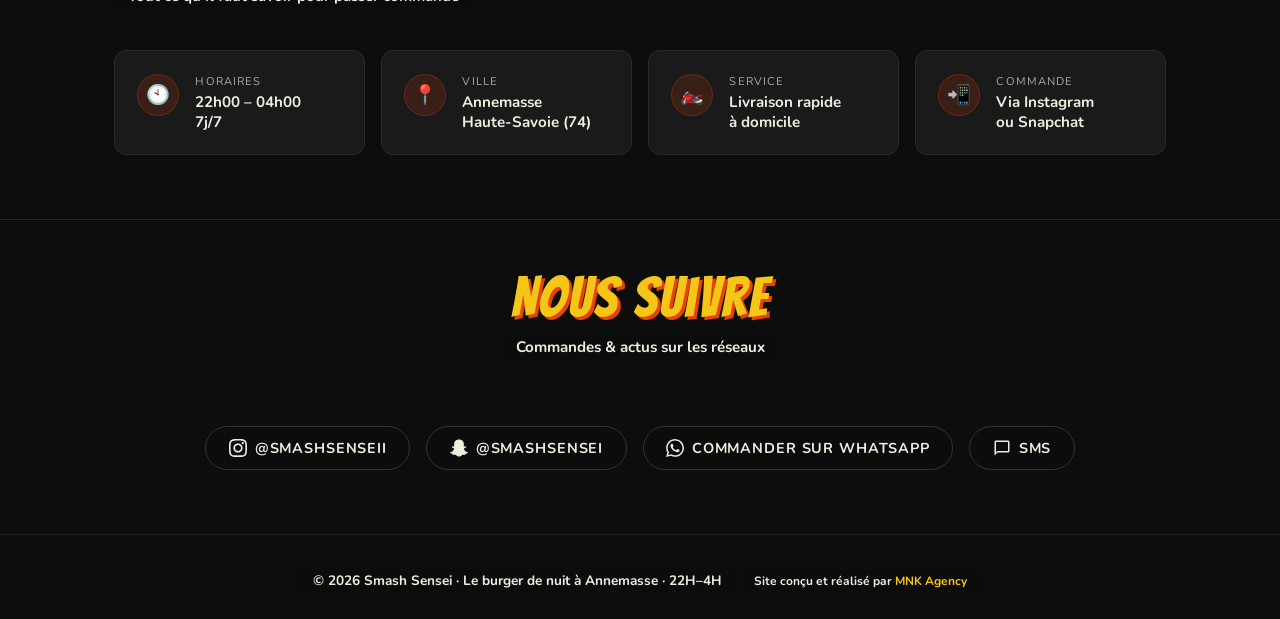
==== commit 9ff250f4: "modif 14/05/2026" ====
--- a/index.html
+++ b/index.html
@@ -103,7 +103,7 @@
       <div class="burger-card" onclick="openModal('rasen')">
         <img src="assets/rasengan-smash.png" alt="Rasen Smash">
         <div class="burger-name">Rasen Smash</div>
-        <div class="burger-tag">Signature</div>
+        <div class="burger-tag">Double steak</div>
         <div class="burger-price">Seul : 9,50€</div>
         <div class="burger-price">Menu : 11€</div>
       </div>
@@ -111,14 +111,14 @@
       <div class="burger-card" onclick="openModal('gomu')">
         <img src="assets/gomu-smash.png" alt="Gomu Smash">
         <div class="burger-name">Gomu Gomu Smash</div>
-        <div class="burger-tag">Poulet</div>
+        <div class="burger-tag">Double steak</div>
         <div class="burger-price">Seul : 10€</div>
         <div class="burger-price">Menu : 11,50€</div>
       </div>
 
       <div class="burger-card" onclick="openModal('onepunch')">
         <img src="assets/onepunch-smash.png" alt="OnePunch Smash">
-        <div class="burger-name">One Punch Smash</div>
+        <div class="burger-name">Poulet</div>
         <div class="burger-tag">Mix</div>
         <div class="burger-price">Seul : 10€</div>
         <div class="burger-price">Menu : 11,50€</div>
@@ -127,7 +127,7 @@
       <div class="burger-card" onclick="openModal('titans')">
         <img src="assets/eren-smash.png" alt="Eren Smash">
         <div class="burger-name">Smash des Titans</div>
-        <div class="burger-tag">Classique</div>
+        <div class="burger-tag">Signature</div>
         <div class="burger-price">Seul : 10,50€</div>
         <div class="burger-price">Menu : 12€</div>
       </div>
@@ -161,9 +161,9 @@
 
     <div class="commander-box">
       <div class="commander-cta">
-        <a href="https://wa.me/33782108206" target="_blank" class="whatsapp-cta">
+        <a href="https://wa.me/33609136653" target="_blank" class="whatsapp-cta">
           <svg viewBox="0 0 24 24" xmlns="http://www.w3.org/2000/svg"><path d="M17.472 14.382c-.297-.149-1.758-.867-2.03-.967-.273-.099-.471-.148-.67.15-.197.297-.767.966-.94 1.164-.173.199-.347.223-.644.075-.297-.15-1.255-.463-2.39-1.475-.883-.788-1.48-1.761-1.653-2.059-.173-.297-.018-.458.13-.606.134-.133.298-.347.446-.52.149-.174.198-.298.298-.497.099-.198.05-.371-.025-.52-.075-.149-.669-1.612-.916-2.207-.242-.579-.487-.5-.669-.51-.173-.008-.371-.01-.57-.01-.198 0-.52.074-.792.372-.272.297-1.04 1.016-1.04 2.479 0 1.462 1.065 2.875 1.213 3.074.149.198 2.096 3.2 5.077 4.487.709.306 1.262.489 1.694.625.712.227 1.36.195 1.871.118.571-.085 1.758-.719 2.006-1.413.248-.694.248-1.289.173-1.413-.074-.124-.272-.198-.57-.347m-5.421 7.403h-.004a9.87 9.87 0 01-5.031-1.378l-.361-.214-3.741.982.998-3.648-.235-.374a9.86 9.86 0 01-1.51-5.26c.001-5.45 4.436-9.884 9.888-9.884 2.64 0 5.122 1.03 6.988 2.898a9.825 9.825 0 012.893 6.994c-.003 5.45-4.437 9.884-9.885 9.884m8.413-18.297A11.815 11.815 0 0012.05 0C5.495 0 .16 5.335.157 11.892c0 2.096.547 4.142 1.588 5.945L.057 24l6.305-1.654a11.882 11.882 0 005.683 1.448h.005c6.554 0 11.89-5.335 11.893-11.893a11.821 11.821 0 00-3.48-8.413z"/></svg>
-          07.82.10.82.06
+          06.09.13.66.53
         </a>
       </div>
 
--- a/style.css
+++ b/style.css
@@ -327,8 +327,9 @@
 }
 
 .burger-tag {
-  display: inline-block;
+  display: block;
   margin-top: .7rem;
+  text-align: center;
   background: rgba(232, 66, 10, .15);
   border: 1px solid rgba(232, 66, 10, .3);
   color: #f07050;
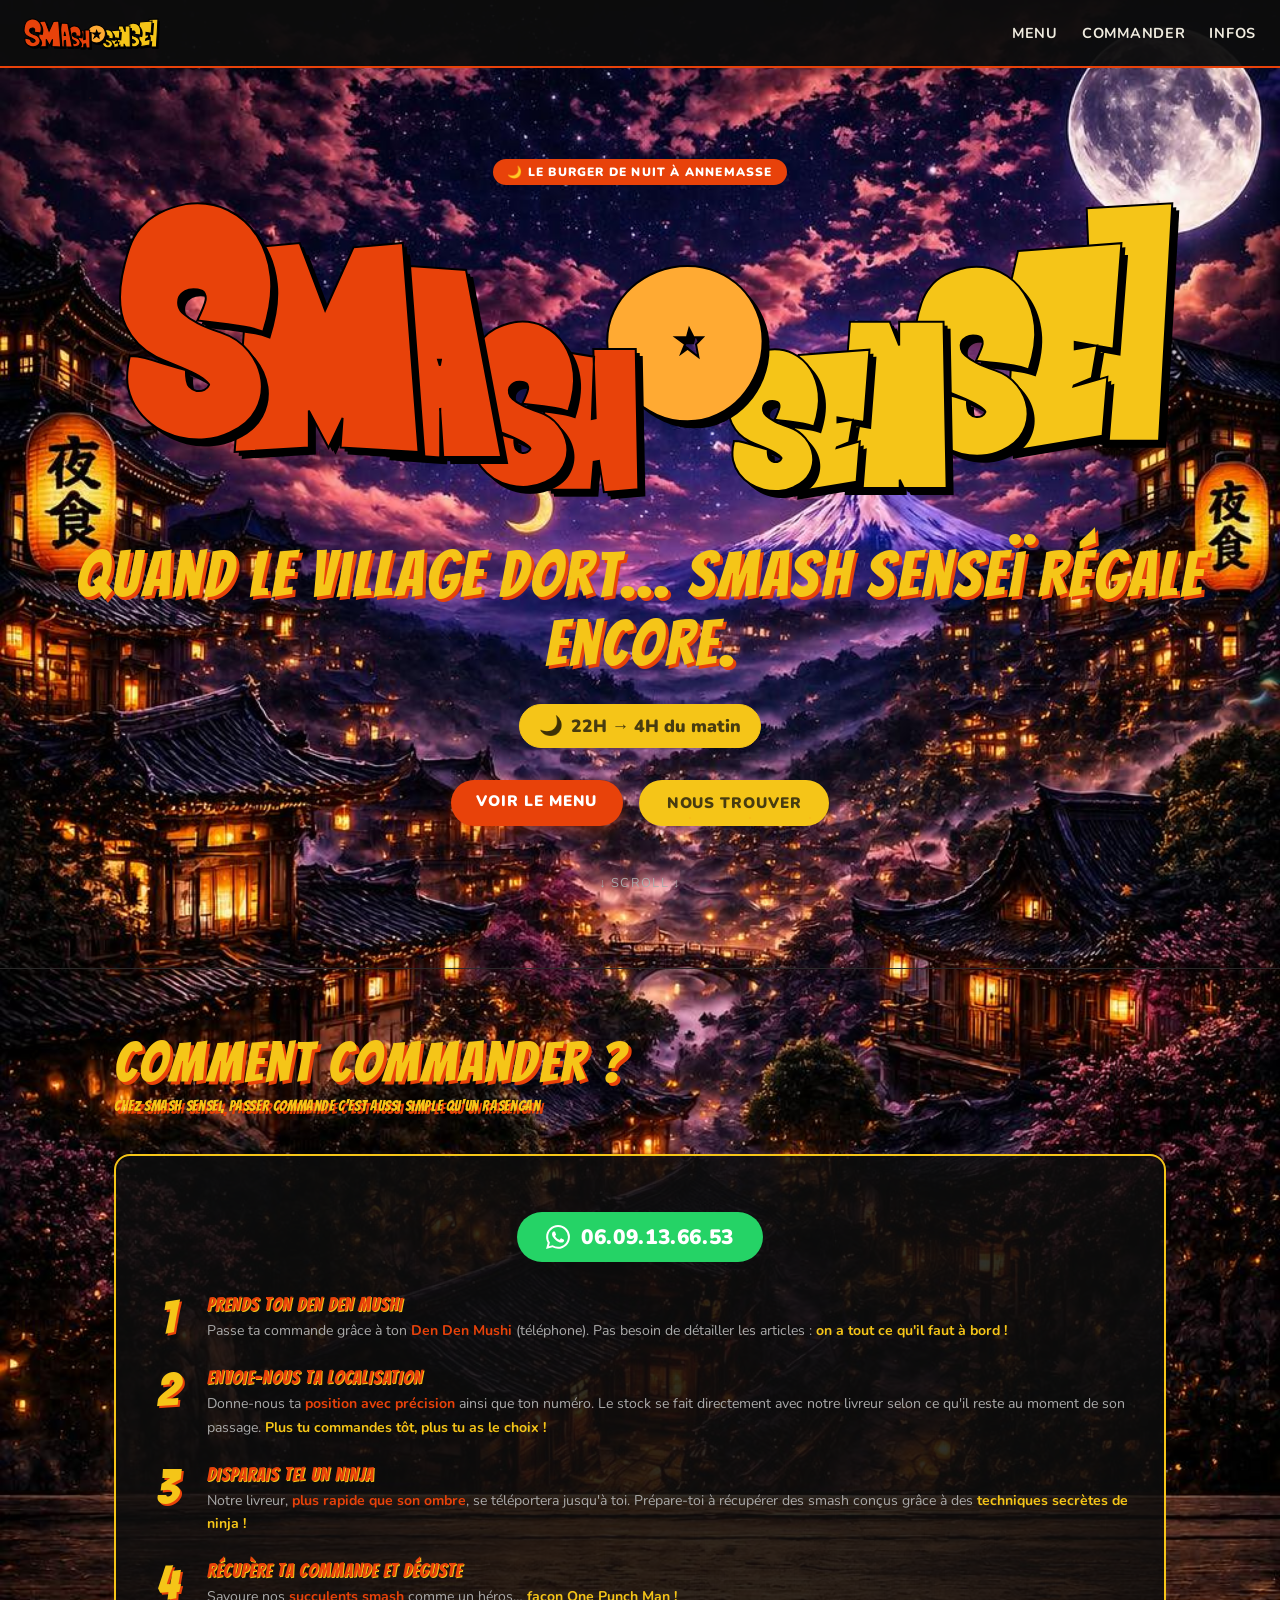
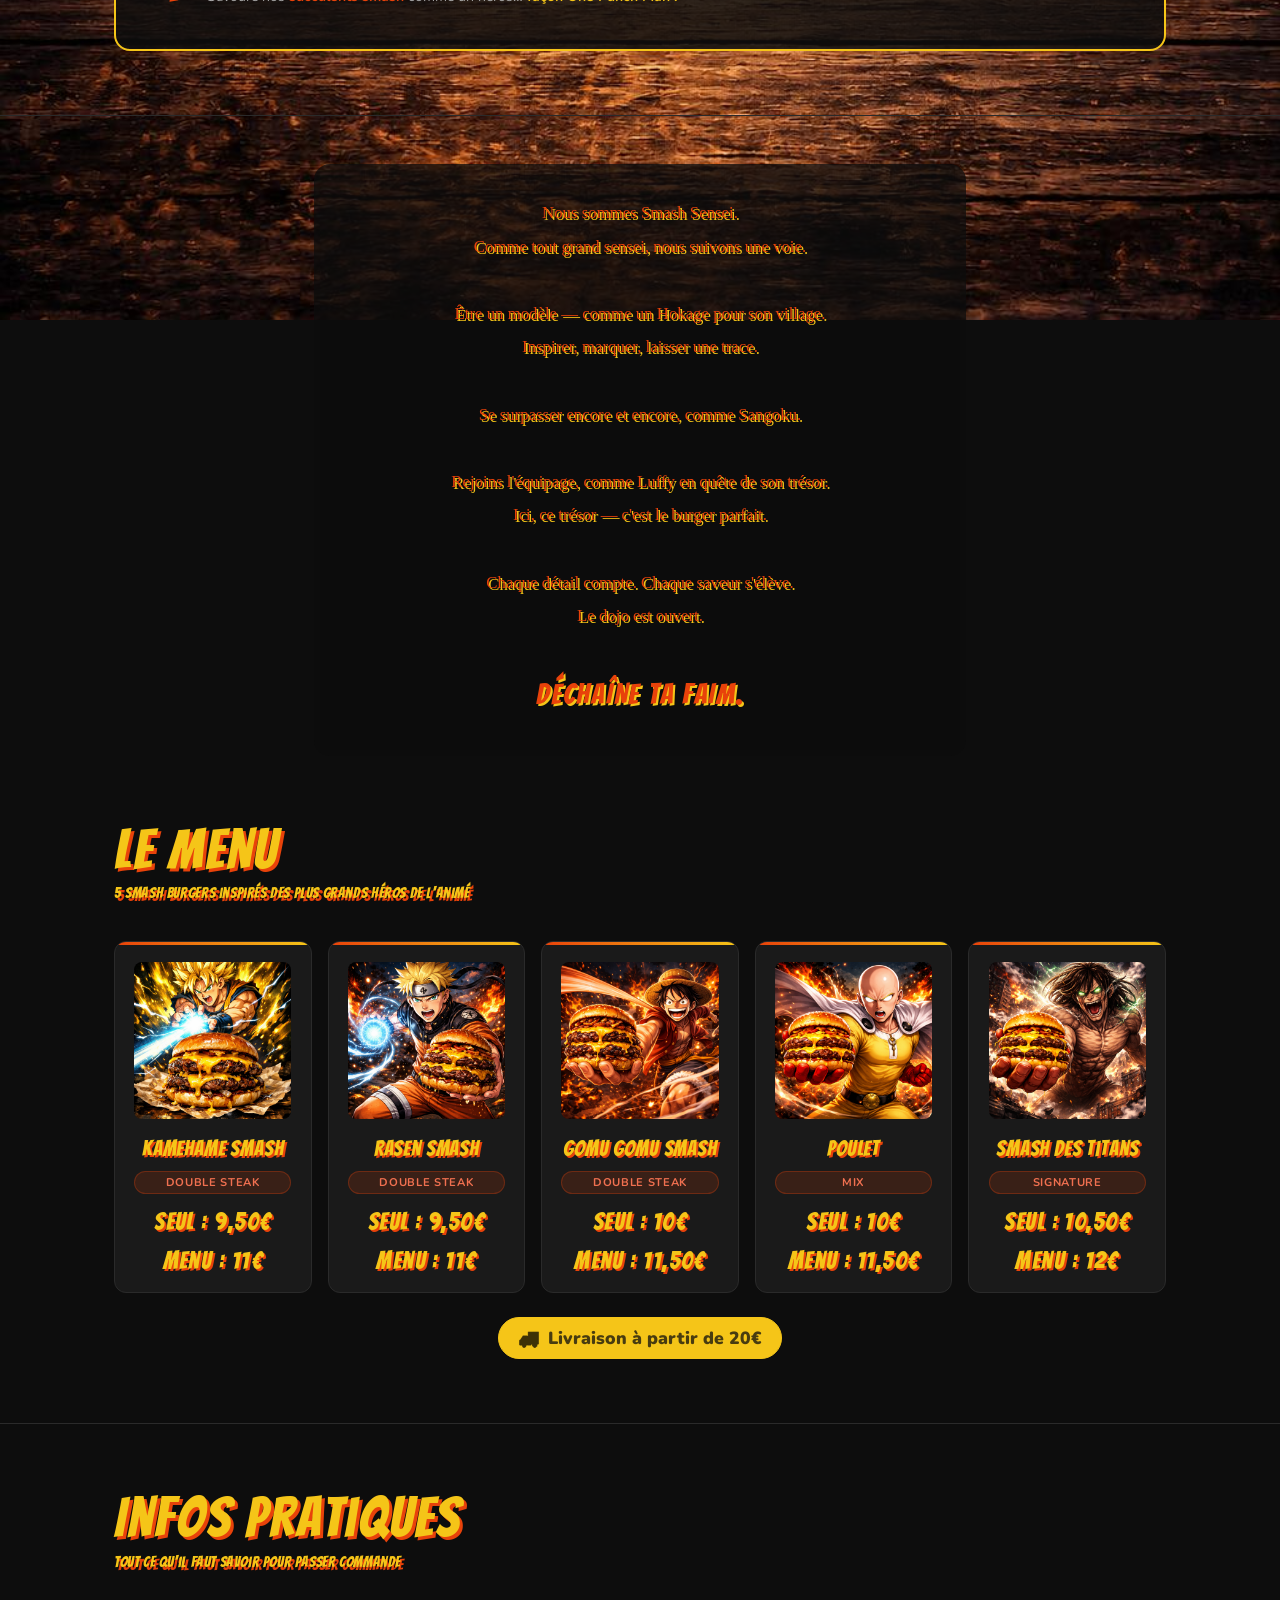
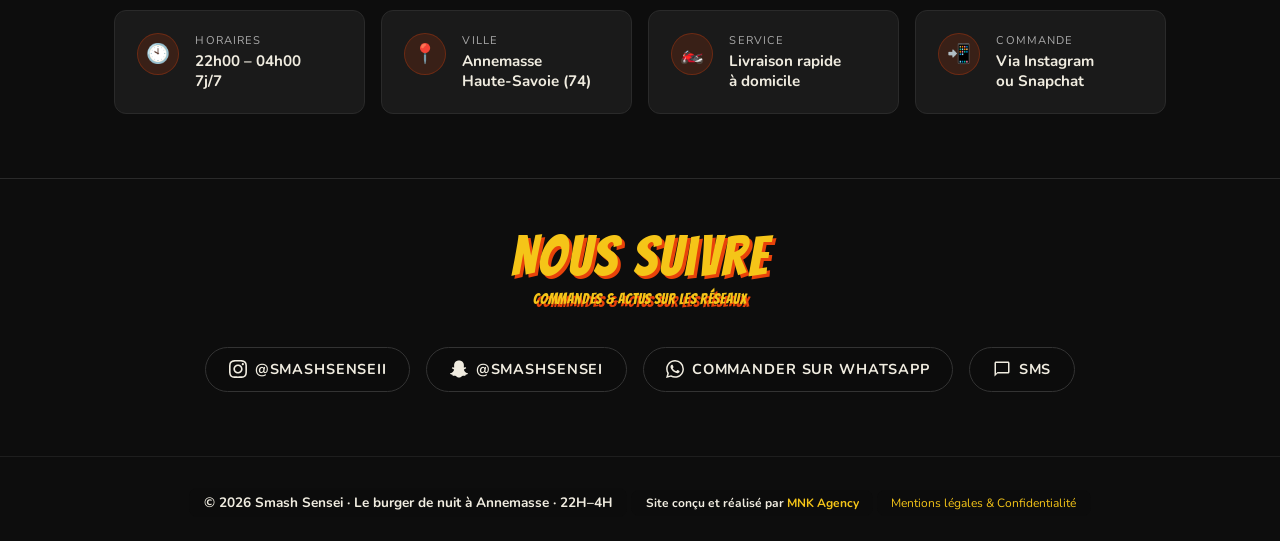
==== commit 9d4cff2d: "14/05/2026" ====
--- a/index.html
+++ b/index.html
@@ -68,6 +68,57 @@
 
   <hr class="divider">
 
+  <!-- COMMANDER -->
+  <section id="commander">
+    <div class="section-title">Comment commander ?</div>
+    <p class="section-subtitle">Chez Smash Sensei, passer commande c'est aussi simple qu'un Rasengan</p>
+
+    <div class="commander-box">
+      <div class="commander-cta">
+        <a href="https://wa.me/33609136653" target="_blank" class="whatsapp-cta">
+          <svg viewBox="0 0 24 24" xmlns="http://www.w3.org/2000/svg"><path d="M17.472 14.382c-.297-.149-1.758-.867-2.03-.967-.273-.099-.471-.148-.67.15-.197.297-.767.966-.94 1.164-.173.199-.347.223-.644.075-.297-.15-1.255-.463-2.39-1.475-.883-.788-1.48-1.761-1.653-2.059-.173-.297-.018-.458.13-.606.134-.133.298-.347.446-.52.149-.174.198-.298.298-.497.099-.198.05-.371-.025-.52-.075-.149-.669-1.612-.916-2.207-.242-.579-.487-.5-.669-.51-.173-.008-.371-.01-.57-.01-.198 0-.52.074-.792.372-.272.297-1.04 1.016-1.04 2.479 0 1.462 1.065 2.875 1.213 3.074.149.198 2.096 3.2 5.077 4.487.709.306 1.262.489 1.694.625.712.227 1.36.195 1.871.118.571-.085 1.758-.719 2.006-1.413.248-.694.248-1.289.173-1.413-.074-.124-.272-.198-.57-.347m-5.421 7.403h-.004a9.87 9.87 0 01-5.031-1.378l-.361-.214-3.741.982.998-3.648-.235-.374a9.86 9.86 0 01-1.51-5.26c.001-5.45 4.436-9.884 9.888-9.884 2.64 0 5.122 1.03 6.988 2.898a9.825 9.825 0 012.893 6.994c-.003 5.45-4.437 9.884-9.885 9.884m8.413-18.297A11.815 11.815 0 0012.05 0C5.495 0 .16 5.335.157 11.892c0 2.096.547 4.142 1.588 5.945L.057 24l6.305-1.654a11.882 11.882 0 005.683 1.448h.005c6.554 0 11.89-5.335 11.893-11.893a11.821 11.821 0 00-3.48-8.413z"/></svg>
+          06.09.13.66.53
+        </a>
+      </div>
+
+      <div class="steps">
+        <div class="step">
+          <div class="step-num">1</div>
+          <div>
+            <div class="step-title">PRENDS TON DEN DEN MUSHI</div>
+            <p class="step-text">Passe ta commande grâce à ton <strong>Den Den Mushi</strong> (téléphone). Pas besoin de détailler les articles : <em>on a tout ce qu'il faut à bord !</em></p>
+          </div>
+        </div>
+
+        <div class="step">
+          <div class="step-num">2</div>
+          <div>
+            <div class="step-title">ENVOIE-NOUS TA LOCALISATION</div>
+            <p class="step-text">Donne-nous ta <strong>position avec précision</strong> ainsi que ton numéro. Le stock se fait directement avec notre livreur selon ce qu'il reste au moment de son passage. <em>Plus tu commandes tôt, plus tu as le choix !</em></p>
+          </div>
+        </div>
+
+        <div class="step">
+          <div class="step-num">3</div>
+          <div>
+            <div class="step-title">DISPARAIS TEL UN NINJA</div>
+            <p class="step-text">Notre livreur, <strong>plus rapide que son ombre</strong>, se téléportera jusqu'à toi. Prépare-toi à récupérer des smash conçus grâce à des <em>techniques secrètes de ninja !</em></p>
+          </div>
+        </div>
+
+        <div class="step">
+          <div class="step-num">4</div>
+          <div>
+            <div class="step-title">RÉCUPÈRE TA COMMANDE ET DÉGUSTE</div>
+            <p class="step-text">Savoure nos <strong>succulents smash</strong> comme un héros… <em>façon One Punch Man !</em></p>
+          </div>
+        </div>
+      </div>
+    </div>
+  </section>
+
+  <hr class="divider">
+
   <!-- PRÉAMBULE -->
   <section class="preambule">
     <div class="preambule-inner">
@@ -154,57 +205,6 @@
 
   <hr class="divider">
 
-  <!-- COMMANDER -->
-  <section id="commander">
-    <div class="section-title">Comment commander ?</div>
-    <p class="section-subtitle">Chez Smash Sensei, passer commande c'est aussi simple qu'un Rasengan</p>
-
-    <div class="commander-box">
-      <div class="commander-cta">
-        <a href="https://wa.me/33609136653" target="_blank" class="whatsapp-cta">
-          <svg viewBox="0 0 24 24" xmlns="http://www.w3.org/2000/svg"><path d="M17.472 14.382c-.297-.149-1.758-.867-2.03-.967-.273-.099-.471-.148-.67.15-.197.297-.767.966-.94 1.164-.173.199-.347.223-.644.075-.297-.15-1.255-.463-2.39-1.475-.883-.788-1.48-1.761-1.653-2.059-.173-.297-.018-.458.13-.606.134-.133.298-.347.446-.52.149-.174.198-.298.298-.497.099-.198.05-.371-.025-.52-.075-.149-.669-1.612-.916-2.207-.242-.579-.487-.5-.669-.51-.173-.008-.371-.01-.57-.01-.198 0-.52.074-.792.372-.272.297-1.04 1.016-1.04 2.479 0 1.462 1.065 2.875 1.213 3.074.149.198 2.096 3.2 5.077 4.487.709.306 1.262.489 1.694.625.712.227 1.36.195 1.871.118.571-.085 1.758-.719 2.006-1.413.248-.694.248-1.289.173-1.413-.074-.124-.272-.198-.57-.347m-5.421 7.403h-.004a9.87 9.87 0 01-5.031-1.378l-.361-.214-3.741.982.998-3.648-.235-.374a9.86 9.86 0 01-1.51-5.26c.001-5.45 4.436-9.884 9.888-9.884 2.64 0 5.122 1.03 6.988 2.898a9.825 9.825 0 012.893 6.994c-.003 5.45-4.437 9.884-9.885 9.884m8.413-18.297A11.815 11.815 0 0012.05 0C5.495 0 .16 5.335.157 11.892c0 2.096.547 4.142 1.588 5.945L.057 24l6.305-1.654a11.882 11.882 0 005.683 1.448h.005c6.554 0 11.89-5.335 11.893-11.893a11.821 11.821 0 00-3.48-8.413z"/></svg>
-          06.09.13.66.53
-        </a>
-      </div>
-
-      <div class="steps">
-        <div class="step">
-          <div class="step-num">1</div>
-          <div>
-            <div class="step-title">PRENDS TON DEN DEN MUSHI</div>
-            <p class="step-text">Passe ta commande grâce à ton <strong>Den Den Mushi</strong> (téléphone). Pas besoin de détailler les articles : <em>on a tout ce qu'il faut à bord !</em></p>
-          </div>
-        </div>
-
-        <div class="step">
-          <div class="step-num">2</div>
-          <div>
-            <div class="step-title">ENVOIE-NOUS TA LOCALISATION</div>
-            <p class="step-text">Donne-nous ta <strong>position avec précision</strong> ainsi que ton numéro. Le stock se fait directement avec notre livreur selon ce qu'il reste au moment de son passage. <em>Plus tu commandes tôt, plus tu as le choix !</em></p>
-          </div>
-        </div>
-
-        <div class="step">
-          <div class="step-num">3</div>
-          <div>
-            <div class="step-title">DISPARAIS TEL UN NINJA</div>
-            <p class="step-text">Notre livreur, <strong>plus rapide que son ombre</strong>, se téléportera jusqu'à toi. Prépare-toi à récupérer des smash conçus grâce à des <em>techniques secrètes de ninja !</em></p>
-          </div>
-        </div>
-
-        <div class="step">
-          <div class="step-num">4</div>
-          <div>
-            <div class="step-title">RÉCUPÈRE TA COMMANDE ET DÉGUSTE</div>
-            <p class="step-text">Savoure nos <strong>succulents smash</strong> comme un héros… <em>façon One Punch Man !</em></p>
-          </div>
-        </div>
-      </div>
-    </div>
-  </section>
-
-  <hr class="divider">
-
   <!-- INFOS PRATIQUES -->
   <section id="infos">
     <div class="section-title">Infos Pratiques</div>
@@ -281,7 +281,38 @@
     <p class="footer-credit">
       Site conçu et réalisé par <strong><a href="https://www.mnkagency.com/" target="_blank">MNK Agency</a></strong>
     </p>
+    <p class="footer-credit">
+      <button class="legal-btn" onclick="openLegal()">Mentions légales &amp; Confidentialité</button>
+    </p>
   </footer>
+
+  <!-- MODAL MENTIONS LÉGALES -->
+  <div class="modal-overlay" id="legal-overlay" onclick="closeLegalOnBg(event)">
+    <div class="modal legal-modal">
+      <button class="modal-close" onclick="closeLegal()">✕</button>
+
+      <div class="legal-title">Mentions Légales &amp; Confidentialité</div>
+
+      <div class="legal-block">
+        <div class="legal-block-title">Mentions légales</div>
+        <p><span class="legal-label">Nom du site :</span> Smash Sensei</p>
+        <p><span class="legal-label">Directeur de publication :</span> Hilal Najim</p>
+        <p><span class="legal-label">SIRET :</span> En cours d'immatriculation</p>
+        <p><span class="legal-label">Adresse :</span> En cours d'immatriculation</p>
+        <p><span class="legal-label">Contact :</span> <a href="mailto:contact@mnk-agency.com">contact@mnk-agency.com</a></p>
+        <div class="legal-block-title legal-block-title--second">Hébergeur</div>
+        <p><span class="legal-label">Société :</span> Hostinger International Ltd.</p>
+        <p><span class="legal-label">Adresse :</span> 61 Lordou Vironos Street, 6023 Larnaca, Chypre</p>
+      </div>
+
+      <div class="legal-block">
+        <div class="legal-block-title">Politique de confidentialité</div>
+        <p>Ce site ne collecte <strong>aucune donnée personnelle</strong>. Aucun formulaire, aucun cookie de tracking, aucun outil d'analytics n'est utilisé.</p>
+        <p>Les liens vers Instagram, Snapchat et WhatsApp redirigent vers des plateformes tierces soumises à leurs propres politiques de confidentialité.</p>
+        <p>Conformément au <strong>RGPD</strong>, vous disposez d'un droit d'accès, de rectification et de suppression de vos données en contactant : <a href="mailto:contact@mnk-agency.com">contact@mnk-agency.com</a></p>
+      </div>
+    </div>
+  </div>
 
   <script>
     document.getElementById('year').textContent = new Date().getFullYear()
@@ -331,8 +362,20 @@
     }
 
     document.addEventListener('keydown', e => {
-      if (e.key === 'Escape') closeModal()
+      if (e.key === 'Escape') { closeModal(); closeLegal() }
     })
+
+    function openLegal() {
+      document.getElementById('legal-overlay').classList.add('active')
+    }
+
+    function closeLegal() {
+      document.getElementById('legal-overlay').classList.remove('active')
+    }
+
+    function closeLegalOnBg(e) {
+      if (e.target.id === 'legal-overlay') closeLegal()
+    }
   </script>
 
 </body>
--- a/style.css
+++ b/style.css
@@ -122,12 +122,12 @@
 @media (max-width: 480px) { .hero h1 { zoom: .32; } }
 
 .hero-sub {
-  font-family: 'Permanent Marker', cursive;
+  font-family: 'Bangers', cursive;
   font-size: clamp(1.6rem, 5vw, 4rem);
-  color: var(--gold);
+  letter-spacing: .04em;
+  color: var(--gold);
+  text-shadow: 3px 3px 0 var(--fire);
   margin: 1.2rem 0 .6rem;
-  text-shadow: 3px 3px 0 var(--fire), 6px 6px 0 rgba(0, 0, 0, .5);
-  letter-spacing: .02em;
 }
 
 .hero-hours {
@@ -225,14 +225,12 @@
 }
 
 .section-subtitle {
-  color: var(--text);
+  font-family: 'Bangers', cursive;
   font-size: .95rem;
-  font-weight: 700;
+  letter-spacing: .04em;
+  color: var(--gold);
+  text-shadow: 3px 3px 0 var(--fire);
   margin-bottom: 2.5rem;
-  display: inline-block;
-  background: rgba(13, 13, 13, .6);
-  padding: .3rem .9rem;
-  border-radius: .5rem;
 }
 
 hr.divider {
@@ -667,6 +665,85 @@
   text-decoration: none;
 }
 
+/* --- Mentions légales --- */
+.legal-btn {
+  background: none;
+  border: none;
+  padding: 0;
+  font-family: inherit;
+  font-size: inherit;
+  color: var(--gold);
+  cursor: pointer;
+  text-decoration: none;
+}
+
+.legal-btn:hover {
+  text-decoration: underline;
+}
+
+.legal-modal {
+  max-width: 600px;
+  max-height: 85vh;
+  overflow-y: auto;
+  scrollbar-width: thin;
+  scrollbar-color: var(--fire) transparent;
+}
+
+.legal-title {
+  font-family: 'Bangers', cursive;
+  font-size: 1.8rem;
+  letter-spacing: .04em;
+  color: var(--gold);
+  text-shadow: 2px 2px 0 var(--fire);
+  margin-bottom: 1.5rem;
+  padding-right: 2rem;
+}
+
+.legal-block {
+  margin-bottom: 1.5rem;
+  padding-bottom: 1.5rem;
+  border-bottom: 1px solid #2a2a2a;
+}
+
+.legal-block:last-child {
+  border-bottom: none;
+  margin-bottom: 0;
+  padding-bottom: 0;
+}
+
+.legal-block-title {
+  font-family: 'Bangers', cursive;
+  font-size: 1.1rem;
+  letter-spacing: .04em;
+  color: var(--fire);
+  margin-bottom: .8rem;
+}
+
+.legal-block-title--second {
+  margin-top: 1rem;
+}
+
+.legal-block p {
+  font-size: .85rem;
+  color: var(--text);
+  margin-bottom: .4rem;
+  line-height: 1.6;
+}
+
+.legal-label {
+  color: var(--muted);
+  font-weight: 700;
+}
+
+.legal-block a {
+  color: var(--gold);
+  text-decoration: none;
+}
+
+.legal-block a:hover {
+  text-decoration: underline;
+}
+
 /* --- Responsive global --- */
 @media (max-width: 600px) {
   .nav-links { display: none; }
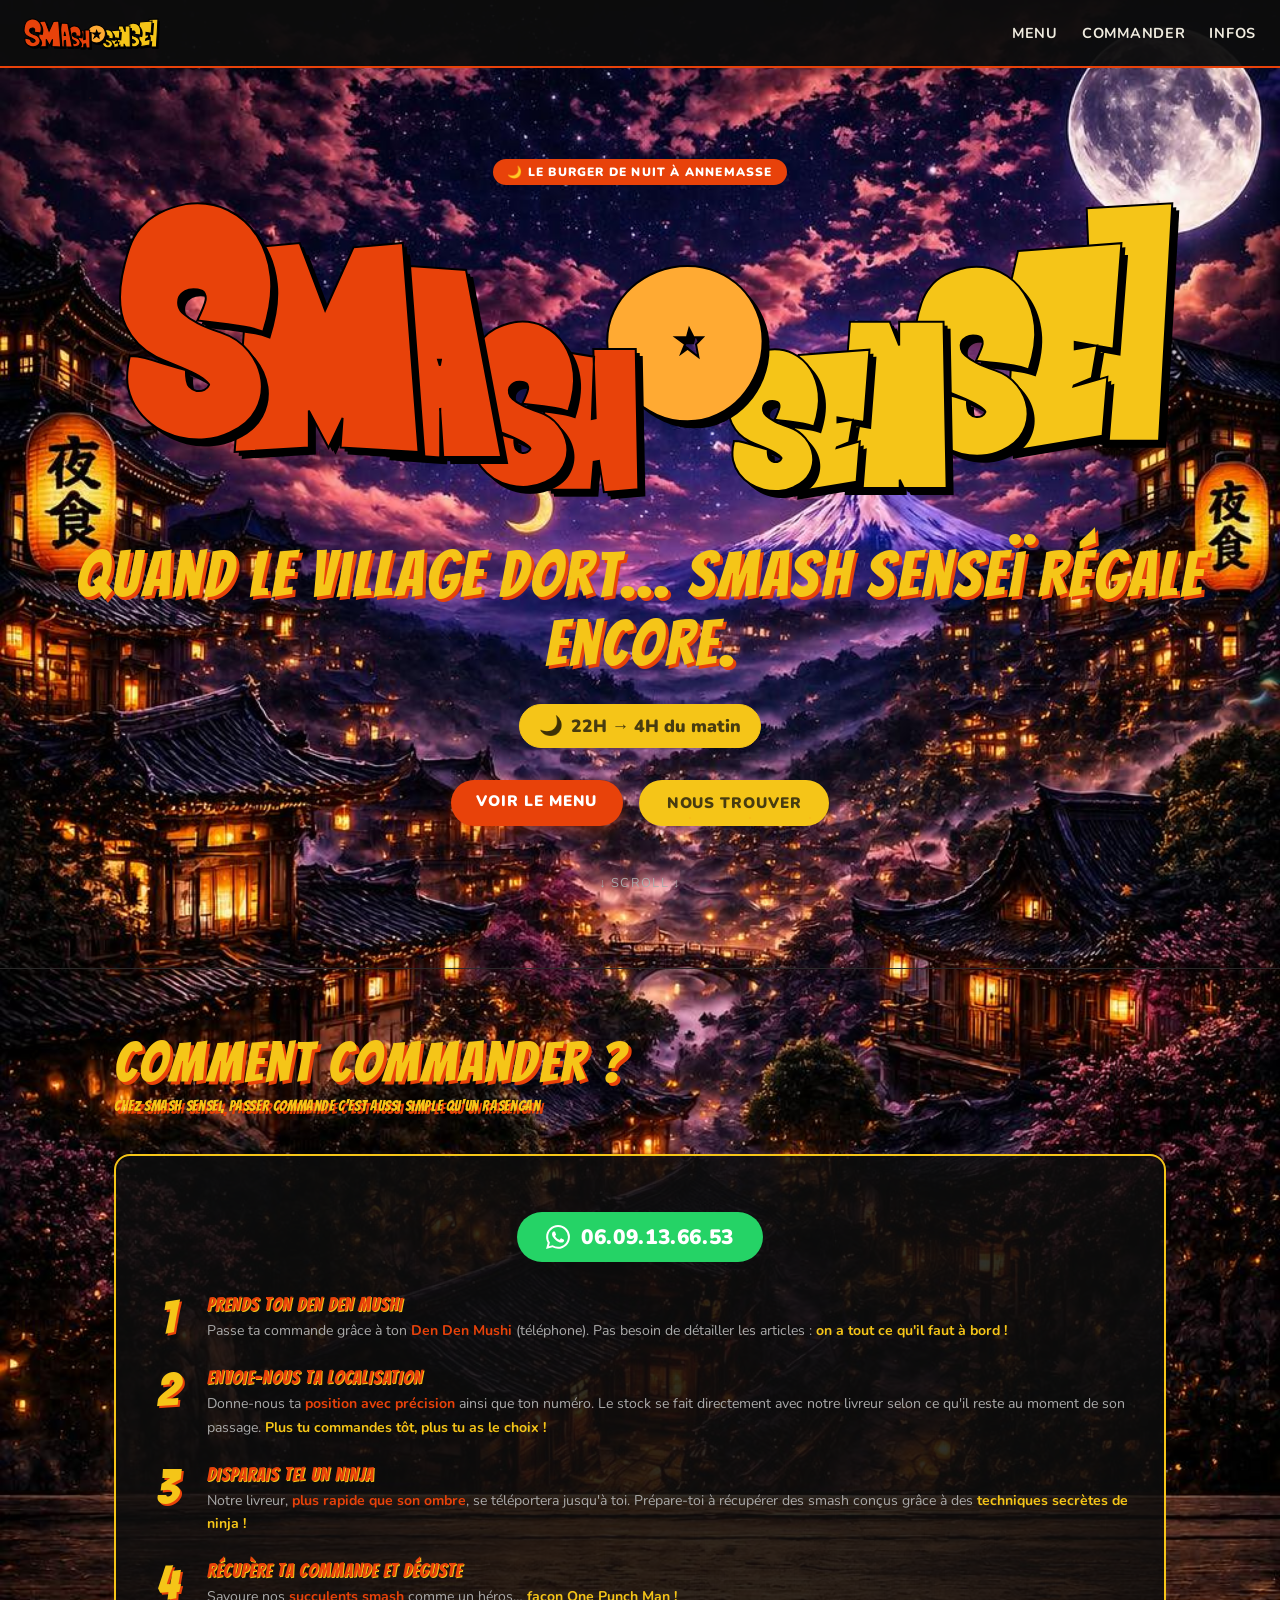
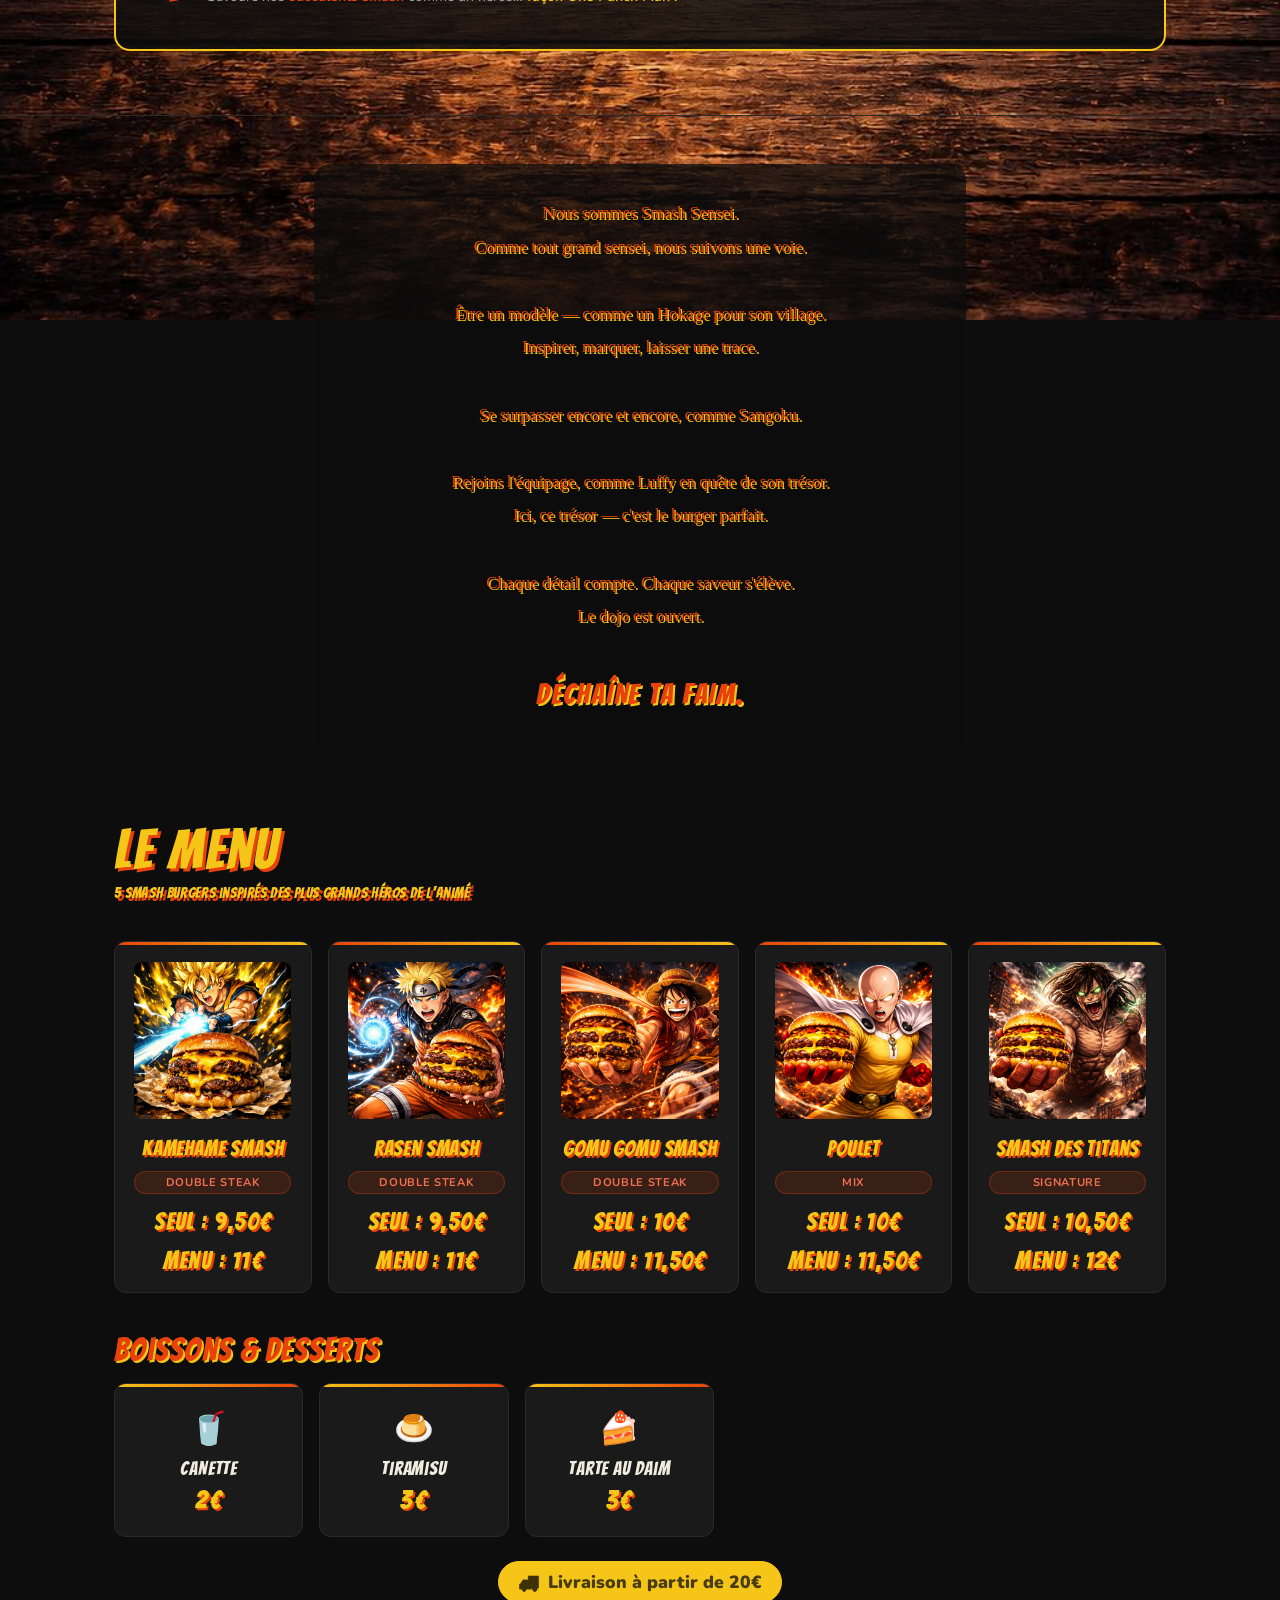
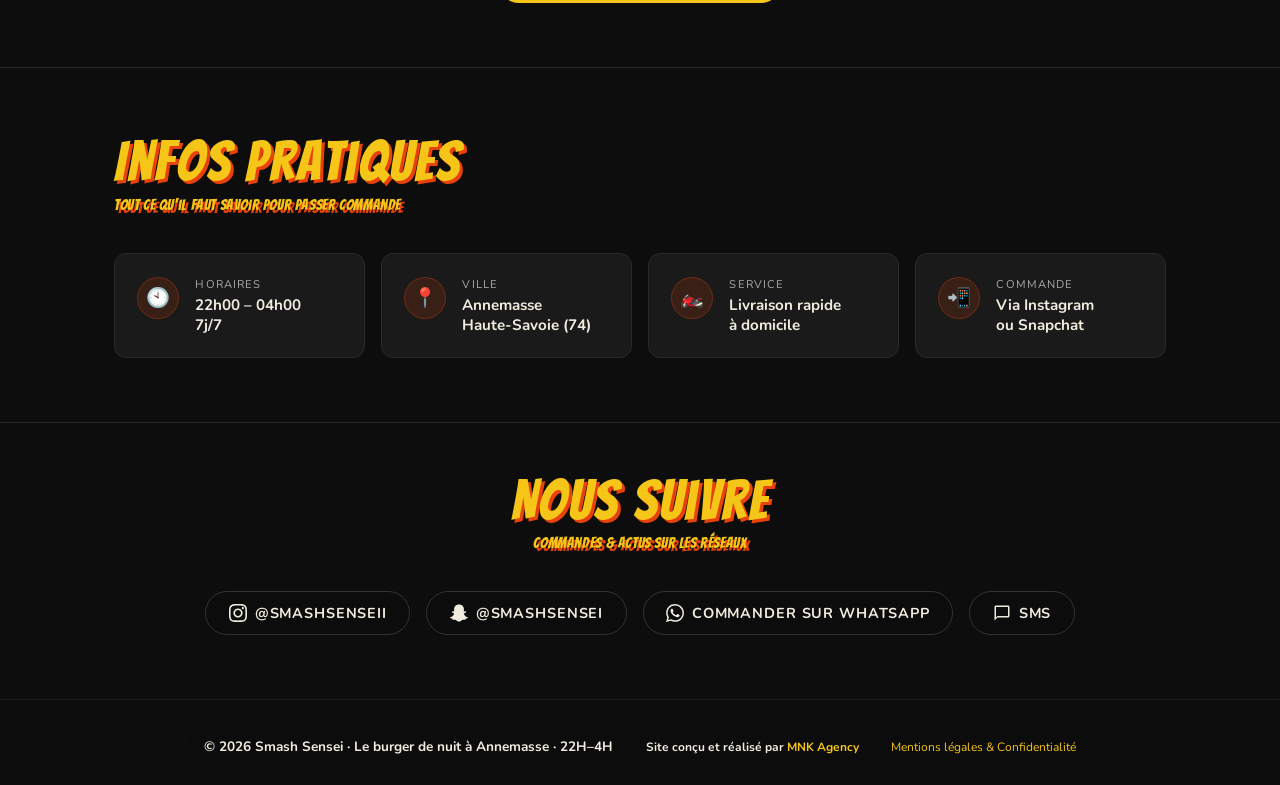
==== commit 9a4e0be0: "15/05/2026" ====
--- a/index.html
+++ b/index.html
@@ -11,18 +11,18 @@
   <!-- NAV -->
   <nav>
     <div class="nav-logo">
-      <span style="position:relative;z-index:12;font-size:2.5rem;color:var(--fire);-webkit-text-stroke:1px #000;text-shadow:2px 2px 0 #000">S</span>
-      <span style="position:relative;z-index:11;margin-left:-.2rem;font-size:2.3rem;color:var(--fire);-webkit-text-stroke:1px #000;text-shadow:2px 2px 0 #000">M</span>
-      <span style="position:relative;z-index:10;margin-left:-.2rem;font-size:2.1rem;color:var(--fire);-webkit-text-stroke:1px #000;text-shadow:2px 2px 0 #000">A</span>
-      <span style="position:relative;z-index:9;margin-left:-.2rem;font-size:1.9rem;color:var(--fire);-webkit-text-stroke:1px #000;text-shadow:2px 2px 0 #000">S</span>
-      <span style="position:relative;z-index:8;margin-left:-.2rem;font-size:1.6rem;color:var(--fire);-webkit-text-stroke:1px #000;text-shadow:2px 2px 0 #000">H</span>
-      <span style="position:relative;z-index:7;margin-left:-.2rem;font-size:2.3rem;color:#FFAA33;-webkit-text-stroke:1px #000;text-shadow:2px 2px 0 #000">O</span>
-      <span style="position:relative;z-index:6;margin-left:-.2rem;font-size:1.6rem;color:var(--gold);-webkit-text-stroke:1px #000;text-shadow:2px 2px 0 #000">S</span>
-      <span style="position:relative;z-index:5;margin-left:-.2rem;font-size:1.6rem;color:var(--gold);-webkit-text-stroke:1px #000;text-shadow:2px 2px 0 #000">E</span>
-      <span style="position:relative;z-index:4;margin-left:-.2rem;font-size:1.9rem;color:var(--gold);-webkit-text-stroke:1px #000;text-shadow:2px 2px 0 #000">N</span>
-      <span style="position:relative;z-index:3;margin-left:-.2rem;font-size:2.1rem;color:var(--gold);-webkit-text-stroke:1px #000;text-shadow:2px 2px 0 #000">S</span>
-      <span style="position:relative;z-index:2;margin-left:-.2rem;font-size:2.3rem;color:var(--gold);-webkit-text-stroke:1px #000;text-shadow:2px 2px 0 #000">E</span>
-      <span style="position:relative;z-index:1;margin-left:-.2rem;font-size:2.5rem;color:var(--gold);-webkit-text-stroke:1px #000;text-shadow:2px 2px 0 #000">I</span>
+      <span class="logo-letter" style="--size:2.5rem;--z:12;--clr:var(--fire)">S</span>
+      <span class="logo-letter" style="--size:2.3rem;--z:11;--clr:var(--fire)">M</span>
+      <span class="logo-letter" style="--size:2.1rem;--z:10;--clr:var(--fire)">A</span>
+      <span class="logo-letter" style="--size:1.9rem;--z:9;--clr:var(--fire)">S</span>
+      <span class="logo-letter" style="--size:1.6rem;--z:8;--clr:var(--fire)">H</span>
+      <span class="logo-letter" style="--size:2.3rem;--z:7;--clr:var(--orange)">O</span>
+      <span class="logo-letter" style="--size:1.6rem;--z:6;--clr:var(--gold)">S</span>
+      <span class="logo-letter" style="--size:1.6rem;--z:5;--clr:var(--gold)">E</span>
+      <span class="logo-letter" style="--size:1.9rem;--z:4;--clr:var(--gold)">N</span>
+      <span class="logo-letter" style="--size:2.1rem;--z:3;--clr:var(--gold)">S</span>
+      <span class="logo-letter" style="--size:2.3rem;--z:2;--clr:var(--gold)">E</span>
+      <span class="logo-letter" style="--size:2.5rem;--z:1;--clr:var(--gold)">I</span>
     </div>
     <ul class="nav-links">
       <li><a href="#menu">Menu</a></li>
@@ -35,20 +35,19 @@
   <div class="hero">
     <div class="hero-badge">🌙 Le burger de nuit à Annemasse</div>
 
-    <!-- Effet accordéon : tailles décroissantes vers le centre, chevauchement avec margin-left négatif -->
     <h1>
-      <span style="position:relative;z-index:12;font-size:20rem;color:var(--fire);-webkit-text-stroke:2px #000;text-shadow:4px 4px 0 #000,7px 7px 0 #000">S</span>
-      <span style="position:relative;z-index:11;margin-left:-1.5rem;font-size:17.5rem;color:var(--fire);-webkit-text-stroke:2px #000;text-shadow:4px 4px 0 #000,7px 7px 0 #000">M</span>
-      <span style="position:relative;z-index:10;margin-left:-1.5rem;font-size:16rem;color:var(--fire);-webkit-text-stroke:2px #000;text-shadow:4px 4px 0 #000,7px 7px 0 #000">A</span>
-      <span style="position:relative;z-index:9;margin-left:-1.5rem;font-size:14rem;color:var(--fire);-webkit-text-stroke:2px #000;text-shadow:4px 4px 0 #000,7px 7px 0 #000">S</span>
-      <span style="position:relative;z-index:8;margin-left:-1.5rem;font-size:12rem;color:var(--fire);-webkit-text-stroke:2px #000;text-shadow:4px 4px 0 #000,7px 7px 0 #000">H</span>
-      <span style="position:relative;z-index:7;margin-left:-1.5rem;font-size:18rem;color:#FFAA33;-webkit-text-stroke:2px #000;text-shadow:4px 4px 0 #000,7px 7px 0 #000">O</span>
-      <span style="position:relative;z-index:6;margin-left:-1.5rem;font-size:12rem;color:var(--gold);-webkit-text-stroke:2px #000;text-shadow:4px 4px 0 #000,7px 7px 0 #000">S</span>
-      <span style="position:relative;z-index:5;margin-left:-1.5rem;font-size:12rem;color:var(--gold);-webkit-text-stroke:2px #000;text-shadow:4px 4px 0 #000,7px 7px 0 #000">E</span>
-      <span style="position:relative;z-index:4;margin-left:-1.5rem;font-size:14rem;color:var(--gold);-webkit-text-stroke:2px #000;text-shadow:4px 4px 0 #000,7px 7px 0 #000">N</span>
-      <span style="position:relative;z-index:3;margin-left:-1.5rem;font-size:16rem;color:var(--gold);-webkit-text-stroke:2px #000;text-shadow:4px 4px 0 #000,7px 7px 0 #000">S</span>
-      <span style="position:relative;z-index:2;margin-left:-1.5rem;font-size:17.5rem;color:var(--gold);-webkit-text-stroke:2px #000;text-shadow:4px 4px 0 #000,7px 7px 0 #000">E</span>
-      <span style="position:relative;z-index:1;margin-left:-1.5rem;font-size:20rem;color:var(--gold);-webkit-text-stroke:2px #000;text-shadow:4px 4px 0 #000,7px 7px 0 #000">I</span>
+      <span class="hero-letter" style="--size:20rem;--z:12;--clr:var(--fire)">S</span>
+      <span class="hero-letter" style="--size:17.5rem;--z:11;--clr:var(--fire)">M</span>
+      <span class="hero-letter" style="--size:16rem;--z:10;--clr:var(--fire)">A</span>
+      <span class="hero-letter" style="--size:14rem;--z:9;--clr:var(--fire)">S</span>
+      <span class="hero-letter" style="--size:12rem;--z:8;--clr:var(--fire)">H</span>
+      <span class="hero-letter" style="--size:18rem;--z:7;--clr:var(--orange)">O</span>
+      <span class="hero-letter" style="--size:12rem;--z:6;--clr:var(--gold)">S</span>
+      <span class="hero-letter" style="--size:12rem;--z:5;--clr:var(--gold)">E</span>
+      <span class="hero-letter" style="--size:14rem;--z:4;--clr:var(--gold)">N</span>
+      <span class="hero-letter" style="--size:16rem;--z:3;--clr:var(--gold)">S</span>
+      <span class="hero-letter" style="--size:17.5rem;--z:2;--clr:var(--gold)">E</span>
+      <span class="hero-letter" style="--size:20rem;--z:1;--clr:var(--gold)">I</span>
     </h1>
 
     <p class="hero-sub">Quand le village dort… Smash Senseï régale encore.</p>
@@ -184,6 +183,25 @@
       </div>
     </div>
 
+    <div class="extras-label">Boissons &amp; Desserts</div>
+    <div class="extras-grid">
+      <div class="extra-card">
+        <div class="extra-icon">🥤</div>
+        <div class="extra-name">Canette</div>
+        <div class="extra-price">2€</div>
+      </div>
+      <div class="extra-card">
+        <div class="extra-icon">🍮</div>
+        <div class="extra-name">Tiramisu</div>
+        <div class="extra-price">3€</div>
+      </div>
+      <div class="extra-card">
+        <div class="extra-icon">🍰</div>
+        <div class="extra-name">Tarte au Daim</div>
+        <div class="extra-price">3€</div>
+      </div>
+    </div>
+
     <div class="menu-delivery">
       <span class="delivery-badge">
         <span class="delivery-icon">🚚</span>
@@ -314,69 +332,7 @@
     </div>
   </div>
 
-  <script>
-    document.getElementById('year').textContent = new Date().getFullYear()
-
-    const burgers = {
-      kamehame: {
-        name: 'Kamehame Smash',
-        desc: 'Le classique ultime — double puissance, double fromage.',
-        ingredients: ['Double Steak Smash', 'Cheddar', 'Sauce BigMac', 'Cornichons']
-      },
-      rasen: {
-        name: 'Rasen Smash',
-        desc: 'Le tourbillon de saveurs — croustillant garanti.',
-        ingredients: ['Double Steak', 'Cheddar', 'Sauce Tasty', 'Oignons frits']
-      },
-      gomu: {
-        name: 'Gomu Gomu Smash',
-        desc: 'Élastique en saveurs, croustillant en texture.',
-        ingredients: ['Double Steak', 'Emmental', 'Sauce Magic', 'Oignons caramélisés']
-      },
-      onepunch: {
-        name: 'One Punch Smash',
-        desc: 'Un seul coup suffit — steak ET poulet pour les plus affamés.',
-        ingredients: ['Poulet', 'Emmental', 'Rösti Potatoe', 'Bacon', 'Sauce Tartare']
-      },
-      titans: {
-        name: 'Smash des Titans',
-        desc: 'Massif, imposant, implacable.',
-        ingredients: ['Double Steak Smash', 'Cheddar', 'Bacon', 'Rösti Potatoe', 'Sauce Giant']
-      }
-    }
-
-    function openModal(id) {
-      const b = burgers[id]
-      document.getElementById('modal-name').textContent = b.name
-      document.getElementById('modal-desc').textContent = b.desc
-      document.getElementById('modal-ingredients').innerHTML = b.ingredients.map(i => `<li>${i}</li>`).join('')
-      document.getElementById('modal-overlay').classList.add('active')
-    }
-
-    function closeModal() {
-      document.getElementById('modal-overlay').classList.remove('active')
-    }
-
-    function closeModalOnBg(e) {
-      if (e.target.id === 'modal-overlay') closeModal()
-    }
-
-    document.addEventListener('keydown', e => {
-      if (e.key === 'Escape') { closeModal(); closeLegal() }
-    })
-
-    function openLegal() {
-      document.getElementById('legal-overlay').classList.add('active')
-    }
-
-    function closeLegal() {
-      document.getElementById('legal-overlay').classList.remove('active')
-    }
-
-    function closeLegalOnBg(e) {
-      if (e.target.id === 'legal-overlay') closeLegal()
-    }
-  </script>
+  <script src="main.js"></script>
 
 </body>
 </html>
--- a/style.css
+++ b/style.css
@@ -18,12 +18,13 @@
 }
 
 :root {
-  --fire: #E8420A;
-  --gold: #F5C518;
-  --dark: #0d0d0d;
-  --card: #1a1a1a;
-  --text: #f0ece0;
-  --muted: #aaa;
+  --fire:   #E8420A;
+  --orange: #FFAA33;
+  --gold:   #F5C518;
+  --dark:   #0d0d0d;
+  --card:   #1a1a1a;
+  --text:   #f0ece0;
+  --muted:  #aaa;
 }
 
 body {
@@ -51,6 +52,20 @@
   line-height: 1;
   display: inline-flex;
   align-items: flex-end;
+}
+
+/* Lettre du logo — taille, couleur et z-index contrôlés par variables CSS inline */
+.logo-letter {
+  position: relative;
+  z-index: var(--z);
+  font-size: var(--size);
+  color: var(--clr);
+  -webkit-text-stroke: 1px #000;
+  text-shadow: 2px 2px 0 #000;
+}
+
+.logo-letter + .logo-letter {
+  margin-left: -.2rem;
 }
 
 .nav-links {
@@ -108,7 +123,7 @@
   display: inline-block;
 }
 
-/* Effet accordéon : chaque lettre a une font-size individuelle via style inline */
+/* Titre hero : lettres avec effet accordéon (tailles décroissantes vers le centre) */
 .hero h1 {
   font-family: 'DBZ', sans-serif;
   letter-spacing: .04em;
@@ -116,6 +131,20 @@
   display: flex;
   align-items: flex-end;
   justify-content: center;
+}
+
+/* Lettre du titre — taille, couleur et z-index contrôlés par variables CSS inline */
+.hero-letter {
+  position: relative;
+  z-index: var(--z);
+  font-size: var(--size);
+  color: var(--clr);
+  -webkit-text-stroke: 2px #000;
+  text-shadow: 4px 4px 0 #000, 7px 7px 0 #000;
+}
+
+.hero-letter + .hero-letter {
+  margin-left: -1.5rem;
 }
 
 @media (max-width: 900px) { .hero h1 { zoom: .55; } }
@@ -347,6 +376,73 @@
   color: var(--gold);
   text-shadow: 2px 2px 0 var(--fire);
   text-align: center;
+}
+
+/* --- Extras (boissons & desserts) --- */
+.extras-label {
+  font-family: 'Bangers', cursive;
+  font-size: clamp(1.4rem, 4vw, 2rem);
+  letter-spacing: .04em;
+  color: var(--fire);
+  text-shadow: 2px 2px 0 var(--gold);
+  margin-top: 2.5rem;
+  margin-bottom: 1rem;
+}
+
+.extras-grid {
+  display: grid;
+  grid-template-columns: repeat(3, 1fr);
+  gap: 1rem;
+  max-width: 600px;
+}
+
+@media (max-width: 500px) { .extras-grid { grid-template-columns: 1fr; } }
+
+.extra-card {
+  background: var(--card);
+  border: 1.5px solid #2a2a2a;
+  border-radius: 12px;
+  padding: 1.4rem 1rem;
+  text-align: center;
+  position: relative;
+  overflow: hidden;
+  transition: border-color .2s, transform .2s;
+}
+
+.extra-card:hover {
+  border-color: var(--gold);
+  transform: translateY(-3px);
+}
+
+.extra-card::before {
+  content: '';
+  position: absolute;
+  top: 0;
+  left: 0;
+  right: 0;
+  height: 3px;
+  background: linear-gradient(90deg, var(--gold), var(--fire));
+}
+
+.extra-icon {
+  font-size: 2rem;
+  margin-bottom: .5rem;
+}
+
+.extra-name {
+  font-family: 'Bangers', cursive;
+  font-size: 1.2rem;
+  letter-spacing: .04em;
+  color: var(--text);
+  margin-bottom: .5rem;
+}
+
+.extra-price {
+  font-family: 'Bangers', cursive;
+  font-size: 1.6rem;
+  letter-spacing: .06em;
+  color: var(--gold);
+  text-shadow: 2px 2px 0 var(--fire);
 }
 
 .menu-delivery {
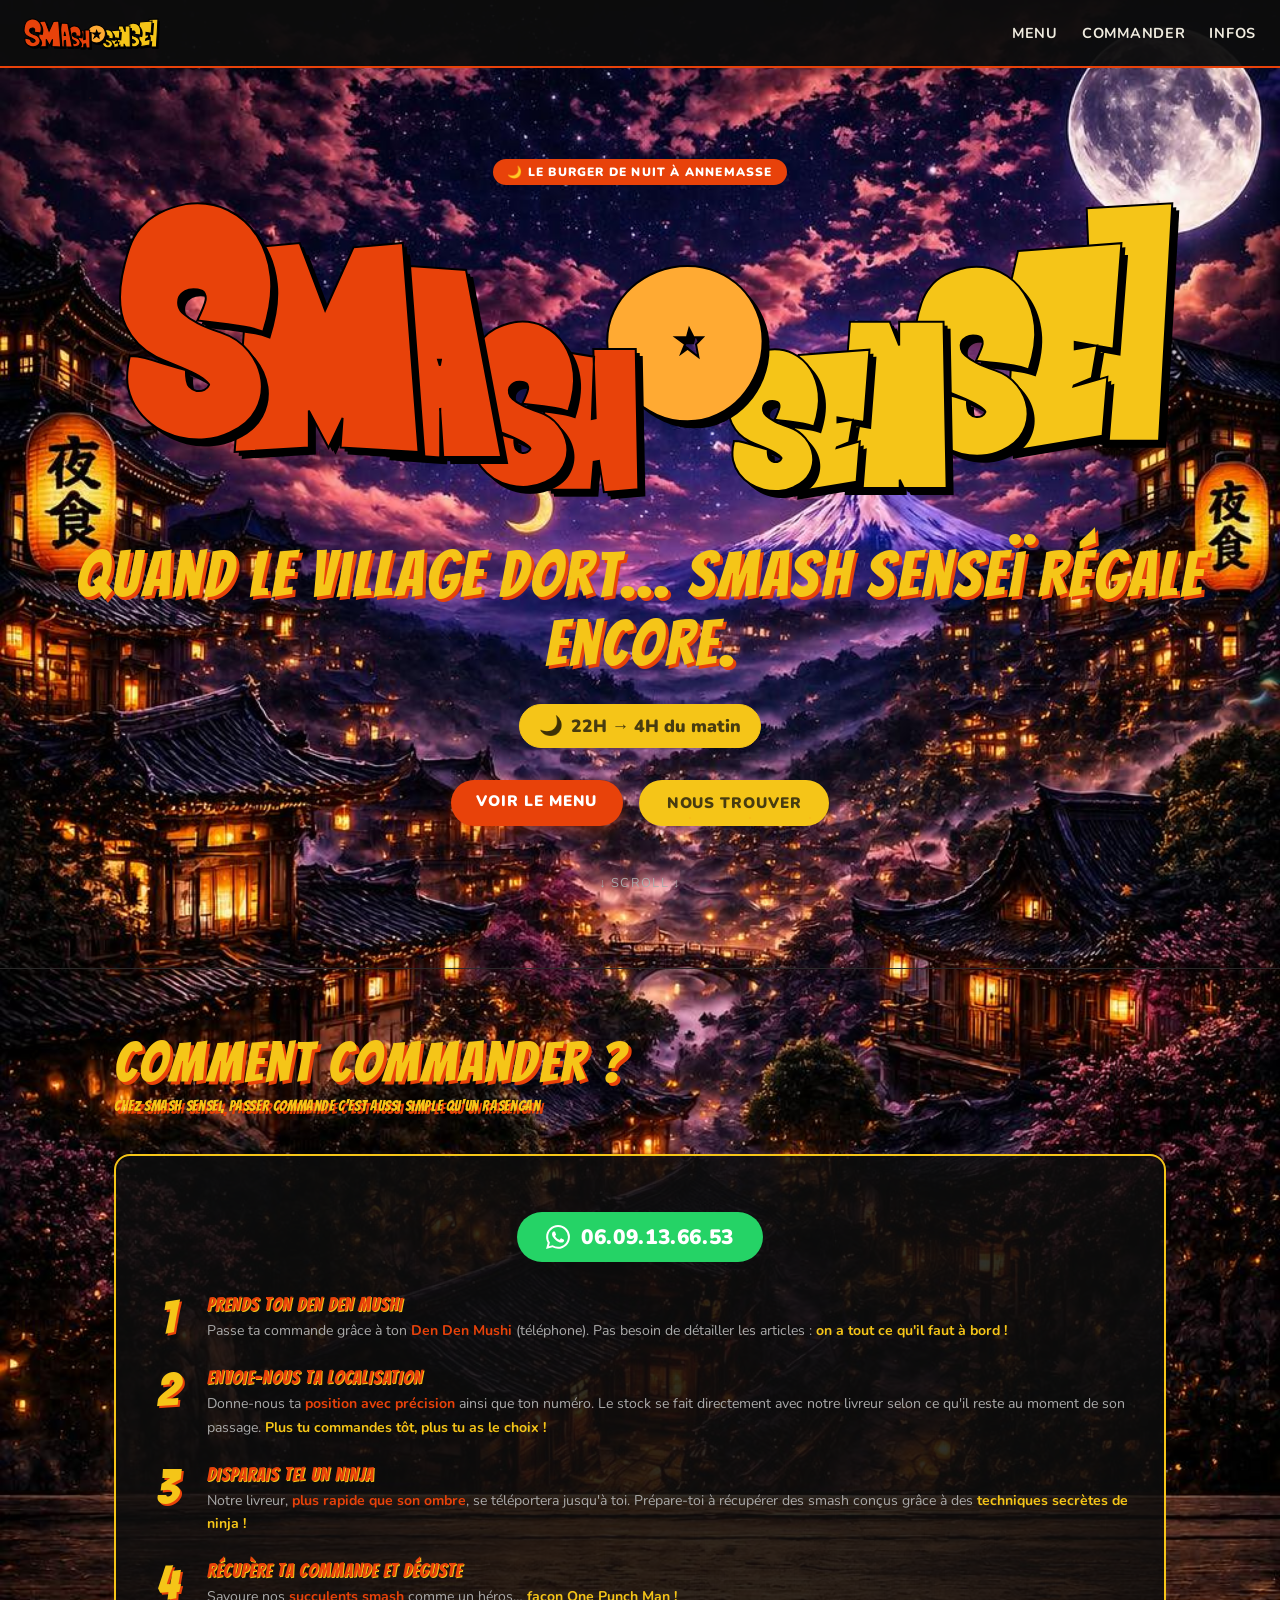
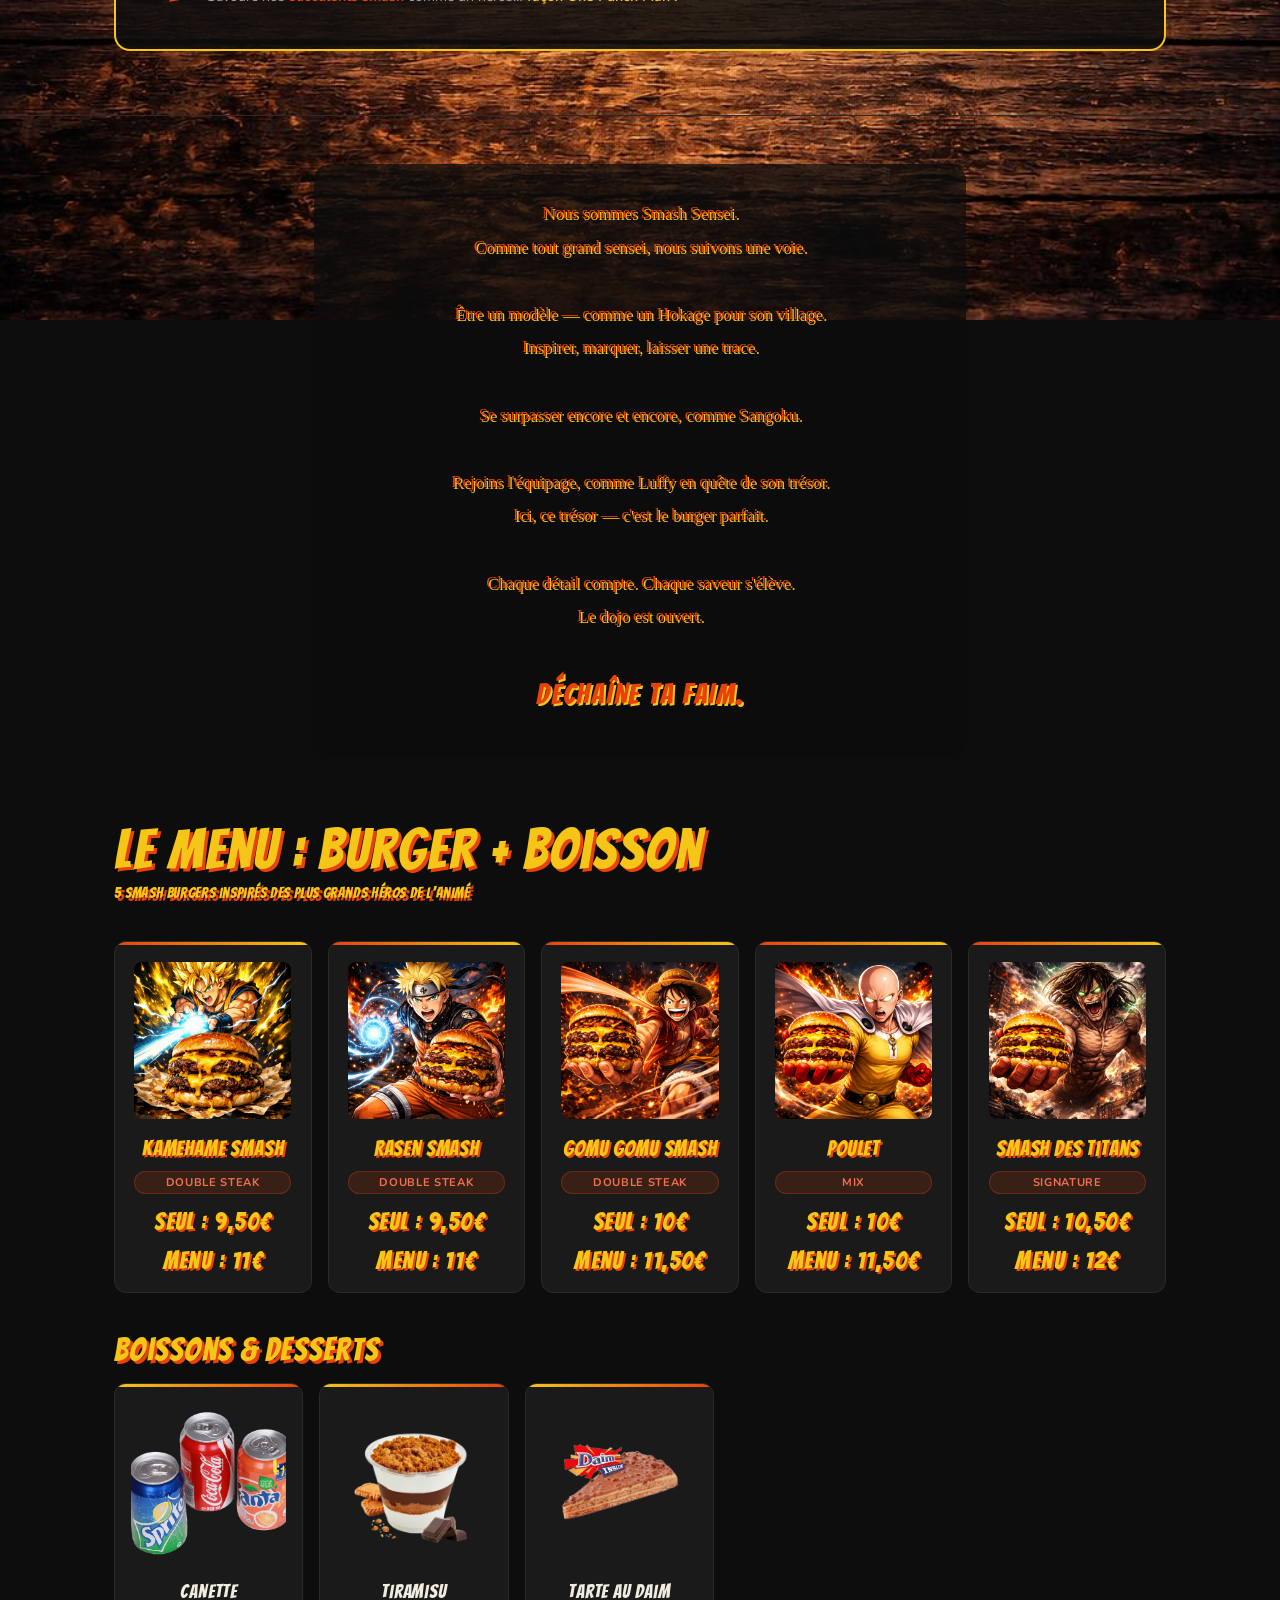
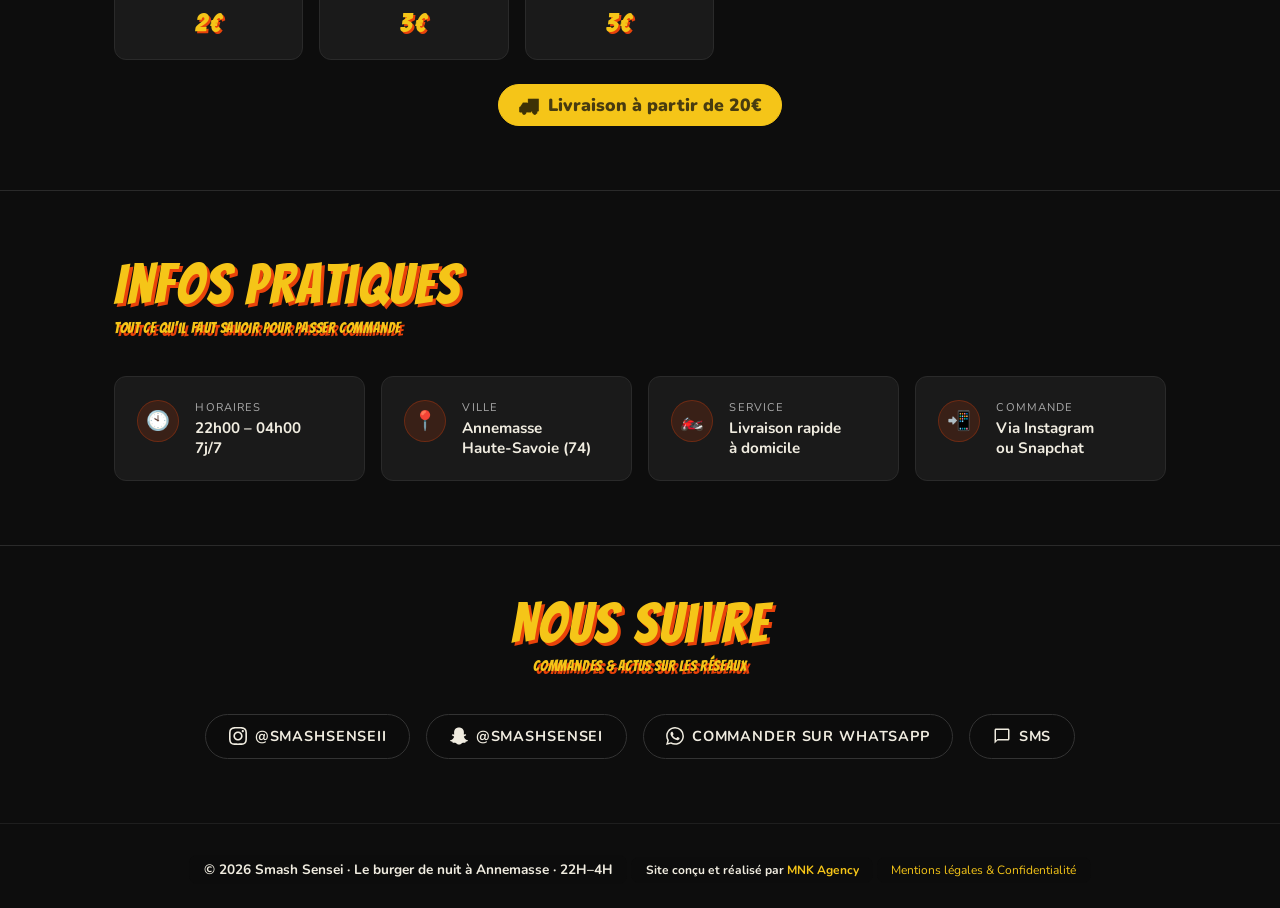
==== commit 3bfd5f2f: "17/05/2026" ====
--- a/index.html
+++ b/index.html
@@ -138,7 +138,7 @@
 
   <!-- MENU -->
   <section id="menu">
-    <div class="section-title">Le Menu</div>
+    <div class="section-title">Le Menu : Burger + boisson</div>
     <p class="section-subtitle">5 smash burgers inspirés des plus grands héros de l'animé</p>
 
     <div class="menu-grid">
@@ -186,17 +186,17 @@
     <div class="extras-label">Boissons &amp; Desserts</div>
     <div class="extras-grid">
       <div class="extra-card">
-        <div class="extra-icon">🥤</div>
+        <img src="assets/smash_canette.png" alt="Canette">
         <div class="extra-name">Canette</div>
         <div class="extra-price">2€</div>
       </div>
       <div class="extra-card">
-        <div class="extra-icon">🍮</div>
+        <img src="assets/smash_tiramisu.png" alt="Tiramisu">
         <div class="extra-name">Tiramisu</div>
         <div class="extra-price">3€</div>
       </div>
       <div class="extra-card">
-        <div class="extra-icon">🍰</div>
+        <img src="assets/smash_tarte_daim.png" alt="Tarte au Daim">
         <div class="extra-name">Tarte au Daim</div>
         <div class="extra-price">3€</div>
       </div>
--- a/style.css
+++ b/style.css
@@ -383,8 +383,8 @@
   font-family: 'Bangers', cursive;
   font-size: clamp(1.4rem, 4vw, 2rem);
   letter-spacing: .04em;
-  color: var(--fire);
-  text-shadow: 2px 2px 0 var(--gold);
+  color: var(--gold);
+  text-shadow: 3px 3px 0 var(--fire);
   margin-top: 2.5rem;
   margin-bottom: 1rem;
 }
@@ -424,9 +424,12 @@
   background: linear-gradient(90deg, var(--gold), var(--fire));
 }
 
-.extra-icon {
-  font-size: 2rem;
-  margin-bottom: .5rem;
+.extra-card img {
+  width: 100%;
+  aspect-ratio: 1;
+  object-fit: cover;
+  border-radius: 8px;
+  margin-bottom: .8rem;
 }
 
 .extra-name {
